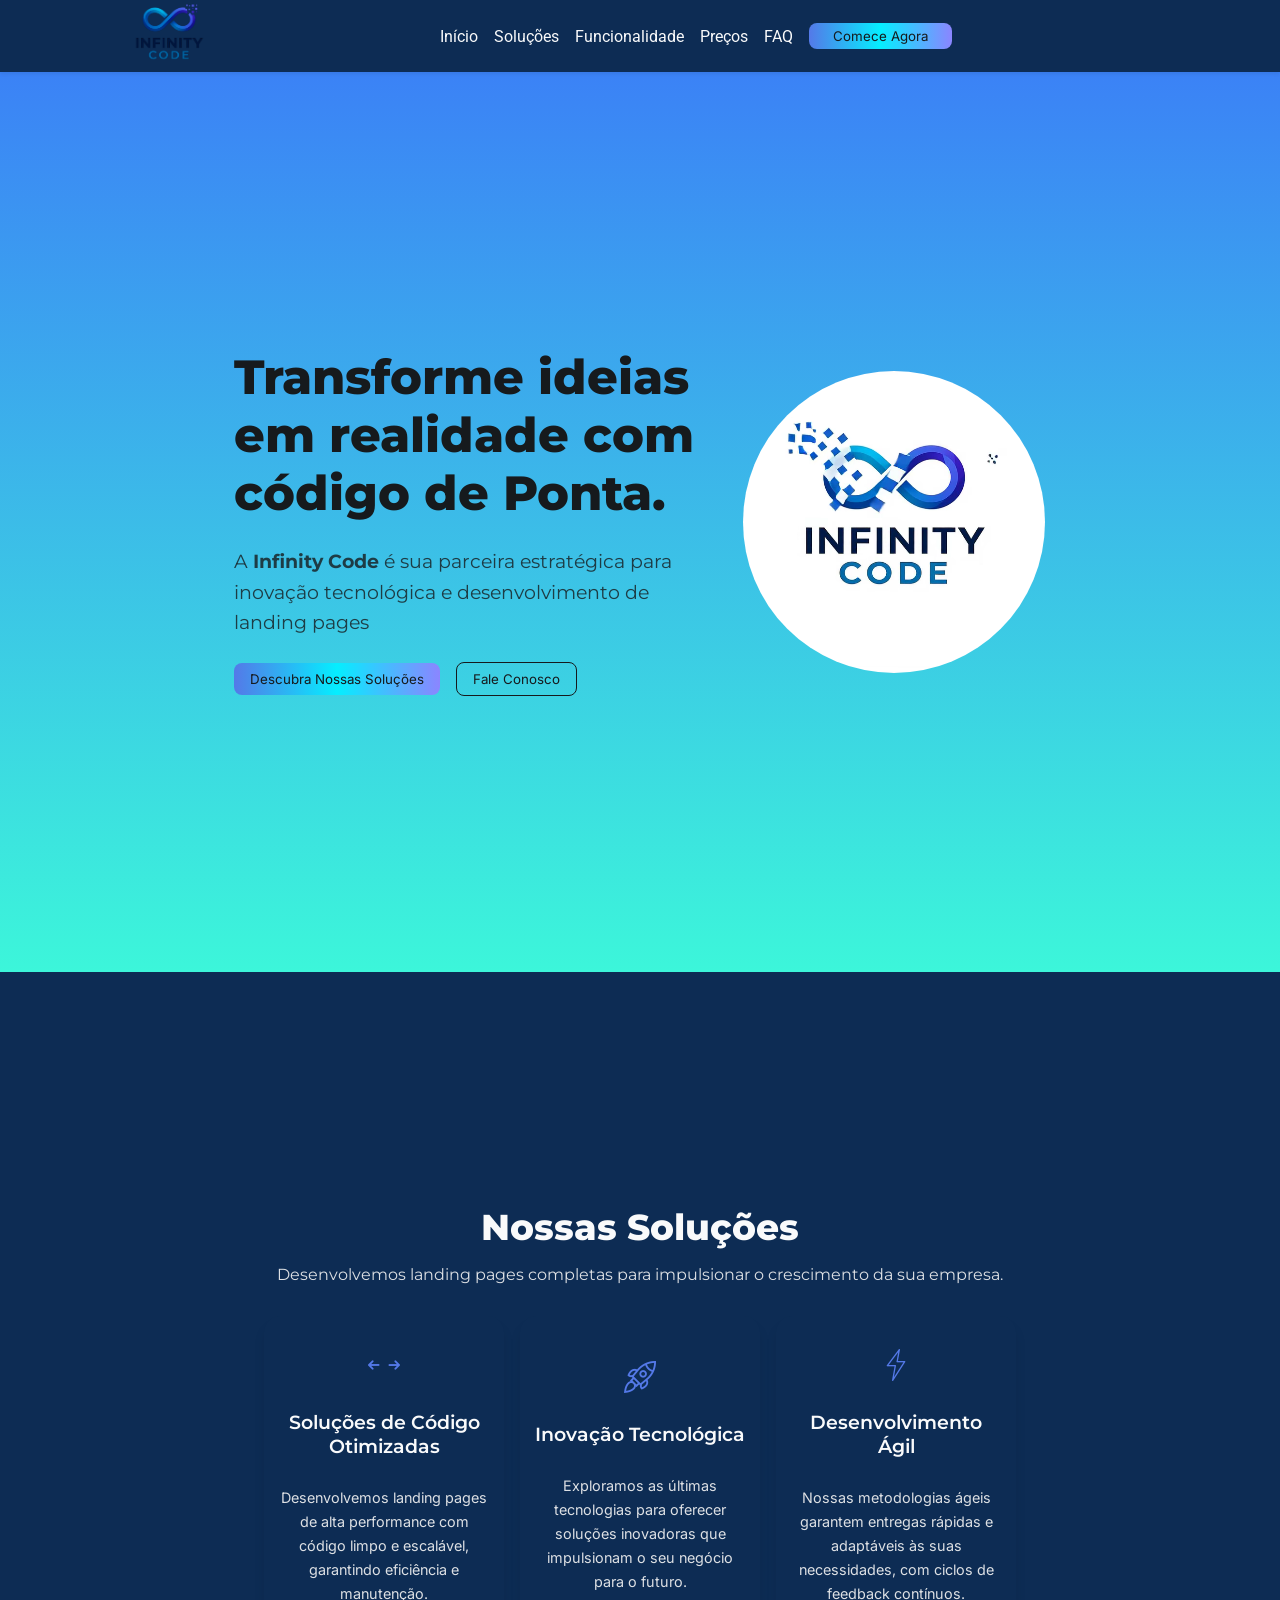
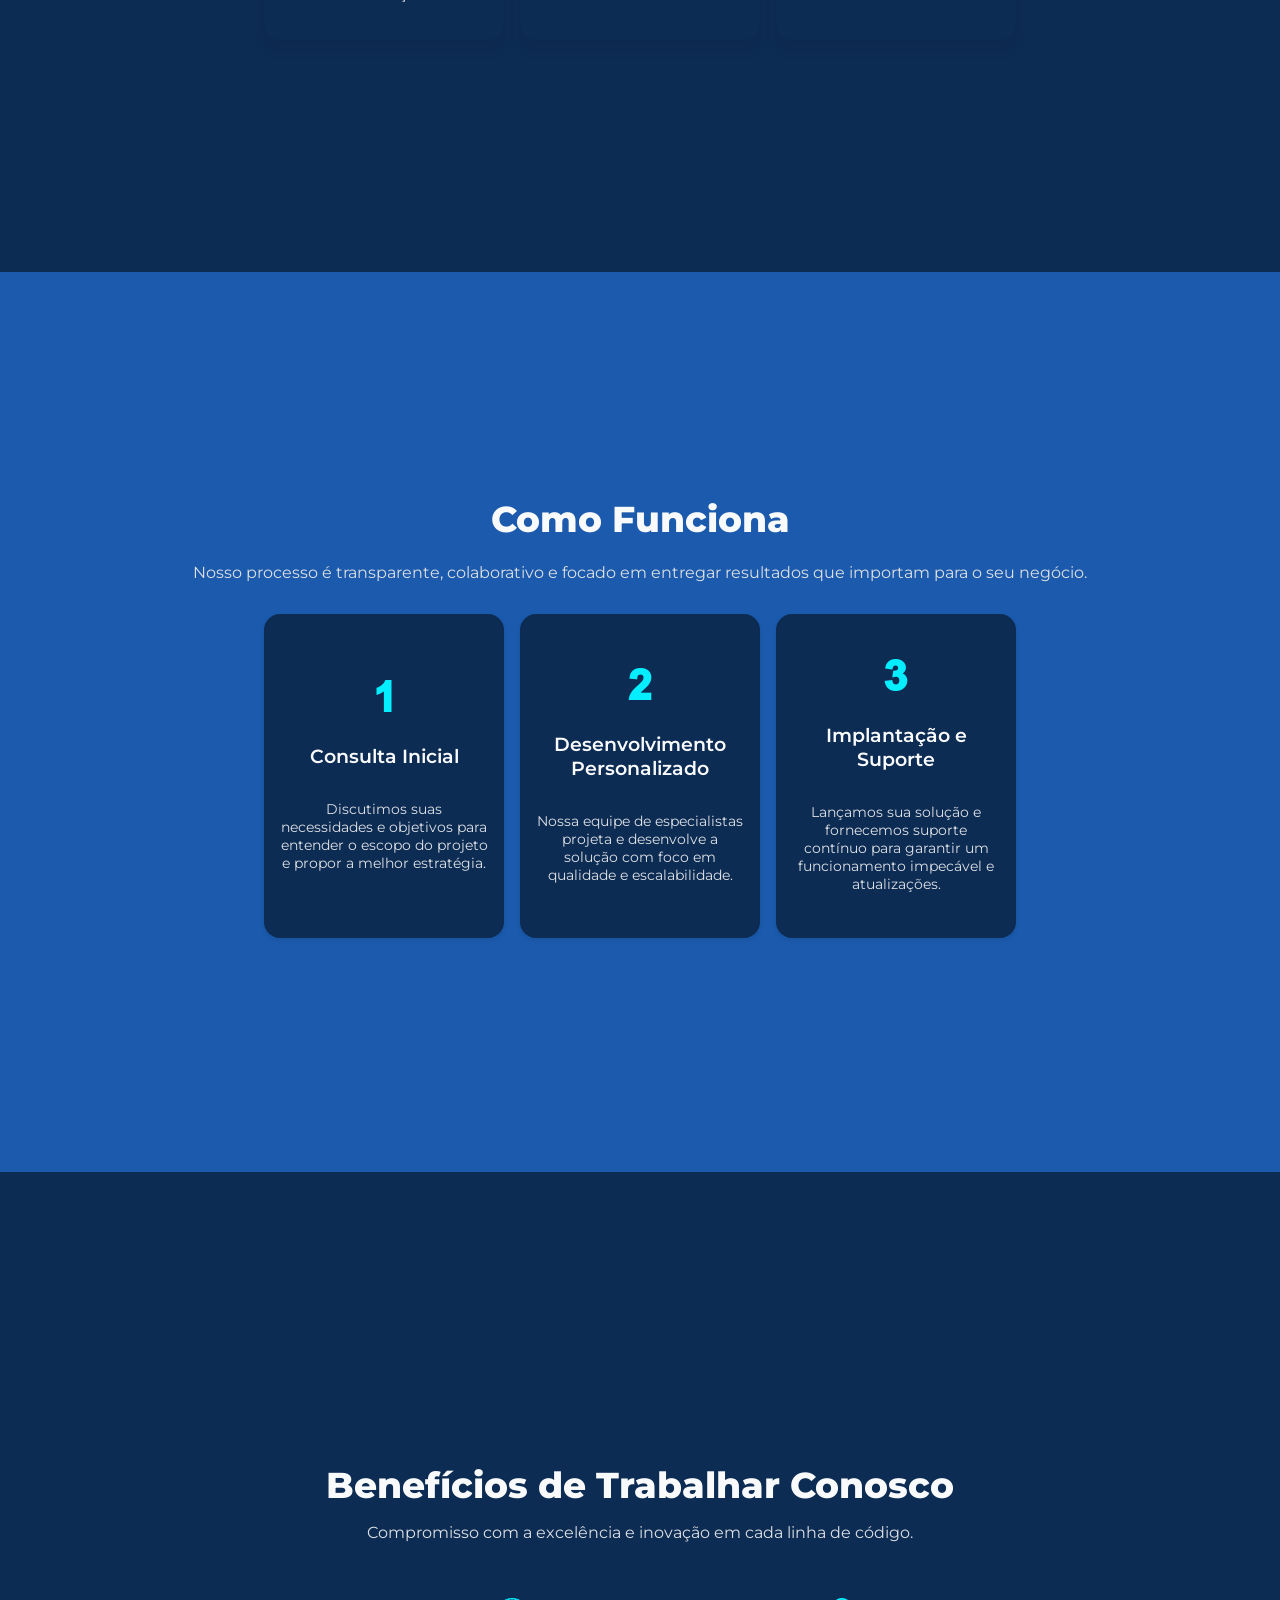
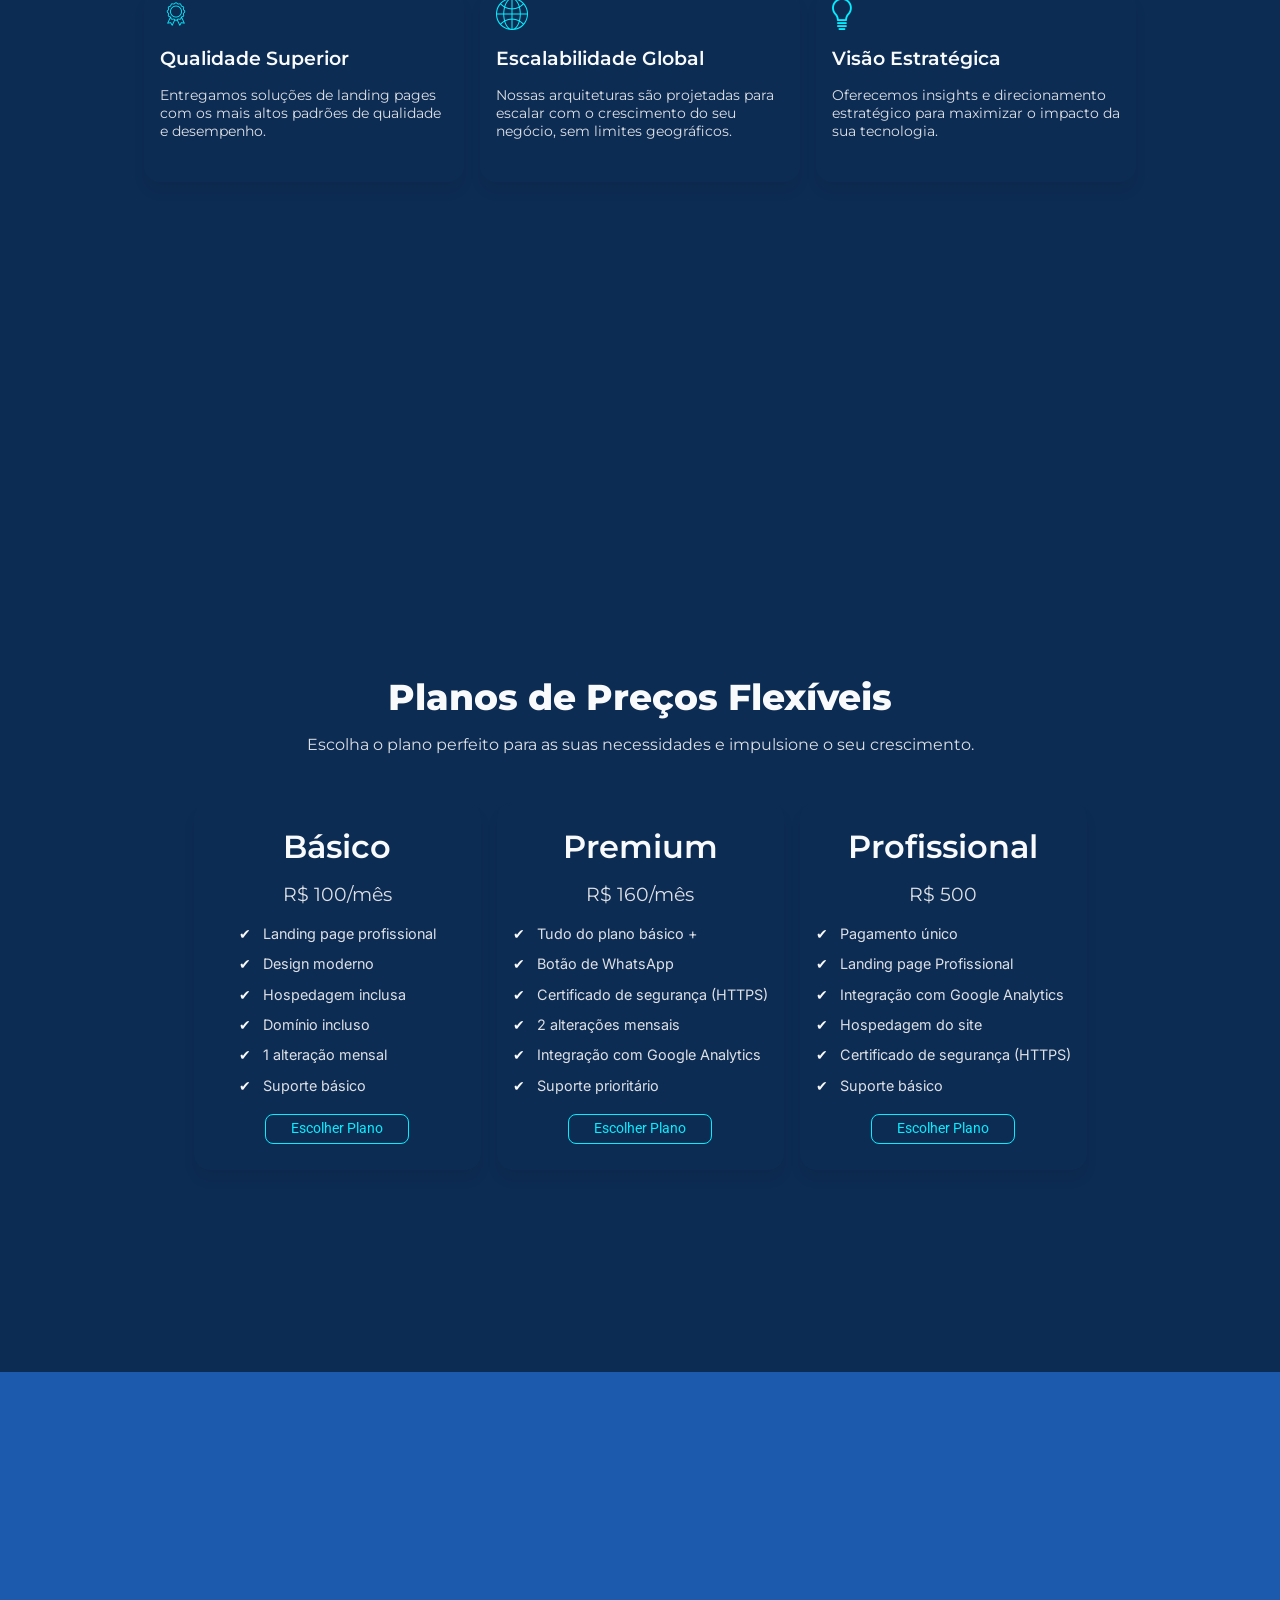
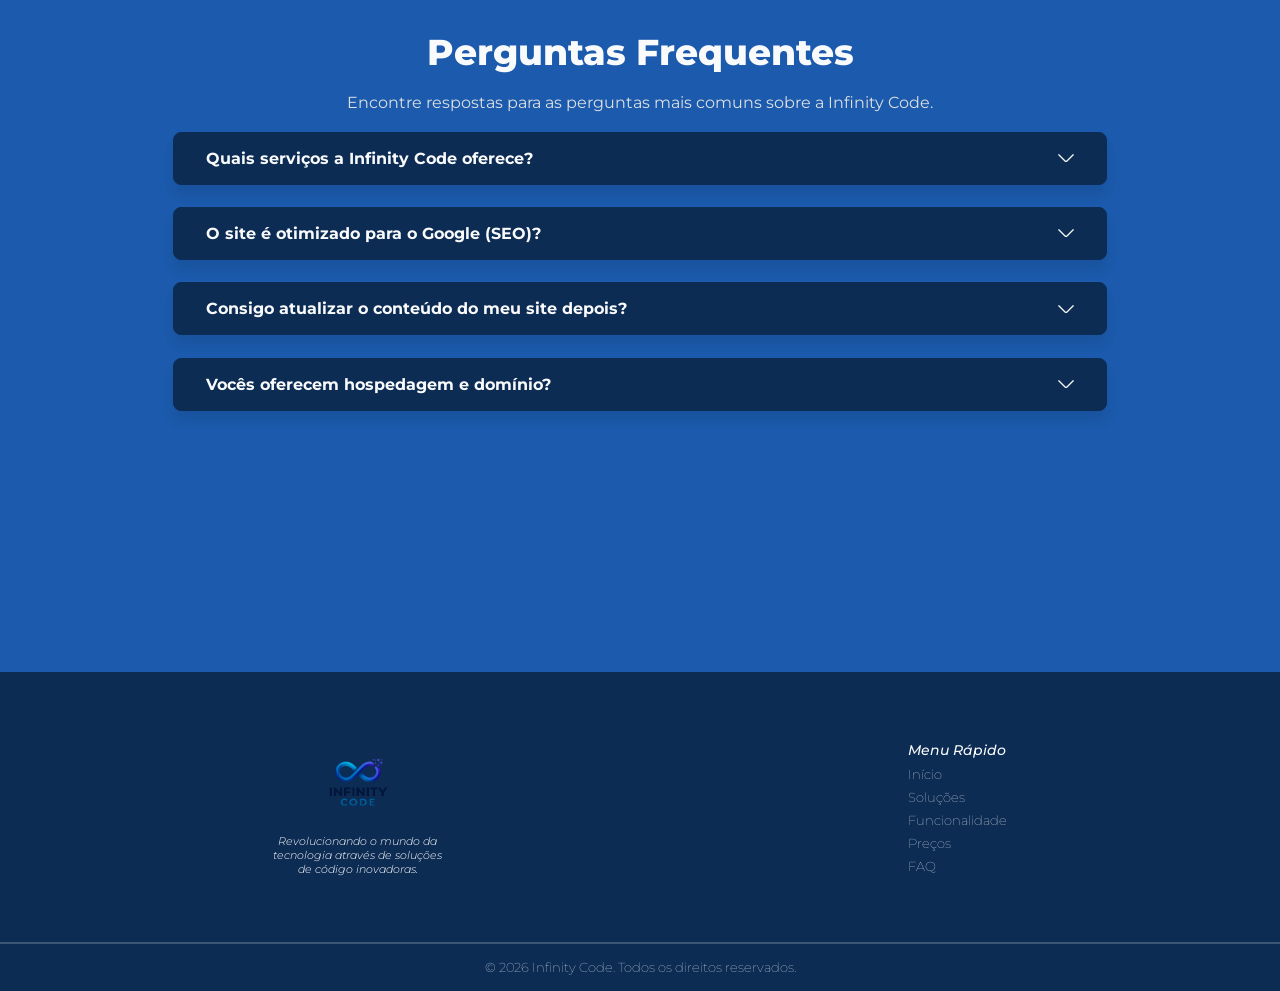
==== index.html @ 614ef0de "correção google tag" ====
<!doctype html>
<html lang="pt-br">
  <head>
    <!-- fav Ivon -->
    <link rel="apple-touch-icon" sizes="180x180" href="assets/img/apple-touch-icon.png">
    <link rel="icon" type="image/png" sizes="32x32" href="assets/img/favicon-32x32.png">
    <link rel="icon" type="image/png" sizes="16x16" href="assets/img/favicon-16x16.png">
    <link rel="manifest" href="/site.webmanifest">
    <meta charset="UTF-8" />
    <meta name="viewport" content="width=device-width, initial-scale=1.0" />
    <title>Infinity Code</title>
    <!-- Google tag (gtag.js) -->
    <script async src="https://www.googletagmanager.com/gtag/js?id=G-9893024MK8"></script>
    <script>
    window.dataLayer = window.dataLayer || [];
    function gtag(){dataLayer.push(arguments);}
    gtag('js', new Date());

    gtag('config', 'G-9893024MK8');
</script>
    <link rel="stylesheet" href="assets/css/style.css" />
    <!-- Fonts Google -->
    <link rel="preconnect" href="https://fonts.googleapis.com" />
    <link rel="preconnect" href="https://fonts.gstatic.com" crossorigin />
    <link
      href="https://fonts.googleapis.com/css2?family=Inter:ital,opsz,wght@0,14..32,100..900;1,14..32,100..900&family=Montserrat:ital,wght@0,100..900;1,100..900&family=Roboto:ital,wght@0,100..900;1,100..900&display=swap"
      rel="stylesheet"
    />
  </head>
  <body>
    <!-- Header -->
    <header id="header" class="header">
      <img
        class="img_Logo cima"
        src="assets/img/Logo-Infinity-code.webp"
        alt="Logo da Infinity Code / Agência de landing page / site"
        loading="eager"
      />
      <nav id="nav" class="nav cima">
        <a href="#main">Início</a>
        <a href="#section_Solucoes">Soluções</a>
        <a href="#section_Funciona">Funcionalidade</a>
        <a href="#section_Precos">Preços</a>
        <a href="#section_Faq">FAQ</a>
        <a href="">
          <button class="bt_Nav">Comece Agora</button>
        </a>
      </nav>

      <figure>
        <img
          id="menu_Aberto"
          class="menu_Aberto"
          src="assets/img/menu-aberto.png"
          alt=""
        />
      </figure>
      <header id="header_Mobile" class="header_Mobile">
      <nav id="nav_Mobile" class="nav_Mobile">
        <a class="a"  href="#main">Início</a>
        <a class="a"  href="#section_Solucoes">Soluções</a>
        <a class="a"  href="#section_Funciona">Funcionalidade</a>
        <a class="a"  href="#section_Precos">Preços</a>
        <a class="a"  href="#section_Faq">FAQ</a>
          <button class="bt_Nav_mobile">Comece Agora</button>
        </a>
      </nav>
    </header>
    </header>

    <!-- main -->
    <main id="main" class="main">
      <section id="section_Main" class="section_Main">
        <div class="div_One_Section">
          <h1 class="h1_Transforme esquerda">
            Transforme ideias <br />
            em realidade com <br />código de Ponta.
          </h1>
          <h2 class="h2_Infinity esquerda">
            A <strong>Infinity Code</strong> é sua parceira estratégica para
            <br />
            inovação tecnológica e desenvolvimento de <br />landing pages
          </h2>

          <!-- div dentro -->

          <div class="button_div_one baixo">
            <a href="">
              <button class="bt-one">Descubra Nossas Soluções</button>
            </a>
            <a href="">
              <button class="bt-two">Fale Conosco</button>
            </a>
          </div>
        </div>
        <!-- div -->
        <div class="div_Two_Section">
          <video
            id="video"
            autoplay
            muted
            loop
            playsinline
            preload="auto"
            class="video zoom"
            width="1280"
            height="720"
          >
            <source src="assets/img/Logo-em-movimento.webm" type="video/webm" />
            <source src="assets/img/logo-em-movimento.mp4" type="video/mp4" />
          </video>
        </div>
      </section>
    </main>

    <section id="section_Solucoes" class="section_Solucoes">
      <div id="container_Solu" class="container_Solu">
        <div class="solucoes direita">
          <h2 class="h2_Solucoes">Nossas Soluções</h2>
          <h3 class="h3_Solucoes">
            Desenvolvemos landing pages completas para impulsionar o crescimento
            da sua empresa.
          </h3>
        </div>
        <!-- div -->
        <div class="grid">
          <div class="seta esquerda">
            <img
              class="img_Setas"
              src="assets/img/setas-esquerda-e-direita.webp"
              alt="setas do lado esquerdo e direto, Agência de landing page / sites / infinity code"
              loading="lazy"
            />
            <h2 class="h2_Seta">Soluções de Código Otimizadas</h2>
            <h3 class="h3_Seta">
              Desenvolvemos landing pages de alta performance com código limpo e
              escalável, garantindo eficiência e manutenção.
            </h3>
          </div>
          <!-- div -->
          <div class="seta baixo">
            <img
              class="img_Setas"
              src="assets/img/foguete.webp"
              alt="setas do lado esquerdo e direto, Agência de landing page / sites / infinity code"
              loading="lazy"
            />
            <h2 class="h2_Seta">Inovação Tecnológica</h2>
            <h3 class="h3_Seta">
              Exploramos as últimas tecnologias para oferecer soluções
              inovadoras que impulsionam o seu negócio para o futuro.
            </h3>
          </div>
          <!-- div -->
          <div class="ultimo seta direita">
            <img
              class="img_Setas"
              src="assets/img/raio.webp"
              alt="setas do lado esquerdo e direto, Agência de landing page / sites / infinity code"
              loading="lazy"
            />
            <h2 class="h2_Seta">Desenvolvimento Ágil</h2>
            <h3 class="h3_Seta">
              Nossas metodologias ágeis garantem entregas rápidas e adaptáveis
              às suas necessidades, com ciclos de feedback contínuos.
            </h3>
          </div>
          <!-- div -->
        </div>
      </div>
    </section>

    <!-- section como funciona -->

    <section id="section_Funciona" class="section_Funciona">
      <div class="div_funciona">
        <div class="texto_funciona direita">
          <h2 class="h2_Funciona">Como Funciona</h2>
          <h3 class="h3_Nosso">
            Nosso processo é transparente, colaborativo e focado em entregar
            resultados que importam para o seu negócio.
          </h3>
        </div>
        <!-- grid -->
        <div class="grid_Funciona">
          <div class="consulta direita">
            <img
              class="img_Um"
              src="assets/img/um.webp"
              alt="Imagem do número um / Infinity Code / Landing Pages"
              loading="lazy"
            />
            <h2 class="h2_Consulta">Consulta Inicial</h2>
            <h3 class="h3_Consulta">
              Discutimos suas necessidades e objetivos para entender o escopo do
              projeto e propor a melhor estratégia.
            </h3>
          </div>
          <!-- div -->
          <div class="consulta baixo">
            <img
              class="img_Um"
              src="assets/img/dois.webp"
              alt="Imagem do número dois / Infinity Code / Landing Pages"
              loading="lazy"
            />
            <h2 class="h2_Consulta">Desenvolvimento Personalizado</h2>
            <h3 class="h3_Consulta">
              Nossa equipe de especialistas projeta e desenvolve a solução com
              foco em qualidade e escalabilidade.
            </h3>
          </div>
          <!-- div -->
          <div class="consulta esquerda ultimo">
            <img
              class="img_Um"
              src="assets/img/tres.webp"
              alt="Imagem do número três / Infinity Code / Landing Pages"
              loading="lazy"
            />
            <h2 class="h2_Consulta">Implantação e Suporte</h2>
            <h3 class="h3_Consulta">
              Lançamos sua solução e fornecemos suporte contínuo para garantir
              um funcionamento impecável e atualizações.
            </h3>
          </div>
          <!-- div -->
        </div>
      </div>
    </section>

    <section id="section_Beneficios" class="section_Beneficios">
      <div class="container_Beneficios">
        <div class="texto_Beneficios cima">
          <h2 class="h2_Beneficios">Benefícios de Trabalhar Conosco</h2>
          <h3 class="h3_Beneficios">
            Compromisso com a excelência e inovação em cada linha de código.
          </h3>
        </div>
        <!-- div -->
        <div class="grid_Beneficios">
          <div class="beneficios esquerda">
            <img
              class="img_Grid"
              src="assets/img/premio.webp"
              alt="Imagem de um prémio Infinity Code / Landing Pages"
              loading="lazy"
            />
            <h2 class="h2_Grid">Qualidade Superior</h2>
            <h3 class="h3_Grid">
              Entregamos soluções de landing pages com os mais altos padrões de
              qualidade e desempenho.
            </h3>
          </div>
          <!-- div -->
          <div class="beneficios baixo">
            <img
              class="img_Grid"
              src="assets/img/globo.webp"
              alt="Imagem de um Globo / Infinity Code / Landing Pages"
              loading="lazy"
            />
            <h2 class="h2_Grid">Escalabilidade Global</h2>
            <h3 class="h3_Grid">
              Nossas arquiteturas são projetadas para escalar com o crescimento
              do seu negócio, sem limites geográficos.
            </h3>
          </div>
          <!-- div -->
          <div class="beneficios direita ultimo">
            <img
              class="img_Grid"
              src="assets/img/ideia-criativa.webp"
              alt="Imagem de uma ideia criativa / Infinity Code / Landing Pages"
              loading="lazy"
            />
            <h2 class="h2_Grid">Visão Estratégica</h2>
            <h3 class="h3_Grid">
              Oferecemos insights e direcionamento estratégico para maximizar o
              impacto da sua tecnologia.
            </h3>
          </div>
          <!-- div -->
        </div>
      </div>
    </section>
    <!-- section preços -->

    <section id="section_Precos" class="section_Precos">
      <div class="container_Precos">
        <div class="texto_Precos sumiu">
          <h2 class="h2_Planos">Planos de Preços Flexíveis</h2>
          <h3 class="h3_Escolha">
            Escolha o plano perfeito para as suas necessidades e impulsione o
            seu crescimento.
          </h3>
        </div>
        <!-- div -->
        <div class="grid_Precos">
          <div class="Precos esquerda">
            <h2 class="h2_Precos">Básico</h2>
            <h3 class="h3_Precos">R$ 100/mês</h3>
            <ul class="lista">
              <li>Landing page profissional</li>
              <li>Design moderno</li>
              <li>Hospedagem inclusa</li>
              <li>Domínio incluso</li>
              <li>1 alteração mensal</li>
              <li>Suporte básico</li>
            </ul>
            <a href="">
              <button class="bt_Precos">Escolher Plano</button>
            </a>
          </div>
          <!-- div -->
          <div class="Precos baixo">
            <h2 class="h2_Precos">Premium</h2>
            <h3 class="h3_Precos">R$ 160/mês</h3>
            <ul class="lista">
              <li>Tudo do plano básico +</li>
              <li>Botão de WhatsApp</li>
              <li>Certificado de segurança (HTTPS)</li>
              <li>2 alterações mensais</li>
              <li>Integração com Google Analytics</li>
              <li>Suporte prioritário</li>
            </ul>
            <a href="">
              <button class="bt_Precos">Escolher Plano</button>
            </a>
          </div>
          <!-- div -->
          <div class="Precos direita ultimo">
            <h2 class="h2_Precos">Profissional</h2>
            <h3 class="h3_Precos">R$ 500</h3>
            <ul class="lista">
              <li>Pagamento único</li>
              <li>Landing page Profissional</li>
              <li>Integração com Google Analytics</li>
              <li>Hospedagem do site</li>
              <li>Certificado de segurança (HTTPS)</li>
              <li>Suporte básico</li>
            </ul>
            <a href="">
              <button class="bt_Precos">Escolher Plano</button>
            </a>
          </div>
          <!-- div -->
        </div>
      </div>
    </section>

    <!-- Section FAQ -->
    <section id="section_Faq" class="section_Faq">
      <div class="div_Section">
        <h2 class="h2_Perguntas esquerda">Perguntas Frequentes</h2>
        <h3 class="h3_Encontre direita">
          Encontre respostas para as perguntas mais comuns sobre a Infinity
          Code.
        </h3>
        <!-- div -->
        <div class="faq_Item esquerda">
          <div class="button_FAQ">
            <button class="faq_Question">
              <span class="faq_Text"
                >Quais serviços a Infinity Code oferece?</span
              >
              <img
                class="img_Seta"
                src="assets/img/angulo-para-baixo.webp"
                alt="Imagem de uma seta para baixo / Infinity Code / Landing Pages"
                loading="lazy"
              />
            </button>
          </div>
          <div class="faq_Answer">
            <p>
              Desenvolvemos blogs, landing pages e sites institucionais, focados
              em design profissional, performance e conversão.
            </p>
          </div>
        </div>
        <!-- div -->
        <div class="faq_Item direita">
          <div class="button_FAQ">
            <button class="faq_Question">
              <span class="faq_Text"
                >O site é otimizado para o Google (SEO)?</span
              >
              <img
                class="img_Seta"
                src="assets/img/angulo-para-baixo.webp"
                alt="Imagem de uma seta para baixo / Infinity Code / Landing Pages"
                loading="lazy"
              />
            </button>
          </div>
          <div class="faq_Answer">
            <p>
              Sim. Nossos projetos seguem boas práticas de SEO, ajudando seu
              site a ter melhor visibilidade nos mecanismos de busca.
            </p>
          </div>
        </div>
        <!-- div -->
        <div class="faq_Item esquerda">
          <div class="button_FAQ">
            <button class="faq_Question">
              <span class="faq_Text"
                >Consigo atualizar o conteúdo do meu site depois?</span
              >
              <img
                class="img_Seta"
                src="assets/img/angulo-para-baixo.webp"
                alt="Imagem de uma seta para baixo / Infinity Code / Landing Pages"
                loading="lazy"
              />
            </button>
          </div>
          <div class="faq_Answer">
            <p>
              Sim. Oferecemos soluções que permitem edições simples ou suporte
              contínuo, conforme o plano contratado.
            </p>
          </div>
        </div>
        <!-- div -->
        <div class="faq_Item direita">
          <div class="button_FAQ">
            <button class="faq_Question">
              <span class="faq_Text">Vocês oferecem hospedagem e domínio?</span>
              <img
                id="img_Seta"
                class="img_Seta"
                src="assets/img/angulo-para-baixo.webp"
                alt="Imagem de uma seta para baixo / Infinity Code / Landing Pages"
                loading="lazy"
              />
            </button>
          </div>
          <div class="faq_Answer">
            <p>
              Podemos orientar, configurar ou gerenciar hospedagem e domínio
              para você.
            </p>
          </div>
        </div>
        <!-- div -->
      </div>
    </section>

    <!-- footer -->
    <footer id="footer" class="footer">
      <div class="container_footer">
        <div class="footer_Img sumiu">
          <img
            class="img_Footer"
            src="assets/img/Logo-Infinity-code.webp"
            alt="Imagem da logo da Infinity Code / Agência de Landing Pages"
            loading="lazy"
          />
          <span class="span_Img">
            Revolucionando o mundo da <br />tecnologia através de soluções
            <br />
            de código inovadoras.
          </span>
        </div>
        <!-- div -->
        <div class="MenuRapido">
          <span class="span_MenuRa">Menu Rápido</span>
          <a href="#main" class="esquerda">Início</a>
          <a href="#section_Solucoes" class="direita">Soluções</a>
          <a href="#section_Funciona" class="esquerda">Funcionalidade</a>
          <a href="#section_Precos" class="direita">Preços</a>
          <a href="#section_Faq" class="esquerda">FAQ</a>
        </div>
      </div>
      <hr class="footer_Linha" />
      <p class="footer_P sumiu">
        © 2026 Infinity Code. Todos os direitos reservados.
      </p>
    </footer>
    <script type="module" src="assets/javascript/arquivo.js"></script>
  </body>
</html>
---- assets/css/style.css ----
* {
  margin: 0;
  padding: 0;
  box-sizing: border-box;
}

html,
body {
  scroll-behavior: smooth;
  overflow-x: hidden;
}

/* Estilizando a parte do header */

.header {
  display: flex;
  flex-direction: row;
  justify-content: space-around;
  align-items: center;
  text-align: center;
  position: absolute;
  top: 0;
  left: 0;
  width: 100%;
  height: 4.5rem;
  background: #0d2c54ff;
  box-shadow: 0 2px 4px #00000014;
  padding: 0 0.3rem;
  z-index: 999;
}

.header.scrolled {
  position: fixed;
  background: #0d2c54ff;
  box-shadow: 0 2px 4px #00000014;
}

.img_Logo {
  width: auto;
  height: 7rem;
}

.nav {
  display: flex;
  flex-direction: row;
  gap: 1rem;
  justify-content: center;
  align-items: center;
}

.nav a {
  text-decoration: none;
  color: #f9fafbff;
  font-family: "Roboto", sans-serif;
  font-size: 1rem;
  font-weight: 400;
  transition:
    color 0.6s ease,
    transform 0.6s ease;
}

.bt_Nav {
  width: 100%;
  padding: 0.3rem 1.5rem;
  border-radius: 0.5rem;
  color: #161a1dff;
  font-family: "Inter", sans-serif;
  background: linear-gradient(
    90deg,
    #5479e8ff 0%,
    #05eeffff 50%,
    #8b85ffff 100%
  );
  border: 0 solid #000000ff;
  cursor: pointer;
}

/* header Mobile */

.menu_Aberto {
  display: none;
  width: 2rem;
  height: auto;
  cursor: pointer;
}

.header_Mobile {
  display: flex;
  flex-direction: column;
  justify-content: center;
  align-items: flex-start;
  text-align: center;
  position: absolute;
  top: 0;
  left: 0;
  width: 100%;
  height: 100vh;
  backdrop-filter: blur(10px);
  -webkit-backdrop-filter: blur(10px);
  z-index: 999;
  margin-top: 4.5rem;
  transform: translateX(-100%);
  transition: transform 0.8s ease;
}

.header_Mobile_Entrou {
  transform: translateX(0);
}

.nav_Mobile {
  display: flex;
  flex-direction: column;
  gap: 2rem;
  text-align: left;
  padding: 0 0.5rem;
  width: 100%;
}

.nav_Mobile a {
  text-decoration: none;
  color: #f9fafbff;
  font-family: "Roboto", sans-serif;
  font-size: 1.5rem;
  font-weight: 400;
  font-style: italic;
}

.bt_Nav_mobile {
  width: 100%;
  padding: 0.4rem 1.5rem;
  border-radius: 0.5rem;
  color: #161a1dff;
  font-family: "Inter", sans-serif;
  font-size: 0.8rem;
  background: linear-gradient(
    90deg,
    #5479e8ff 0%,
    #05eeffff 50%,
    #8b85ffff 100%
  );
  border: 0 solid #000000ff;
  cursor: pointer;
  margin-top: 1rem;
}

.header_Mobile.scrolled {
  position: fixed;
  backdrop-filter: blur(10px);
  -webkit-backdrop-filter: blur(10px);
}

/* Estilizando a parte main  */

.main {
  background: linear-gradient(180deg, #3b82f6ff 0%, #3cf6daff 100%);
  overflow: hidden;
  margin-top: 4.5rem;
}

.section_Main {
  display: flex;
  flex-direction: row;
  justify-content: center;
  align-items: center;
  max-width: 1200px;
  min-height: 100vh;
  margin: 0 auto;
  gap: 3rem;
  padding: 1rem;
  flex-wrap: wrap;
  overflow: hidden;
}

.div_One_Section {
  display: flex;
  flex-direction: column;
  justify-content: center;
  align-items: flex-start;
  text-align: left;
  gap: 1.5rem;
}

.h1_Transforme {
  font-family: "Montserrat", sans-serif;
  font-weight: 800;
  color: #161a1dff;
  font-size: 3rem;
}

.h2_Infinity {
  font-family: "Montserrat", sans-serif;
  font-weight: 400;
  color: #161a1dcc;
  font-size: 1.2rem;
  line-height: 1.9rem;
}

.button_div_one {
  display: flex;
  flex-direction: row;
  justify-content: center;
  align-items: center;
}

.bt-one {
  max-width: 100%;
  padding: 0.5rem 1rem;
  border-radius: 0.5rem;
  color: #161a1dff;
  font-family: "Inter", sans-serif;
  background: linear-gradient(
    90deg,
    #5479e8ff 0%,
    #05eeffff 50%,
    #8b85ffff 100%
  );
  border: 0 solid #000000ff;
  cursor: pointer;
  transition: transform 0.5s ease;
}

.bt-two {
  max-width: 100%;
  padding: 0.5rem 1rem;
  border-radius: 0.5rem;
  font-family: "Inter", sans-serif;
  color: #161a1dff;
  background: transparent;
  border: 1px solid #161a1dff;
  transition: transform 0.5s ease;
  margin-left: 1rem;
}

.div_Two_Section {
  display: flex;
  justify-content: center;
  align-items: center;
}

.video {
  width: 100%;
  height: 19rem;
  border: 1px solid transparent;
  border-radius: 100%;
}

/* Estilizando a section soluções */

.section_Solucoes {
  background: #0d2c54ff;
}

.container_Solu {
  display: flex;
  flex-direction: column;
  justify-content: center;
  align-items: center;
  margin: 0 auto;
  max-width: 1200px;
  min-height: 100vh;
  gap: 2rem;
  padding: 5rem 1rem;
}

.solucoes {
  display: flex;
  flex-direction: column;
  align-items: center;
  text-align: center;
  gap: 1rem;
  padding: 0 1rem;
}

.h2_Solucoes {
  font-family: "Montserrat", sans-serif;
  font-weight: 800;
  font-size: 2.25rem;
  color: #f9fafbff;
}

.h3_Solucoes {
  font-family: "Montserrat", sans-serif;
  font-weight: 400;
  font-size: 1rem;
  color: #dde0e4ff;
}

.grid {
  display: grid;
  grid-template-columns: repeat(3, 1fr);
  gap: 1rem;
}

.seta {
  display: flex;
  flex-direction: column;
  align-items: center;
  justify-content: center;
  text-align: center;
  width: 100%;
  max-width: 15rem;
  min-height: 20.25rem;
  gap: 1.8rem;
  background: #0d2c54ff;
  border-radius: 1rem;
  box-shadow:
    0 10px 12px #00000014,
    0 0 0 #171a1f00;
  padding: 0 0.9rem;
}

.img_Setas {
  width: 2rem;
  height: auto;
}

.h2_Seta {
  font-family: "Montserrat", sans-serif;
  font-size: 1.2rem;
  font-weight: 600;
  line-height: 1.5rem;
  color: #f9fafbff;
}

.h3_Seta {
  font-family: "Inter", sans-serif;
  font-size: 0.9rem;
  font-weight: 400;
  line-height: 1.5rem;
  color: #dde0e4ff;
}

/* Estilizando a parte section funciona */

.section_Funciona {
  background: #1b5aacff;
}

.div_funciona {
  display: flex;
  flex-direction: column;
  justify-content: center;
  align-items: center;
  max-width: 1200px;
  min-height: 100vh;
  margin: 0 auto;
  padding: 5rem 1rem;
  gap: 2rem;
}

.texto_funciona {
  display: flex;
  flex-direction: column;
  justify-content: center;
  align-items: center;
  text-align: center;
  gap: 2rem;
}

.h2_Funciona {
  font-family: "Montserrat", sans-serif;
  font-size: 2.25rem;
  font-weight: 800;
  line-height: 1.5rem;
  color: #f9fafbff;
}

.h3_Nosso {
  font-family: "Montserrat", sans-serif;
  font-size: 1rem;
  font-weight: 400;
  color: #dde0e4ff;
}

/* Estilizando a grid */

.grid_Funciona {
  display: grid;
  grid-template-columns: repeat(3, 1fr);
  gap: 1rem;
}

.consulta {
  display: flex;
  flex-direction: column;
  align-items: center;
  justify-content: center;
  text-align: center;
  width: 100%;
  max-width: 15rem;
  min-height: 20.25rem;
  gap: 2rem;
  background: #0d2c54ff;
  box-shadow:
    0 2px 4px #00000014,
    0 0 0 #171a1f00;
  padding: 0 1rem;
  border-radius: 1rem;
}

.img_Um {
  width: 2rem;
  height: auto;
}

.h2_Consulta {
  font-family: "Montserrat", sans-serif;
  font-size: 1.2rem;
  font-weight: 600;
  color: #f9fafbff;
}

.h3_Consulta {
  font-family: "Montserrat", sans-serif;
  font-size: 0.9rem;
  font-weight: 400;
  color: #dde0e4ff;
}

/* Estilizando a parte section, onde fala sobre os benefícios */

.section_Beneficios {
  background: #0d2c54ff;
}

.container_Beneficios {
  display: flex;
  flex-direction: column;
  justify-content: center;
  align-items: center;
  text-align: center;
  margin: 0 auto;
  max-width: 1200px;
  min-height: 100vh;
  padding: 5rem 1rem;
  gap: 3rem;
}

.texto_Beneficios {
  display: flex;
  flex-direction: column;
  align-items: center;
  justify-content: center;
  text-align: center;
  gap: 1rem;
  padding: 0 1rem;
}

.h2_Beneficios {
  font-family: "Montserrat", sans-serif;
  font-size: 2.25rem;
  font-weight: 800;
  color: #f9fafbff;
}

.h3_Beneficios {
  font-family: "Montserrat", sans-serif;
  font-size: 1rem;
  font-weight: 400;
  color: #dde0e4ff;
}

/* Estilizando a grid */

.grid_Beneficios {
  display: grid;
  grid-template-columns: repeat(3, 1fr);
  gap: 1rem;
  padding: 0 1rem;
}

.beneficios {
  display: flex;
  flex-direction: column;
  justify-content: flex-start;
  align-items: flex-start;
  text-align: left;
  gap: 1rem;
  width: 100%;
  max-width: 20rem;
  height: 12rem;
  border: 1rem;
  box-shadow:
    0 10px 12px #00000014,
    0 0 0 #171a1f00;
  padding: 0.5rem 1rem;
  border-radius: 1rem;
}

.img_Grid {
  width: 2rem;
  height: auto;
}

.h2_Grid {
  font-family: "Montserrat", sans-serif;
  font-size: 1.2rem;
  font-weight: 600;
  color: #f9fafbff;
}

.h3_Grid {
  font-family: "Montserrat", sans-serif;
  font-size: 0.9rem;
  font-weight: 400;
  color: #dde0e4ff;
}

/* Estilizando a parte section Preços */

.section_Precos {
  background: #0d2c54ff;
}
.container_Precos {
  display: flex;
  flex-direction: column;
  align-items: center;
  text-align: center;
  justify-content: center;
  margin: 0 auto;
  max-width: 1200px;
  min-height: 100vh;
  gap: 3rem;
  padding: 5rem 1rem;
}

.texto_Precos {
  display: flex;
  flex-direction: column;
  text-align: center;
  gap: 1rem;
}

.h2_Planos {
  font-family: "Montserrat", sans-serif;
  font-size: 2.25rem;
  font-weight: 800;
  color: #f9fafbff;
}

.h3_Escolha {
  font-family: "Montserrat", sans-serif;
  font-size: 1rem;
  font-weight: 400;
  color: #dde0e4ff;
}

/* estilizando a grid */

.grid_Precos {
  display: grid;
  grid-template-columns: repeat(3, 1fr);
  gap: 1rem;
  padding: 0 1rem;
}

.Precos {
  display: flex;
  flex-direction: column;
  justify-content: center;
  align-items: center;
  width: 100%;
  max-width: 25rem;
  min-height: 23rem;
  background: #0d2c54ff;
  box-shadow:
    0 10px 12px #00000014,
    0 0 0 #171a1f00;
  border-radius: 1rem;
  overflow: hidden;
  gap: 1rem;
  padding: 0 1rem;
}

.h2_Precos {
  font-family: "Montserrat", sans-serif;
  font-size: 2rem;
  font-weight: 600;
  color: #f9fafbff;
}

.h3_Precos {
  font-family: "Montserrat", sans-serif;
  font-size: 1.2rem;
  font-weight: 400;
  color: #dde0e4ff;
}

.lista {
  display: flex;
  flex-direction: column;
  align-items: flex-start;
  gap: 0.4rem;
  list-style: none;
  position: relative;
}

.lista li {
  font-family: "Inter", sans-serif;
  font-size: 0.9rem;
  font-weight: 400;
  line-height: 1.5rem;
  color: #dde0e4ff;
  position: relative;
  padding-left: 1.5rem;
}

.lista li::before {
  content: "✔";
  position: absolute;
  color: #f9fafbff;
  left: 0;
}

.bt_Precos {
  width: 9rem;
  max-width: 100%;
  min-height: 1.9rem;
  background: transparent;
  color: #05eeffff;
  border-radius: 0.5rem;
  border: 1px solid #05eeffff;
  cursor: pointer;
  font-family: "Roboto", sans-serif;
  font-size: 0.9rem;
}

/* Estilizando a parte Section FAQ */

.section_Faq {
  background: #1b5aacff;
}

.div_Section {
  display: flex;
  flex-direction: column;
  align-items: center;
  justify-content: center;
  text-align: center;
  margin: 0 auto;
  max-width: 1200px;
  min-height: 100vh;
  gap: 1.2rem;
  padding: 10rem 1rem;
}
.h2_Perguntas {
  font-family: "Montserrat", sans-serif;
  font-size: 2.25rem;
  font-weight: 800;

  color: #f9fafbff;
}

.h3_Encontre {
  font-family: "Montserrat", sans-serif;
  font-size: 1rem;
  font-weight: 400;
  color: #dde0e4ff;
}

/* Estilizando o FAQ */

.faq_Item {
  width: 100%;
  max-width: 80%;
  box-sizing: border-box;
}

.button_FAQ {
  display: flex;
  flex-direction: row;
  justify-content: space-between;
  align-items: center;
  text-align: left;
  flex-wrap: nowrap;
  width: 100%;
}

.img_Seta {
  width: 1rem;
}

.faq_Question {
  box-sizing: border-box;
  width: 100%;
  background: #0d2c54ff;
  border: 1px solid #0d2c54ff;
  border-radius: 0.5rem;
  box-shadow:
    0 10px 12px #00000014,
    0 0 0 #171a1f00;
  padding: 1rem 2rem;
  font-family: "Montserrat", sans-serif;
  font-size: 1rem;
  font-weight: 400;
  cursor: pointer;
  font-weight: bold;
  color: #f9fafbff;
  display: flex;
  justify-content: space-between;
  align-items: center;
  text-align: left;
}
.faq_Text {
  flex: 1;
  text-align: left;
}

.faq_Answer {
  display: flex;
  text-align: left;
  justify-content: center;
  background: #0d2c54ff;
  border-radius: 0.5rem;
  width: 100%;
  max-height: 0;
  overflow: hidden;
  padding: 0 2rem;
  margin: 0.1rem;
  color: #f9f9f9;
  font-family: "Montserrat", sans-serif;
  font-size: 0.9rem;
  font-weight: 300;
  opacity: 0;
  transition:
    max-height 0.5s ease,
    padding 0.5s ease,
    opacity 0.5s ease;
}

.faq_Answer.entrou {
  max-height: 300px;
  padding: 1rem 2rem;
  opacity: 1;
}

.footer {
  background: #0d2c54ff;
}

.container_footer {
  display: flex;
  flex-direction: row;
  justify-content: space-around;
  margin: 0 auto;
  max-width: 1200px;
  min-height: 30vh;
}

.footer_Img {
  display: flex;
  flex-direction: column;
  text-align: center;
  justify-content: center;
  align-items: center;
}

.img_Footer {
  width: 6rem;
  height: auto;
}

.span_Img {
  color: #f9fafbff;
  font-family: "Montserrat", sans-serif;
  font-size: 0.7rem;
  font-weight: 300;
  font-style: oblique;
}
.MenuRapido {
  display: flex;
  flex-direction: column;
  text-align: left;
  justify-content: center;
  gap: 0.5rem;
}

.span_MenuRa {
  color: #f9fafbff;
  font-family: "Montserrat", sans-serif;
  font-size: 0.9rem;
  font-weight: 500;
  font-style: italic;
}

.MenuRapido a {
  text-decoration: none;
  color: #f9fafbff;
  font-family: "Montserrat", sans-serif;
  font-size: 0.8rem;
  font-weight: 100;
}

.footer_Linha {
  width: 100%;
  border: 0.5px solid #f9fafb33;
}

.footer_P {
  display: flex;
  justify-content: center;
  text-align: center;
  padding: 1rem;
  color: #f9fafbff;
  font-family: "Montserrat", sans-serif;
  font-size: 0.8rem;
  font-weight: 100;
}

/* Entrada das div  */

/* cima e baixo*/
.cima {
  opacity: 0;
  transform: translateY(-50%);
  transition:
    transform 1s ease,
    opacity 1s ease;
}

.baixo {
  opacity: 0;
  transform: translateY(50%);
  transition:
    transform 1s ease,
    opacity 1s ease;
}
.entrouY {
  transform: translateY(0);
  opacity: 1;
}

/* Esquerda e Direita*/

.esquerda {
  opacity: 0;
  transform: translateX(-50%);
  transition:
    transform 1s ease,
    opacity 1s ease;
}

.direita {
  opacity: 0;
  transform: translateX(50%);
  transition:
    transform 1s ease,
    opacity 1s ease;
}

.entrouX {
  opacity: 1;
  transform: translateX(0);
}

/* Zoom */

.zoom {
  transform: scale(1.8);
  transition: transform 1.5s ease;
}

.entrouZoom {
  transform: scale(1);
}

.sumiu {
  opacity: 0;
  transition: opacity 1s ease;
}

.entrouSumiu {
  opacity: 1;
}

@media (hover: hover) {
  /* header */
  .nav a:hover {
    color: #05eeffff;
    transform: scale(1.1);
  }
  /* main */
  .bt-one:hover {
    transform: scale(1.1);
  }

  .bt-two:hover {
    transform: scale(1.1);
  }

  /* Estilizando a section soluções */
  .seta:hover {
    border: 1px solid #f9fafbff;
  }

  /* Parte section beneficios */
  .beneficios:hover {
    border: 1px solid white;
  }

  /* Section preços */
  .Precos:hover {
    background: #05eeffff;
    color: black;
  }
  .Precos:hover .h2_Precos,
  .Precos:hover .h3_Precos,
  .Precos:hover .lista li,
  .Precos:hover .lista li::before {
    color: black;
  }

  .Precos:hover .bt_Precos {
    background: black;
  }

  /* Footer */
  .MenuRapido a:hover {
    color: #05eeffff;
  }
}

/* Responsividade para mobile */

@media (max-width: 489px) {
  /* header Mobile */

  .menu_Aberto {
    display: flex;
    margin-right: 0.5rem;
  }

  .menu_Fechado {
    display: flex;
    margin-right: 0.5rem;
  }

  /* header */
  .header {
    justify-content: space-between;
  }
  .nav {
    display: none;
  }
  /* Pimeira parte da página */
  .h1_Transforme {
    font-size: 2.3rem;
  }
  .h2_Infinity {
    font-size: 0.9rem;
    line-height: 1.5rem;
  }
  .section_Main {
    flex-direction: column;
    gap: 2rem;
  }
  .div_One_Section {
    text-align: inherit;
    align-items: center;
    justify-content: center;
    gap: 1rem;
    margin-top: 2rem;
  }

  /* container soluções  */
  .grid {
    grid-template-columns: 1fr;
  }
  .seta {
    border: 1px solid #f9fafbff;
  }

  /* Terceira parte da página grid funciona */

  .grid_Funciona {
    grid-template-columns: 1fr;
  }

  /* Quarta parte da página grid_Beneficios */

  .grid_Beneficios {
    grid-template-columns: 1fr;
  }
  .beneficios {
    border: 1px solid white;
  }

  /* Preços */
  .grid_Precos {
    grid-template-columns: 1fr;
  }
  .Precos {
    background: #05eeffff;
    color: black;
  }
  .h2_Precos,
  .h3_Precos,
  .lista li,
  .lista li::before {
    color: black;
  }

  .bt_Precos {
    background: black;
  }
  /* Footer */
  .MenuRapido a {
    color: #05eeffff;
  }
}

@media (min-width: 490px) and (max-width: 645px) {
  .header {
    justify-content: space-between;
  }
  .nav {
    display: none;
  }

  /* Section main, primeira parte da página */
  .section_Main {
    flex-direction: column-reverse;
    gap: 1rem;
  }
  .div_One_Section {
    align-items: center;
  }

  /* container soluções  */
  .grid {
    display: grid;
    grid-template-columns: repeat(2, 1fr);
  }
  .seta {
    border: 1px solid #f9fafbff;
  }

  /* Terceira parte da página grid funciona */

  .grid_Funciona {
    grid-template-columns: repeat(2, 1fr);
  }
  /* container preços  */
  .grid_Precos {
    grid-template-columns: repeat(2, 1fr);
    justify-self: center;
  }

  .Precos {
    background: #05eeffff;
    color: black;
  }

  .h2_Precos,
  .h3_Precos,
  .lista li,
  .lista li::before {
    color: black;
  }

  .bt_Precos {
    background: black;
  }

  /* Quarta parte da página grid_Beneficios */

  .grid_Beneficios {
    grid-template-columns: repeat(2, 1fr);
  }
  .beneficios {
    border: 1px solid white;
  }

  /* ultimas grid geral */
  .ultimo {
    display: grid;
    grid-column: 1/-1;
    justify-self: center;
  }
  /* Footer */
  .MenuRapido a {
    color: #05eeffff;
  }
}

@media (min-width: 646px) and (max-width: 843px) {
  /* container primeira parte da página */
  /* Pimeira parte da página */
  .h1_Transforme {
    font-size: 4rem;
  }
  .h2_Infinity {
    font-size: 1.5rem;
    line-height: 1.5rem;
  }
  .section_Main {
    flex-direction: column;
    gap: 2rem;
  }
  .div_One_Section {
    text-align: inherit;
    align-items: center;
    justify-content: center;
    gap: 3rem;
    margin-top: 2rem;
  }
  /* container soluções  */
  .grid {
    display: grid;
    grid-template-columns: repeat(2, 1fr);
  }

  .seta {
    border: 1px solid #f9fafbff;
  }

  /* Terceira parte da página grid funciona */

  .grid_Funciona {
    grid-template-columns: repeat(2, 1fr);
  }

  /* container preços  */
  .grid_Precos {
    grid-template-columns: repeat(2, 1fr);
    justify-self: center;
  }
  .Precos {
    background: #05eeffff;
    color: black;
  }
  .h2_Precos,
  .h3_Precos,
  .lista li,
  .lista li::before {
    color: black;
  }

  .bt_Precos {
    background: black;
  }

  /* Quarta parte da página grid_Beneficios */

  .grid_Beneficios {
    grid-template-columns: repeat(2, 1fr);
  }
  .beneficios {
    border: 1px solid white;
  }

  /* ultimas grid geral */
  .ultimo {
    display: grid;
    grid-column: 1/-1;
    justify-self: center;
  }
  /* Footer */
  .MenuRapido a {
    color: #05eeffff;
  }
}

/* Responsividade para tablets */
@media (min-width: 844px) and (max-width: 968px) {
  /* container preços  */
  .grid_Precos {
    grid-template-columns: repeat(2, 1fr);
    justify-self: center;
  }
  .Precos {
    background: #05eeffff;
    color: black;
  }
  .h2_Precos,
  .h3_Precos,
  .lista li,
  .lista li::before {
    color: black;
  }

  .bt_Precos {
    background: black;
  }

  /* container soluções  */
  .grid {
    display: grid;
    grid-template-columns: repeat(2, 1fr);
  }
  .seta {
    border: 1px solid #f9fafbff;
  }

  /* Terceira parte da página grid funciona */

  .grid_Funciona {
    grid-template-columns: repeat(2, 1fr);
  }

  /* Quarta parte da página grid_Beneficios */

  .grid_Beneficios {
    grid-template-columns: repeat(2, 1fr);
  }
  .beneficios {
    border: 1px solid white;
  }

  /* ultimas grid geral */
  .ultimo {
    display: grid;
    grid-column: 1/-1;
    justify-self: center;
  }
  /* Footer */
  .MenuRapido a {
    color: #05eeffff;
  }
}
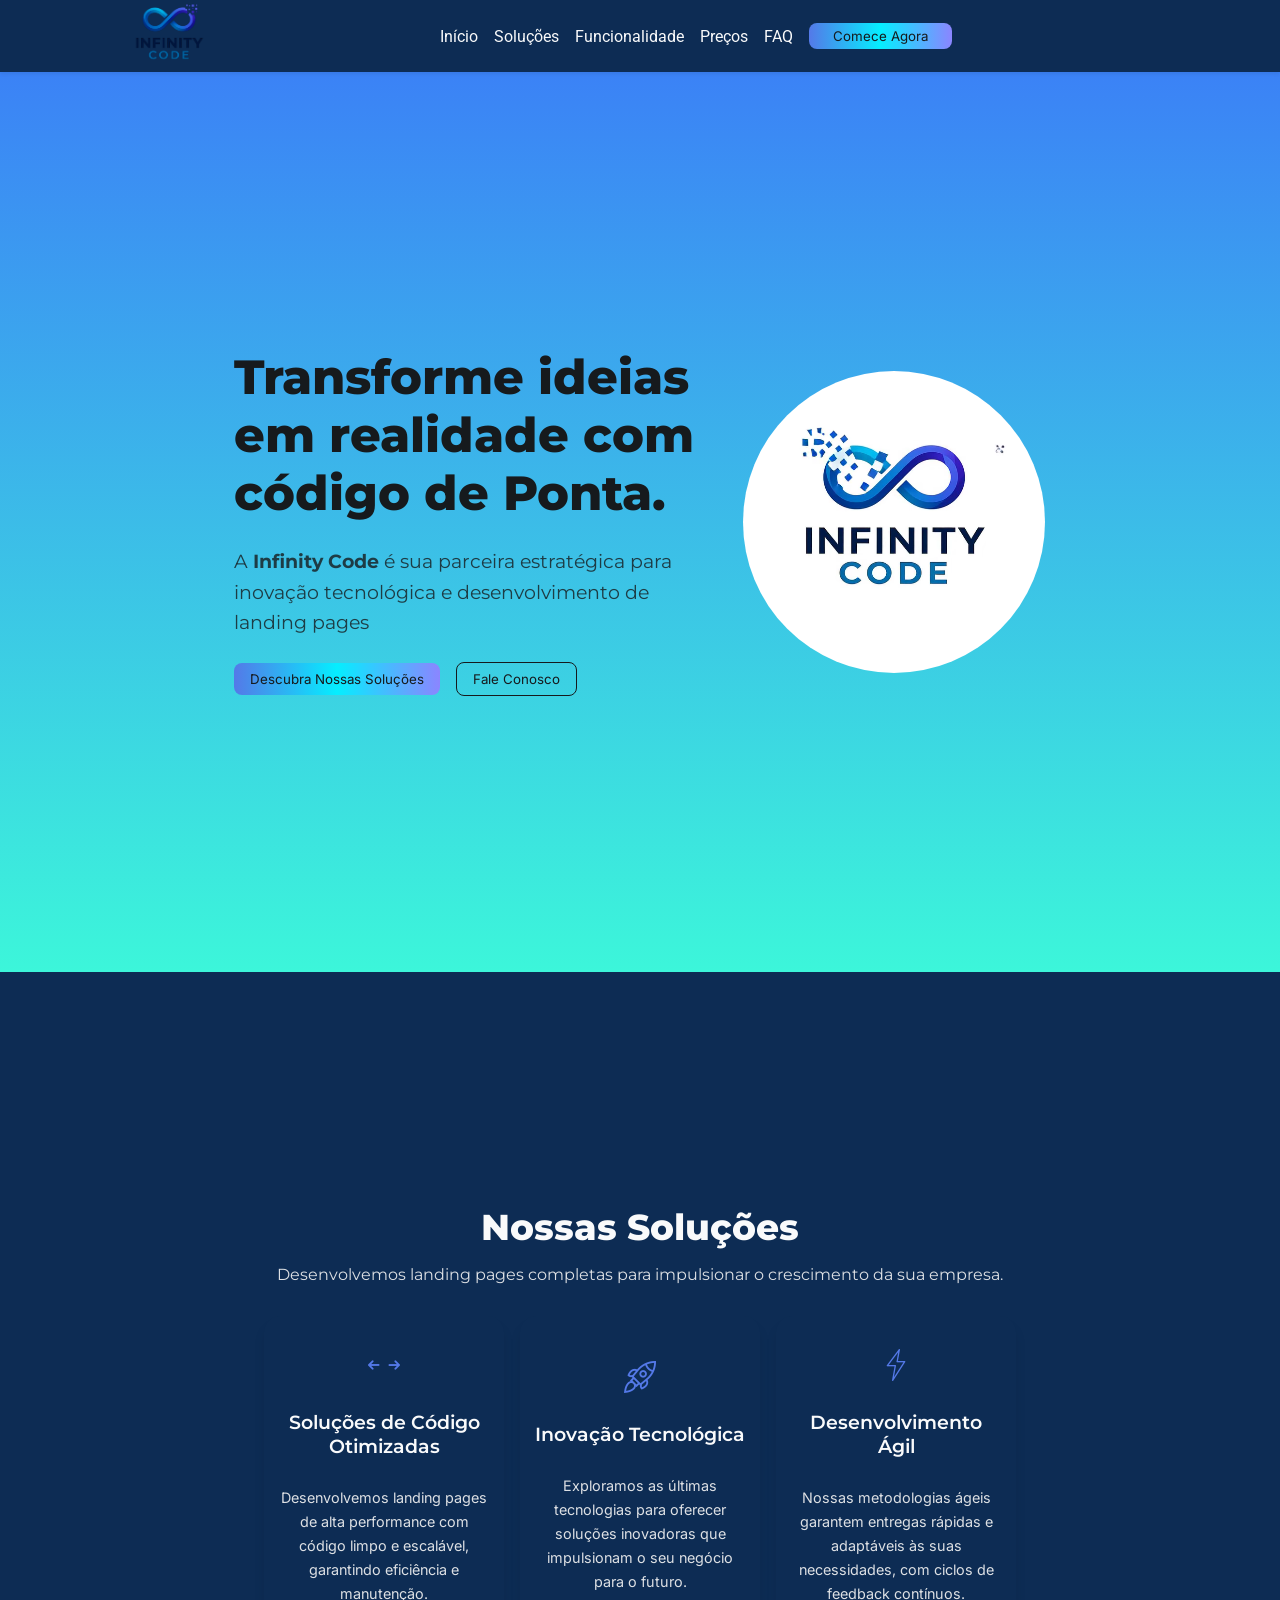
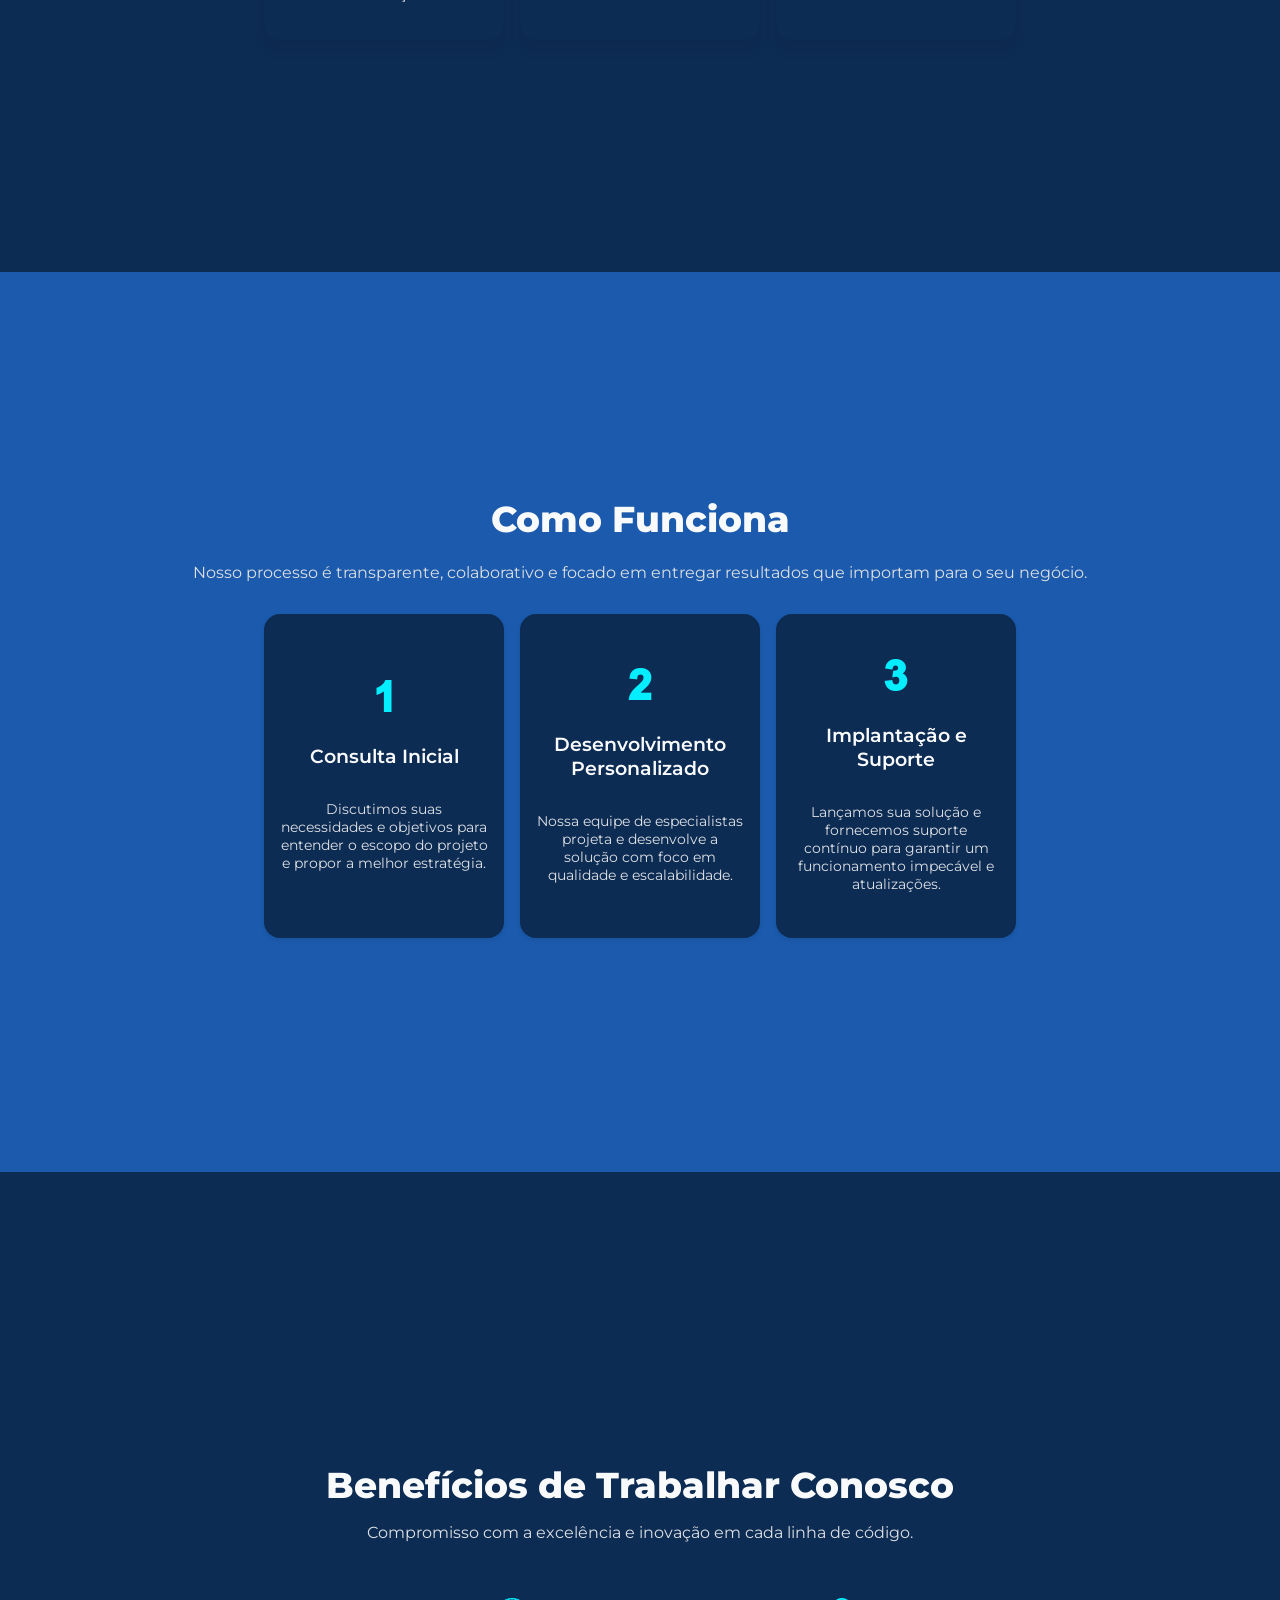
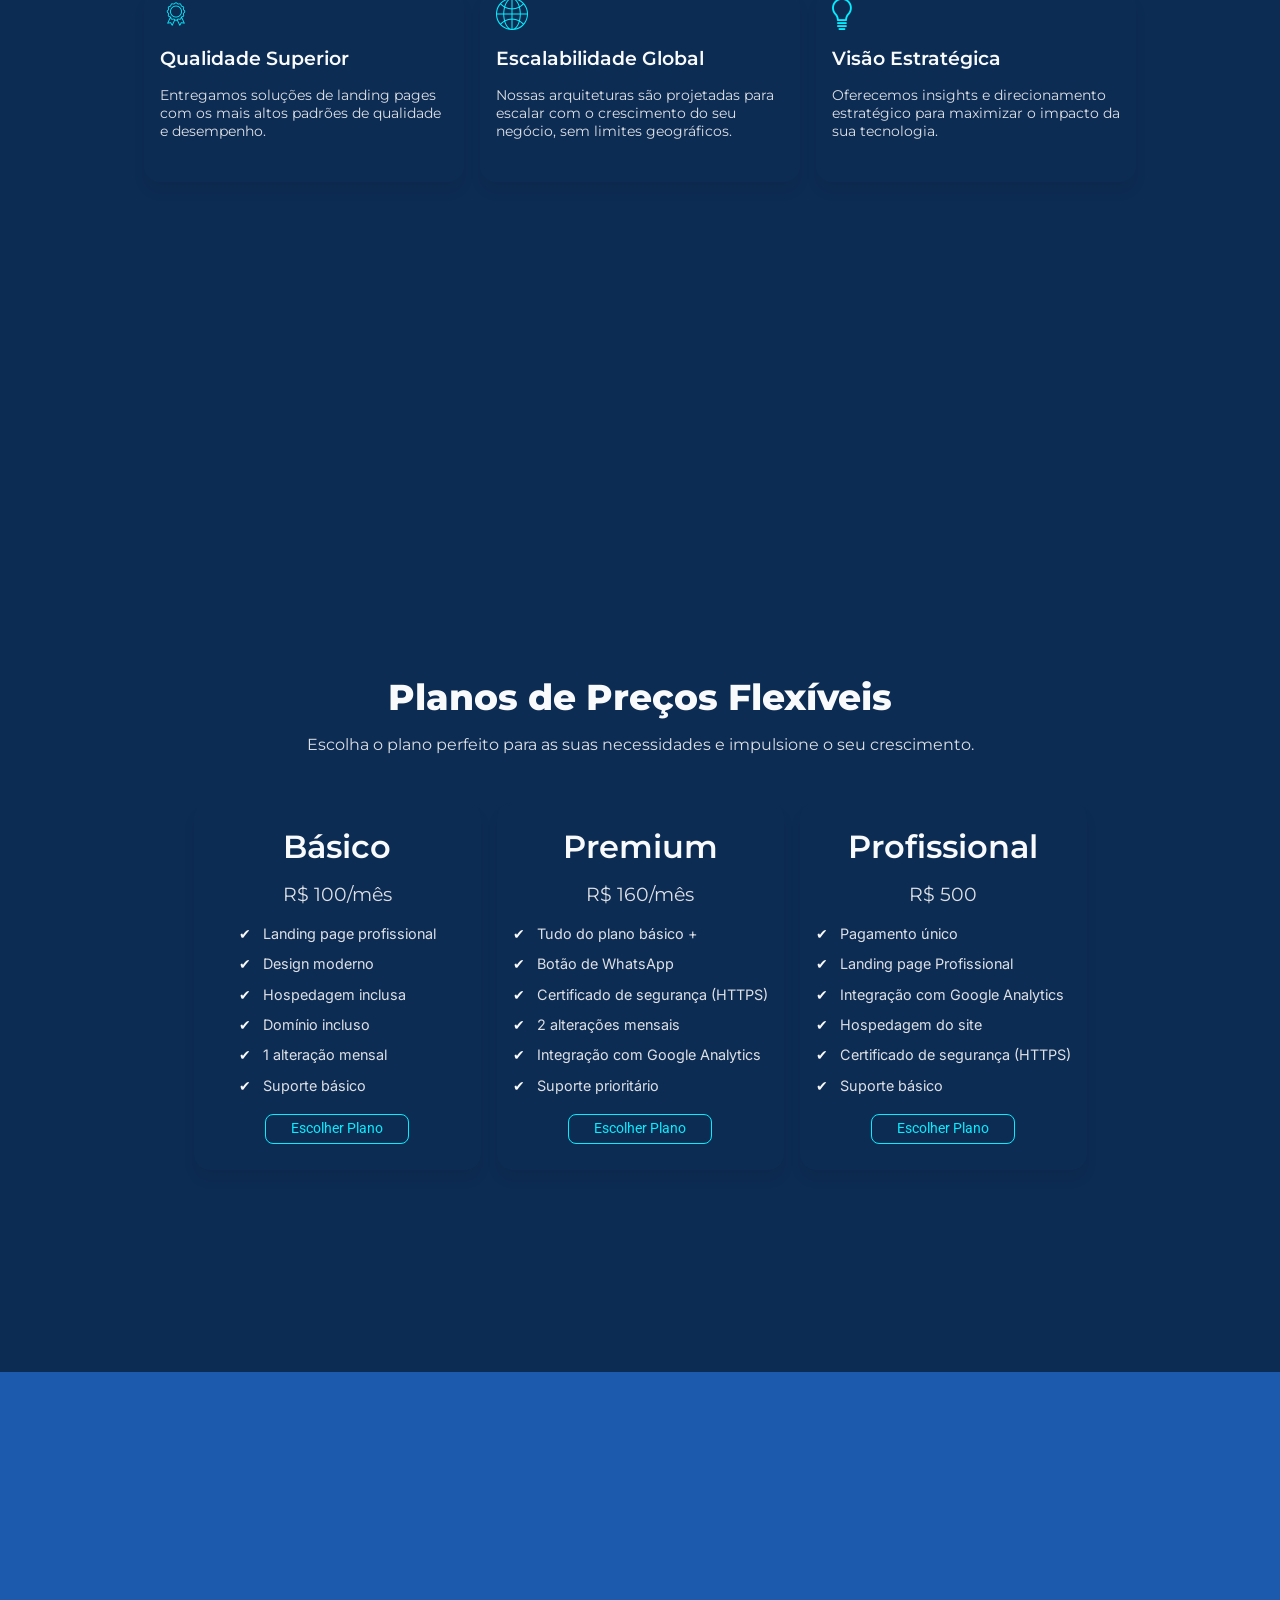
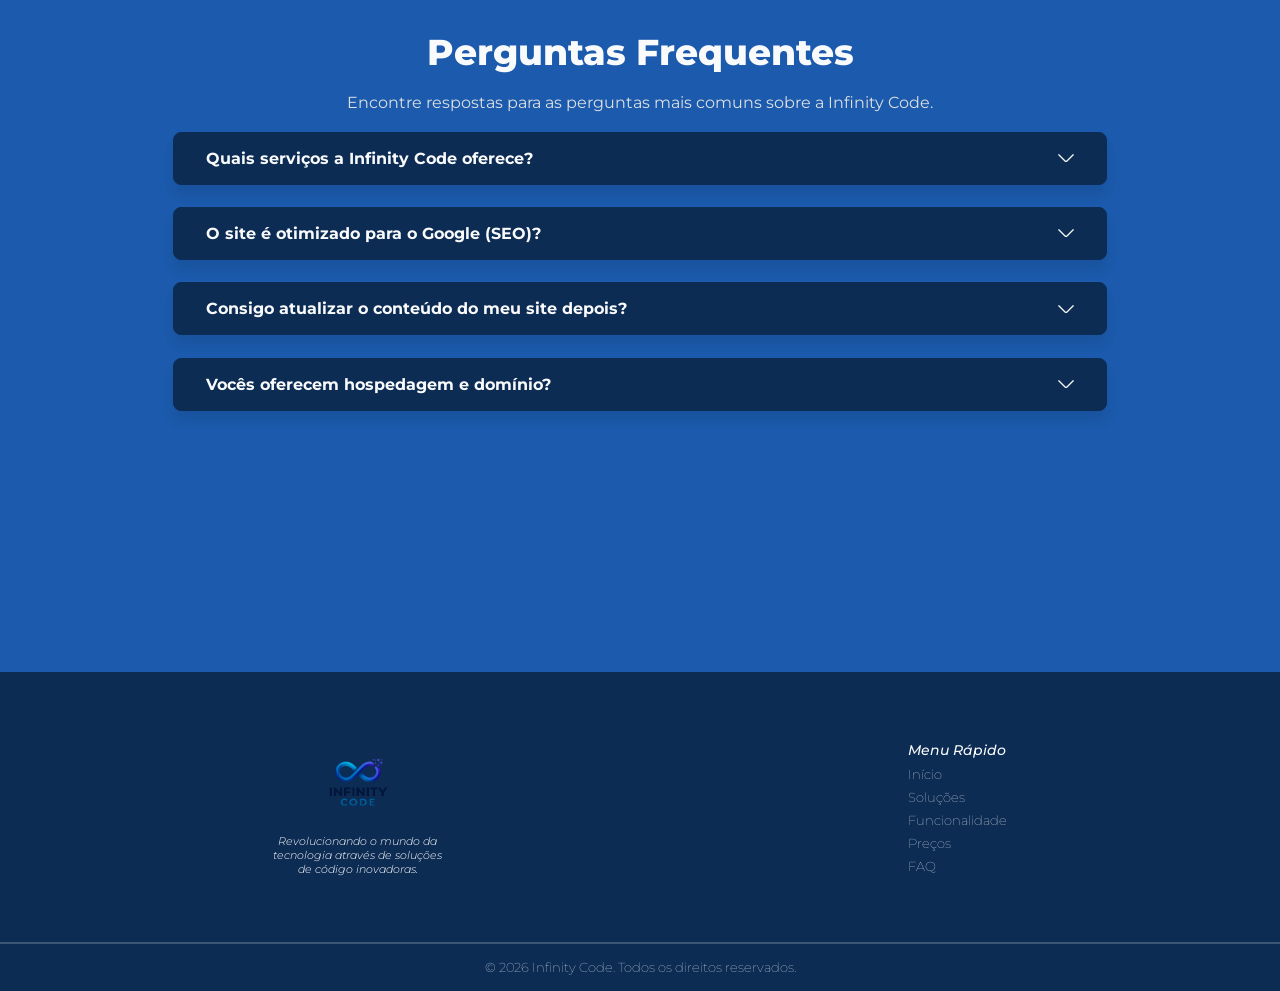
==== commit 9049c92f: "correção google tag" ====
--- a/index.html
+++ b/index.html
@@ -12,12 +12,12 @@
     <!-- Google tag (gtag.js) -->
     <script async src="https://www.googletagmanager.com/gtag/js?id=G-9893024MK8"></script>
     <script>
-    window.dataLayer = window.dataLayer || [];
-    function gtag(){dataLayer.push(arguments);}
-    gtag('js', new Date());
-
-    gtag('config', 'G-9893024MK8');
-</script>
+      window.dataLayer = window.dataLayer || [];
+      function gtag(){dataLayer.push(arguments);}
+      gtag('js', new Date());
+
+      gtag('config', 'G-9893024MK8');
+    </script>
     <link rel="stylesheet" href="assets/css/style.css" />
     <!-- Fonts Google -->
     <link rel="preconnect" href="https://fonts.googleapis.com" />
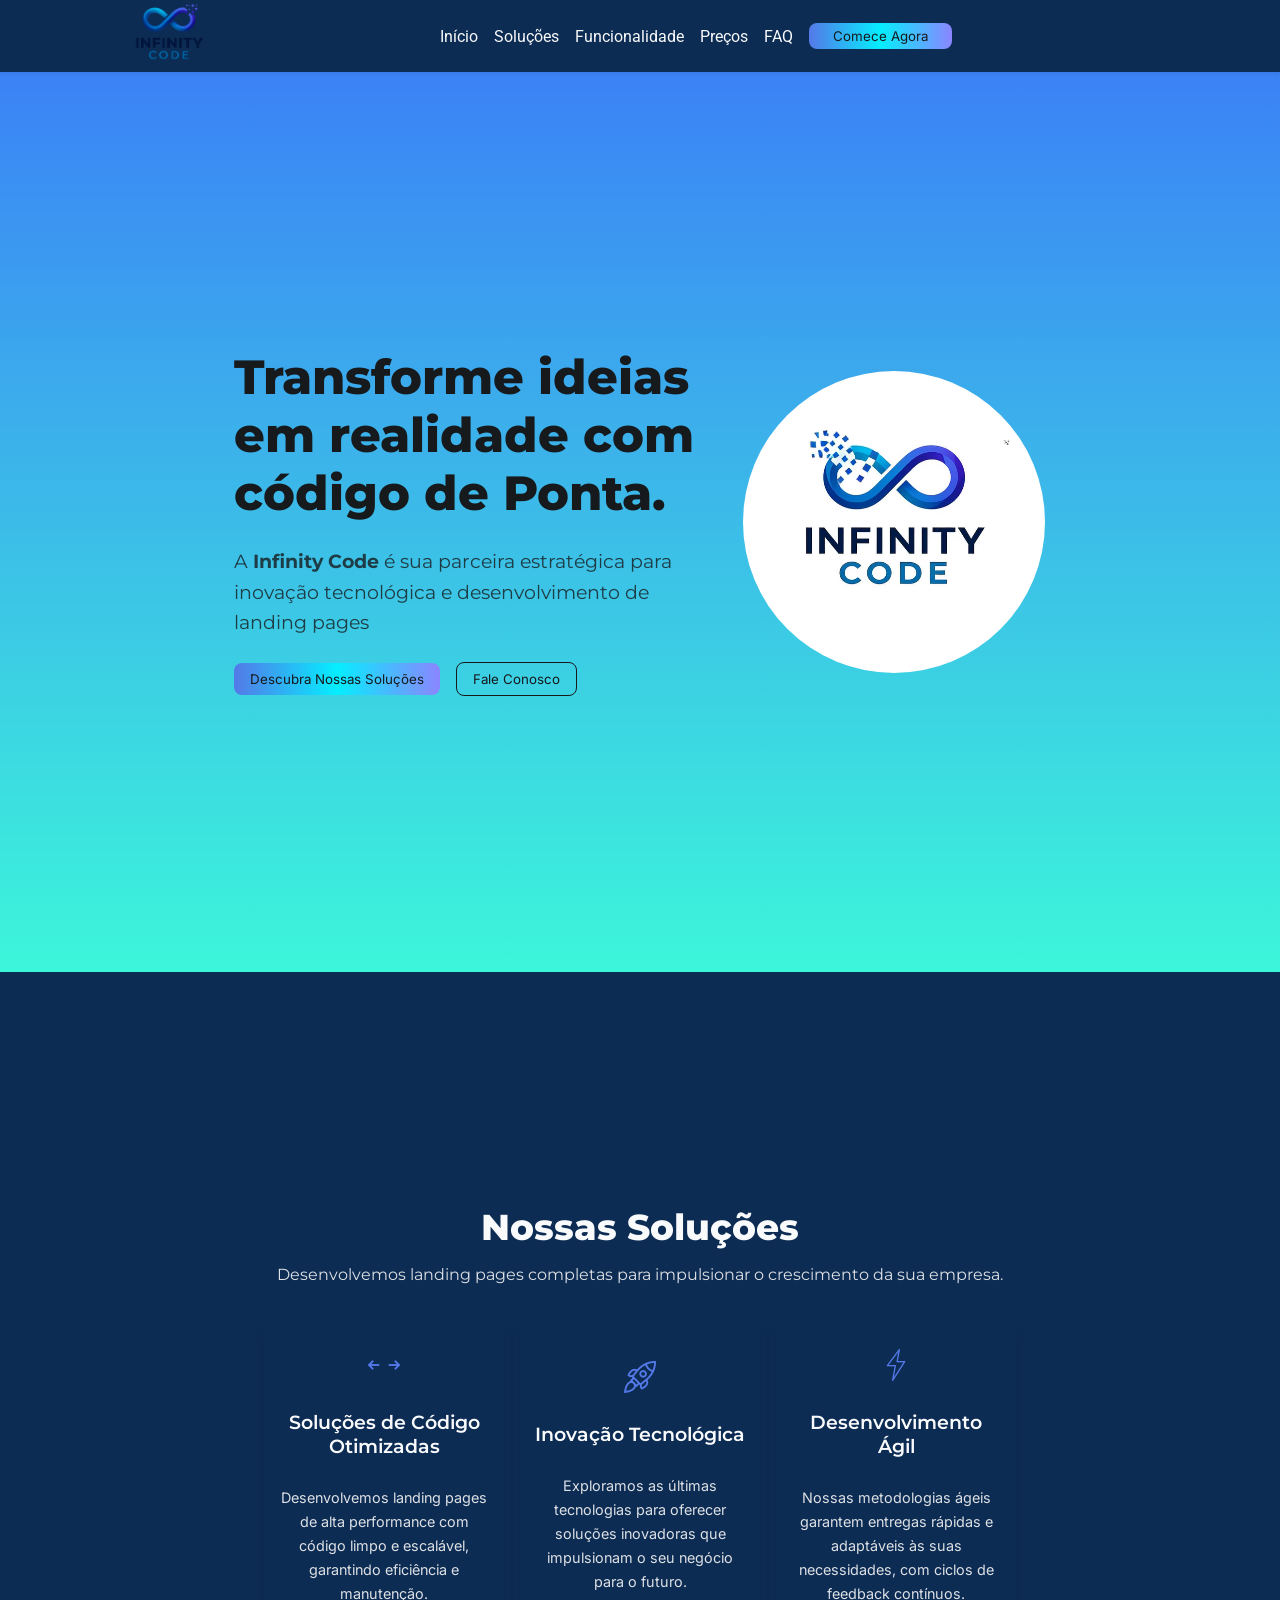
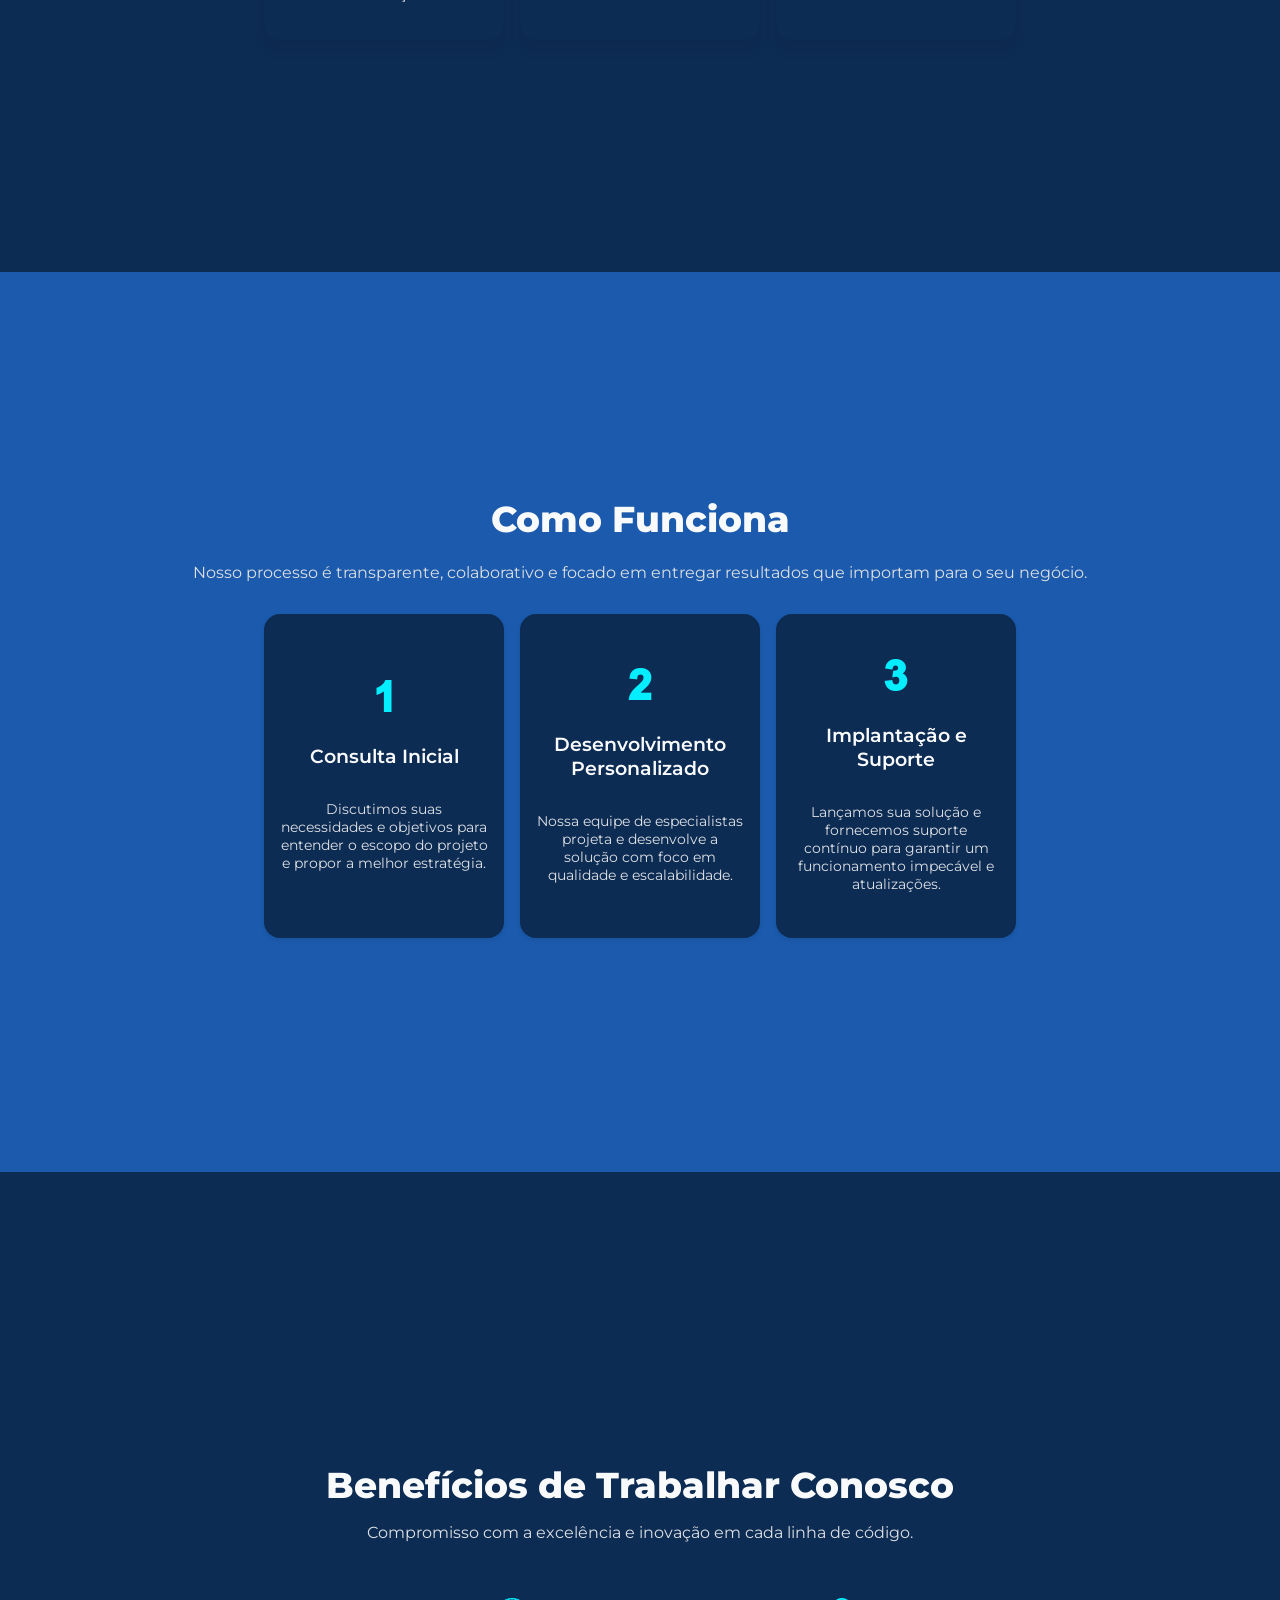
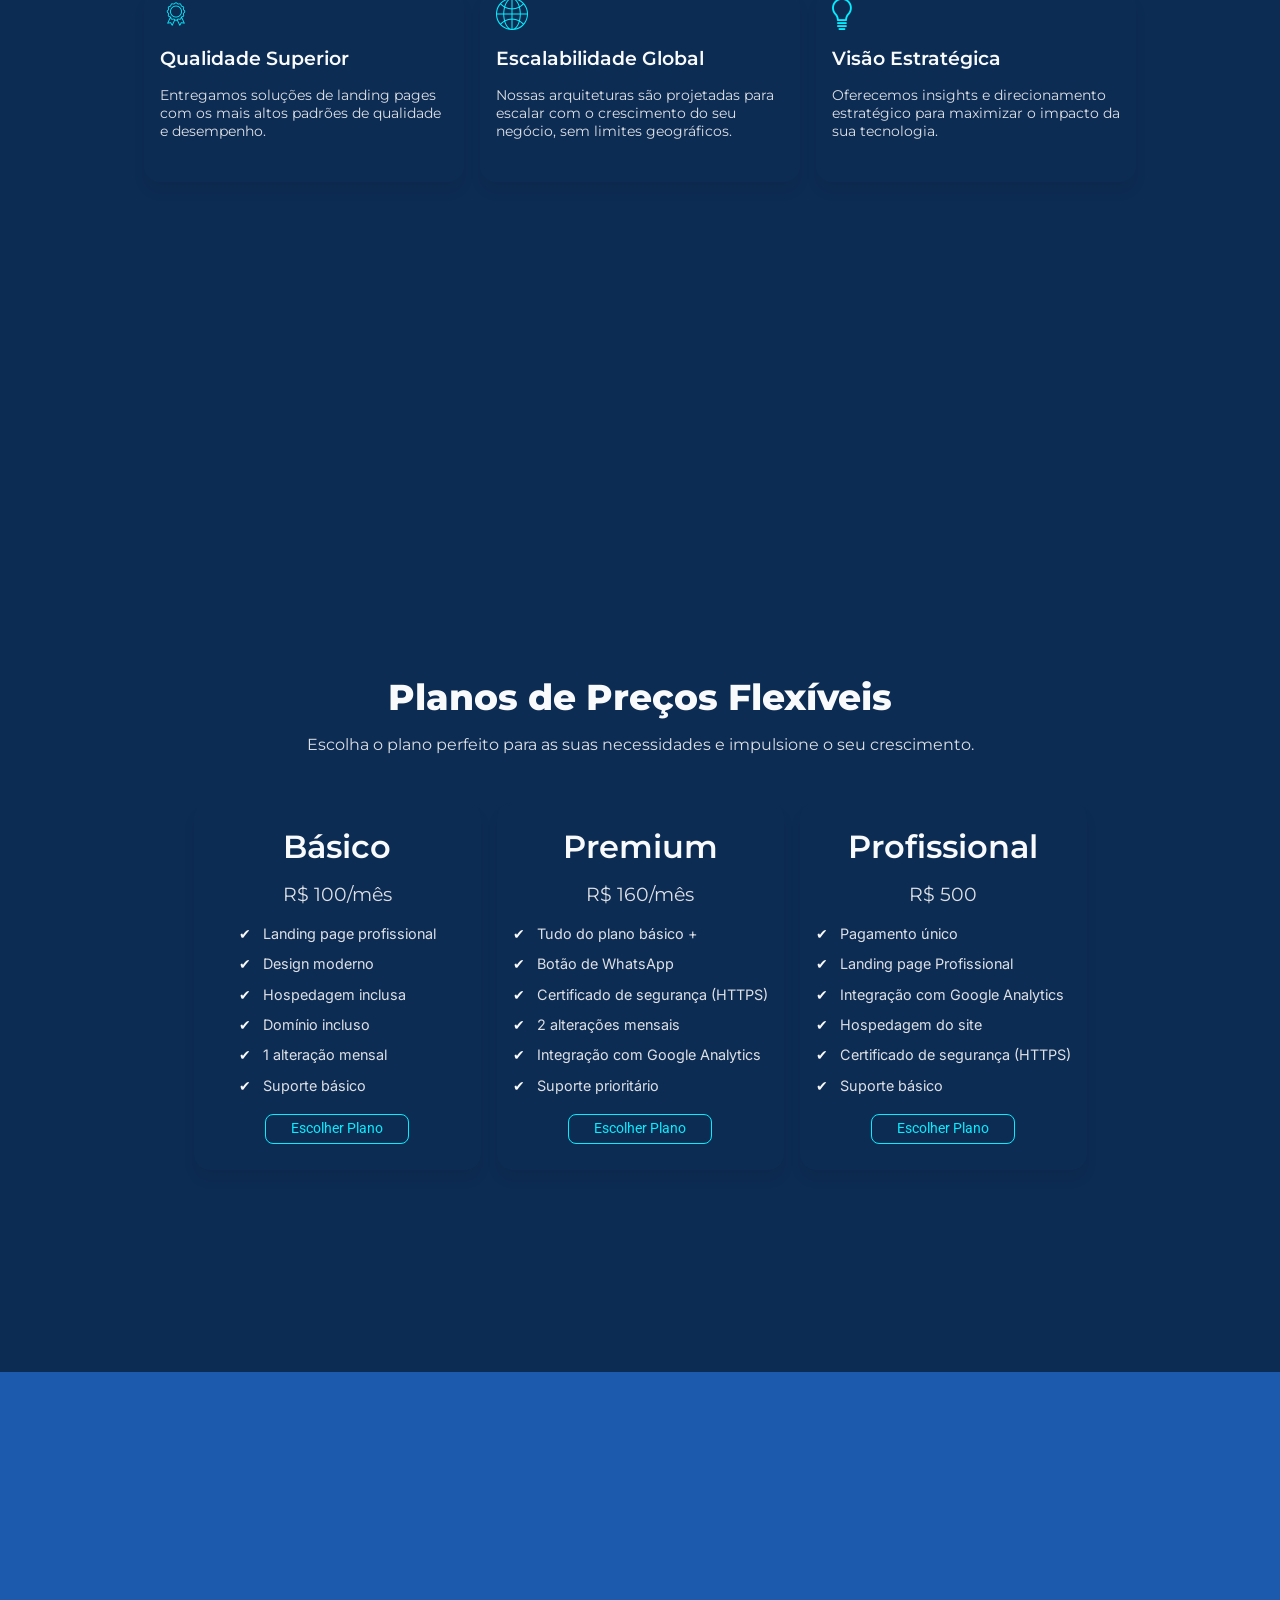
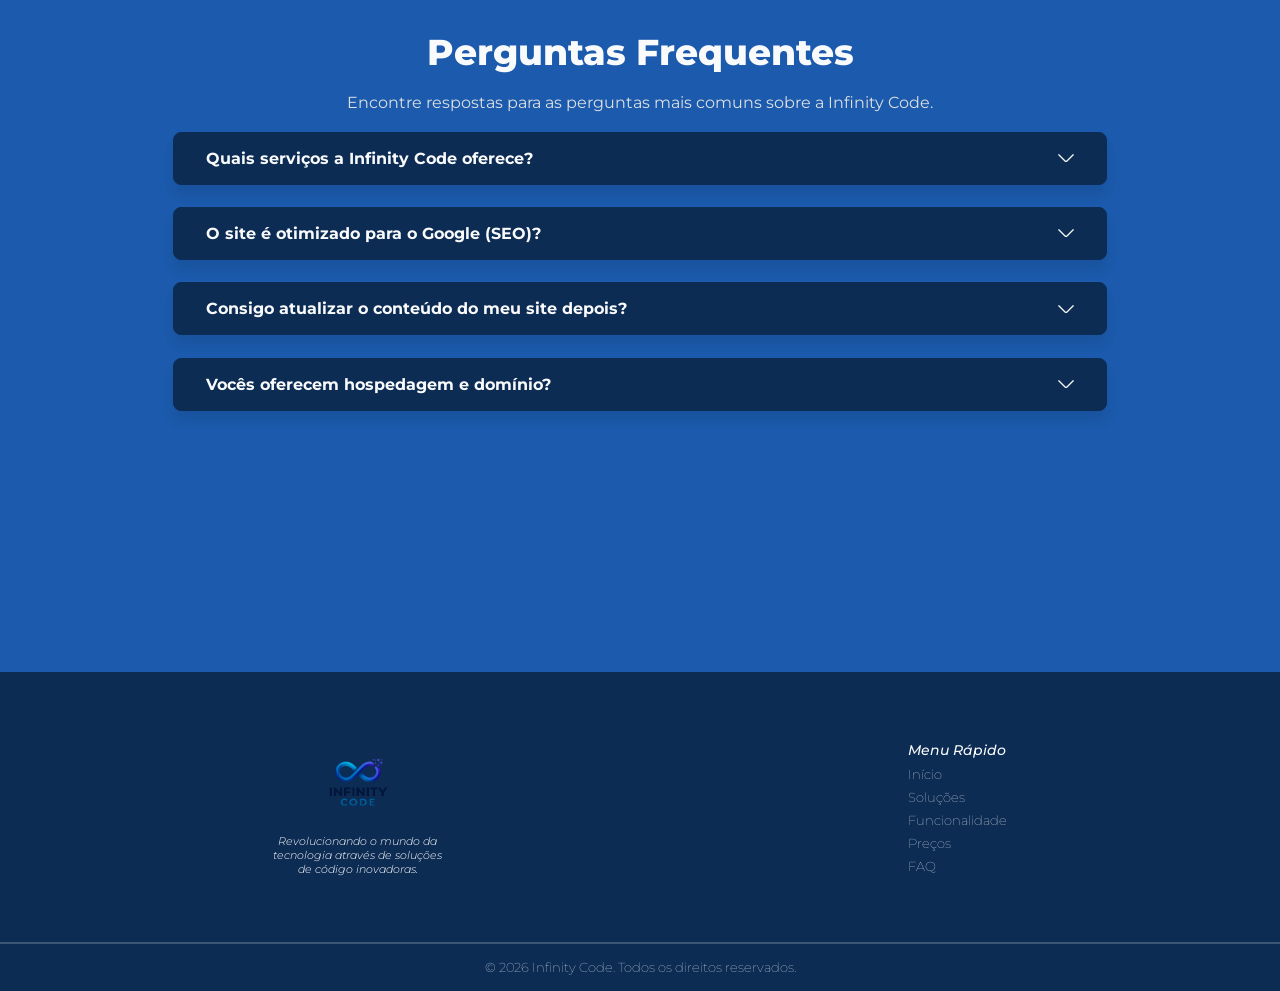
==== commit 138ca261: "correção butões" ====
--- a/index.html
+++ b/index.html
@@ -2,21 +2,40 @@
 <html lang="pt-br">
   <head>
     <!-- fav Ivon -->
-    <link rel="apple-touch-icon" sizes="180x180" href="assets/img/apple-touch-icon.png">
-    <link rel="icon" type="image/png" sizes="32x32" href="assets/img/favicon-32x32.png">
-    <link rel="icon" type="image/png" sizes="16x16" href="assets/img/favicon-16x16.png">
-    <link rel="manifest" href="/site.webmanifest">
+    <link
+      rel="apple-touch-icon"
+      sizes="180x180"
+      href="assets/img/apple-touch-icon.png"
+    />
+    <link
+      rel="icon"
+      type="image/png"
+      sizes="32x32"
+      href="assets/img/favicon-32x32.png"
+    />
+    <link
+      rel="icon"
+      type="image/png"
+      sizes="16x16"
+      href="assets/img/favicon-16x16.png"
+    />
+    <link rel="manifest" href="/site.webmanifest" />
     <meta charset="UTF-8" />
     <meta name="viewport" content="width=device-width, initial-scale=1.0" />
     <title>Infinity Code</title>
     <!-- Google tag (gtag.js) -->
-    <script async src="https://www.googletagmanager.com/gtag/js?id=G-9893024MK8"></script>
+    <script
+      async
+      src="https://www.googletagmanager.com/gtag/js?id=G-9893024MK8"
+    ></script>
     <script>
       window.dataLayer = window.dataLayer || [];
-      function gtag(){dataLayer.push(arguments);}
-      gtag('js', new Date());
-
-      gtag('config', 'G-9893024MK8');
+      function gtag() {
+        dataLayer.push(arguments);
+      }
+      gtag("js", new Date());
+
+      gtag("config", "G-9893024MK8");
     </script>
     <link rel="stylesheet" href="assets/css/style.css" />
     <!-- Fonts Google -->
@@ -42,7 +61,10 @@
         <a href="#section_Funciona">Funcionalidade</a>
         <a href="#section_Precos">Preços</a>
         <a href="#section_Faq">FAQ</a>
-        <a href="">
+        <a
+          href="https://wa.me/5562984639822?text=Oi%20quero%20conhecer%20mais%20sobre%20infinity%20code"
+          target="_blank"
+        >
           <button class="bt_Nav">Comece Agora</button>
         </a>
       </nav>
@@ -52,20 +74,24 @@
           id="menu_Aberto"
           class="menu_Aberto"
           src="assets/img/menu-aberto.png"
-          alt=""
+          alt="menu aberto da infinity code / agência de landing page / sites"
         />
       </figure>
       <header id="header_Mobile" class="header_Mobile">
-      <nav id="nav_Mobile" class="nav_Mobile">
-        <a class="a"  href="#main">Início</a>
-        <a class="a"  href="#section_Solucoes">Soluções</a>
-        <a class="a"  href="#section_Funciona">Funcionalidade</a>
-        <a class="a"  href="#section_Precos">Preços</a>
-        <a class="a"  href="#section_Faq">FAQ</a>
-          <button class="bt_Nav_mobile">Comece Agora</button>
-        </a>
-      </nav>
-    </header>
+        <nav id="nav_Mobile" class="nav_Mobile">
+          <a class="a" href="#main">Início</a>
+          <a class="a" href="#section_Solucoes">Soluções</a>
+          <a class="a" href="#section_Funciona">Funcionalidade</a>
+          <a class="a" href="#section_Precos">Preços</a>
+          <a class="a" href="#section_Faq">FAQ</a>
+          <a
+            href="https://wa.me/5562984639822?text=Oi%20quero%20conhecer%20mais%20sobre%20infinity%20code"
+            target="_blank"
+          >
+            <button class="bt_Nav_mobile">Comece Agora</button>
+          </a>
+        </nav>
+      </header>
     </header>
 
     <!-- main -->
@@ -85,10 +111,16 @@
           <!-- div dentro -->
 
           <div class="button_div_one baixo">
-            <a href="">
+            <a
+              href="https://wa.me/5562984639822?text=Oi%20quero%20conhecer%20mais%20sobre%20infinity%20code"
+              target="_blank"
+            >
               <button class="bt-one">Descubra Nossas Soluções</button>
             </a>
-            <a href="">
+            <a
+              href="https://wa.me/5562984639822?text=Oi%20quero%20conhecer%20mais%20sobre%20infinity%20code"
+              target="_blank"
+            >
               <button class="bt-two">Fale Conosco</button>
             </a>
           </div>
@@ -101,7 +133,7 @@
             muted
             loop
             playsinline
-            preload="auto"
+            preload="metadata"
             class="video zoom"
             width="1280"
             height="720"
@@ -308,7 +340,10 @@
               <li>1 alteração mensal</li>
               <li>Suporte básico</li>
             </ul>
-            <a href="">
+            <a
+              href="https://wa.me/5562984639822?text=Oi%20quero%20conhecer%20mais%20sobre%20o%20plano%20b%C3%A1sico"
+              target="_blank"
+            >
               <button class="bt_Precos">Escolher Plano</button>
             </a>
           </div>
@@ -324,7 +359,10 @@
               <li>Integração com Google Analytics</li>
               <li>Suporte prioritário</li>
             </ul>
-            <a href="">
+            <a
+              href="https://wa.me/5562984639822?text=Oi%20quero%20conhecer%20mais%20sobre%20o%20plano%20premium"
+              target="_blank"
+            >
               <button class="bt_Precos">Escolher Plano</button>
             </a>
           </div>
@@ -340,7 +378,10 @@
               <li>Certificado de segurança (HTTPS)</li>
               <li>Suporte básico</li>
             </ul>
-            <a href="">
+            <a
+              href="https://wa.me/5562984639822?text=Oi%20quero%20conhecer%20mais%20sobre%20o%20plano%20profissional"
+              target="_blank"
+            >
               <button class="bt_Precos">Escolher Plano</button>
             </a>
           </div>
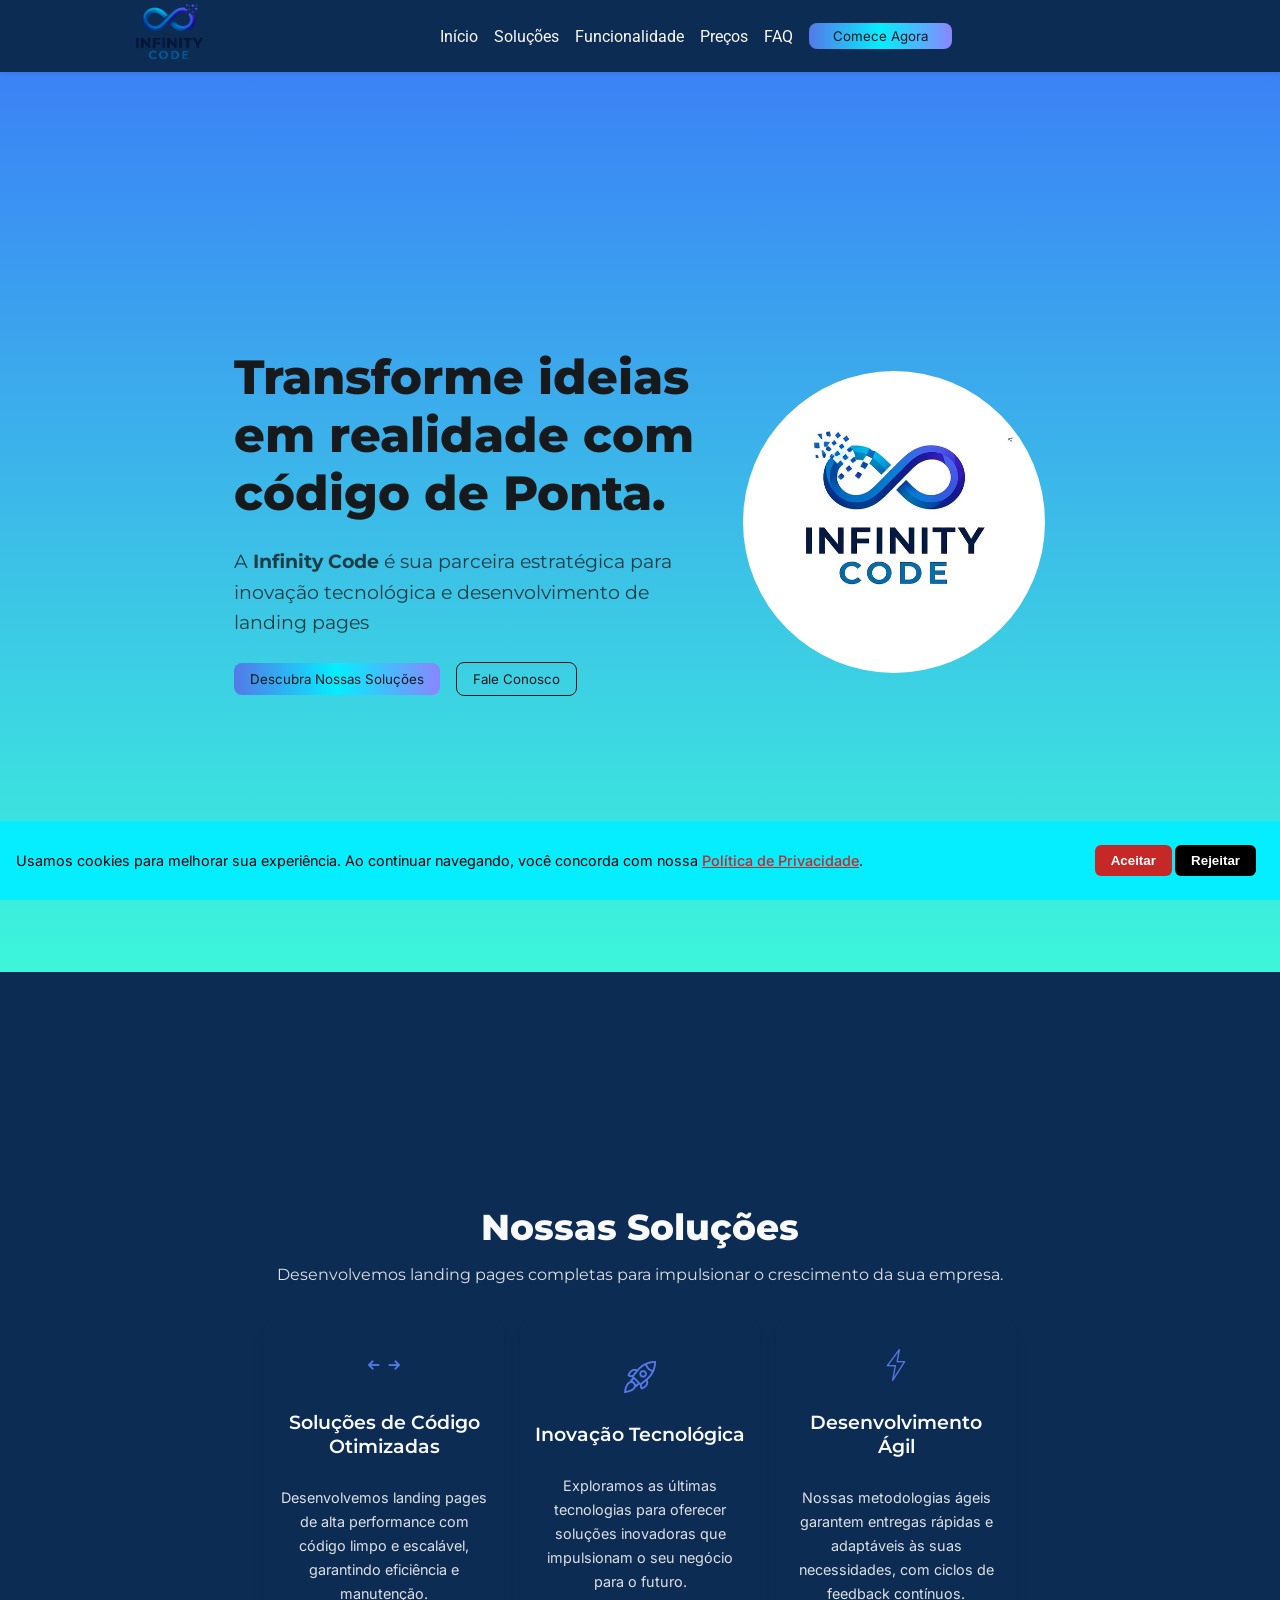
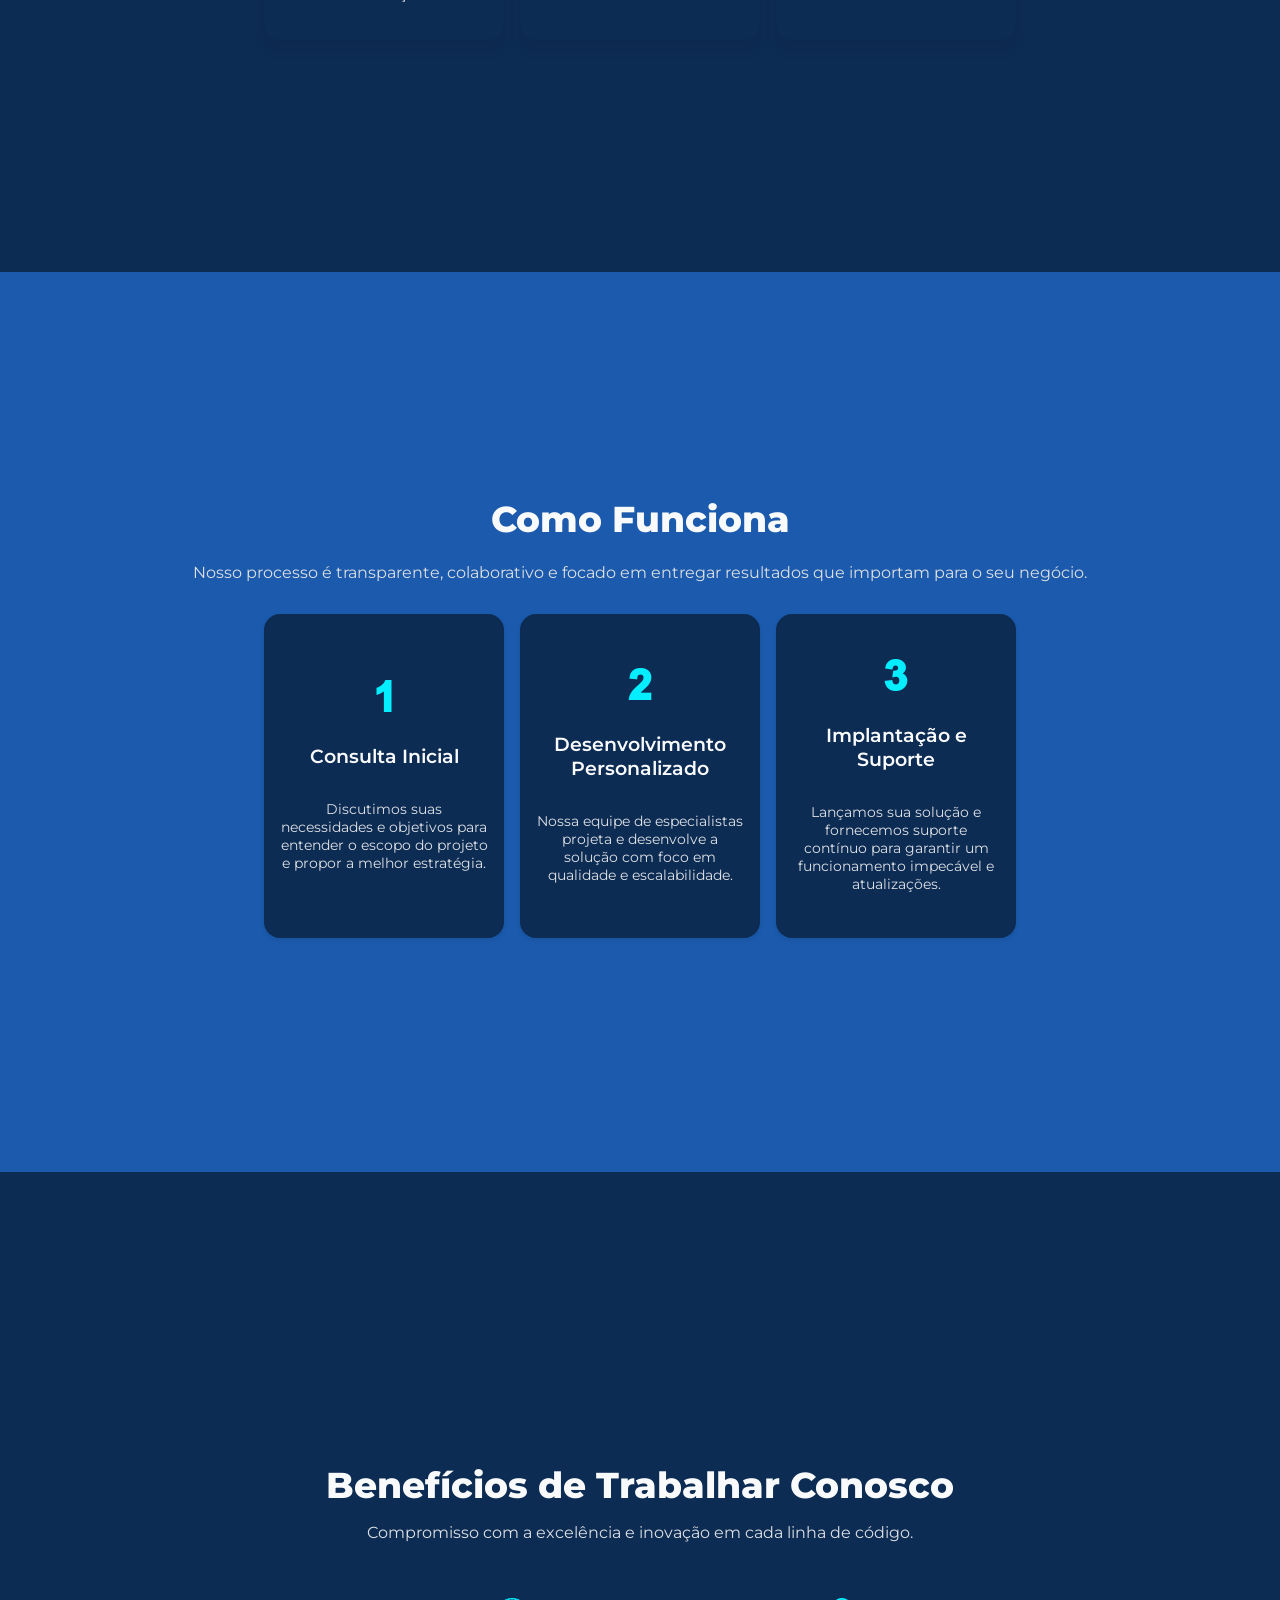
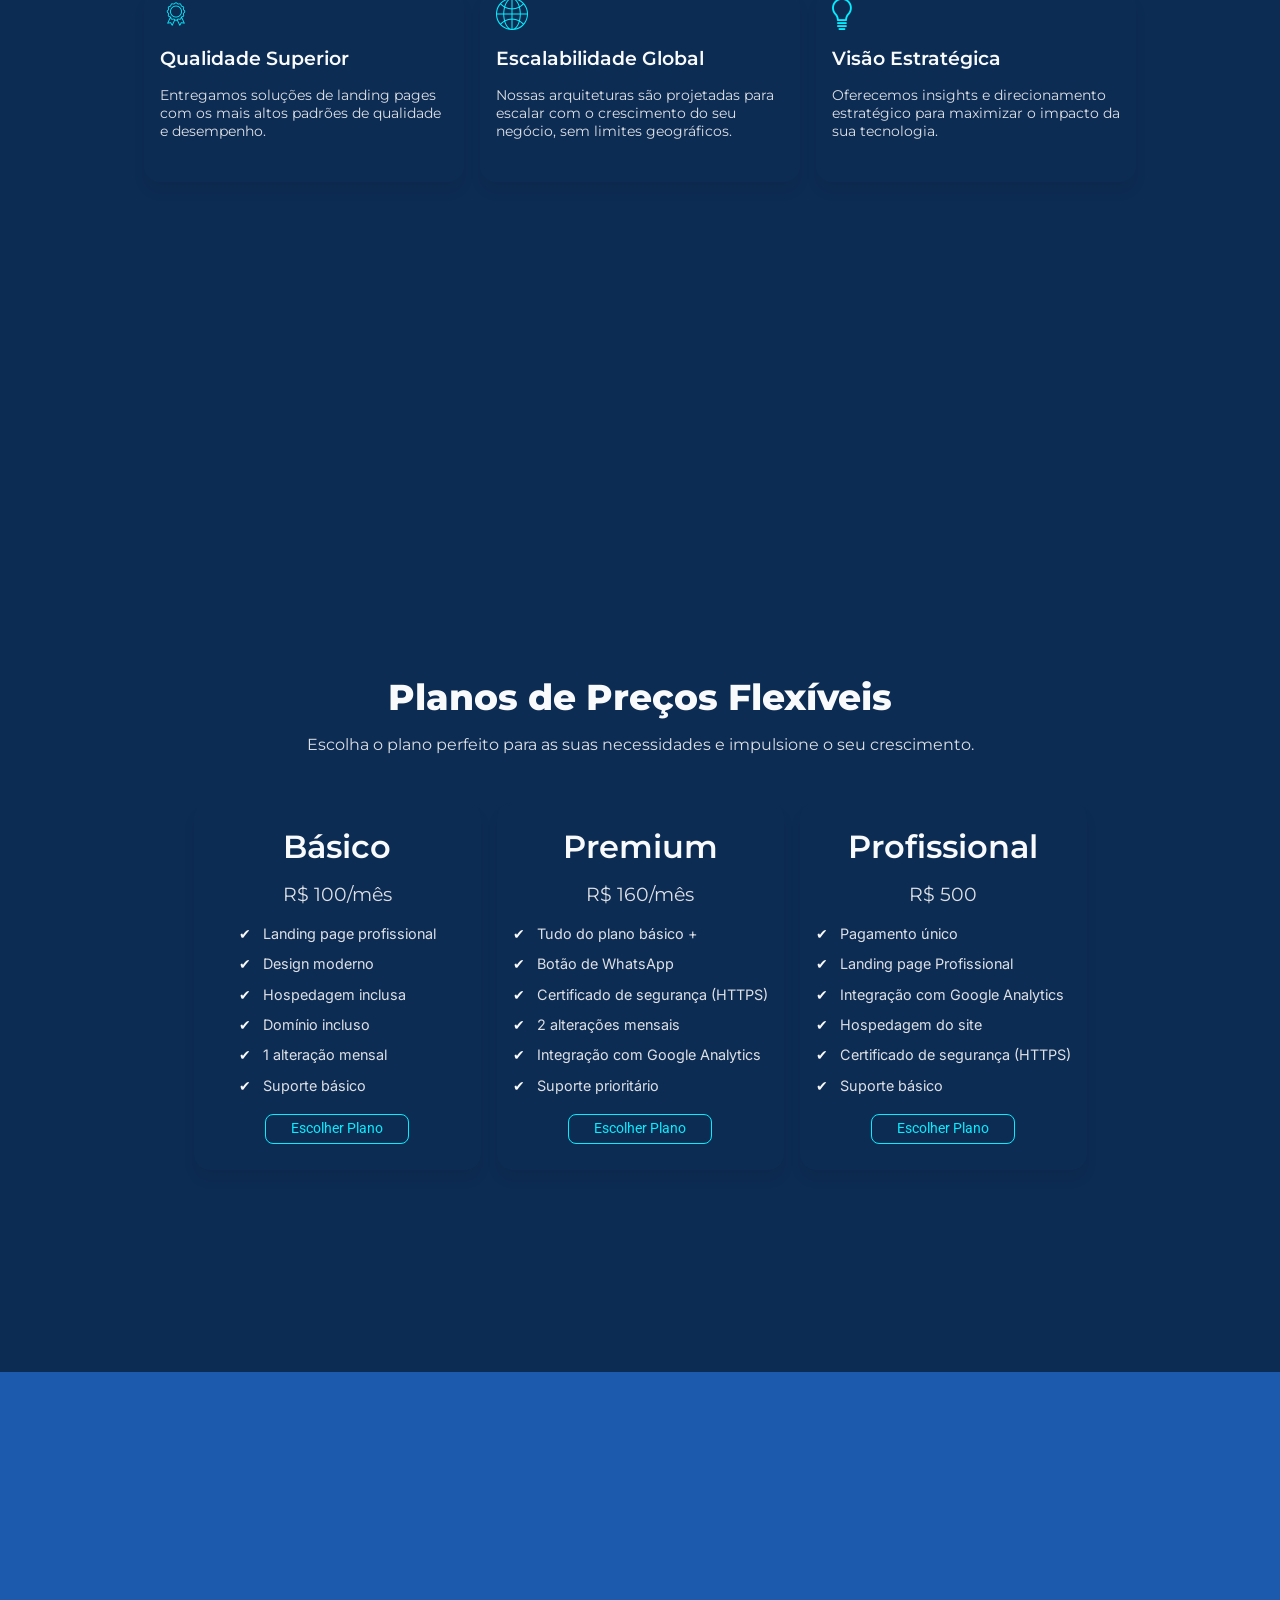
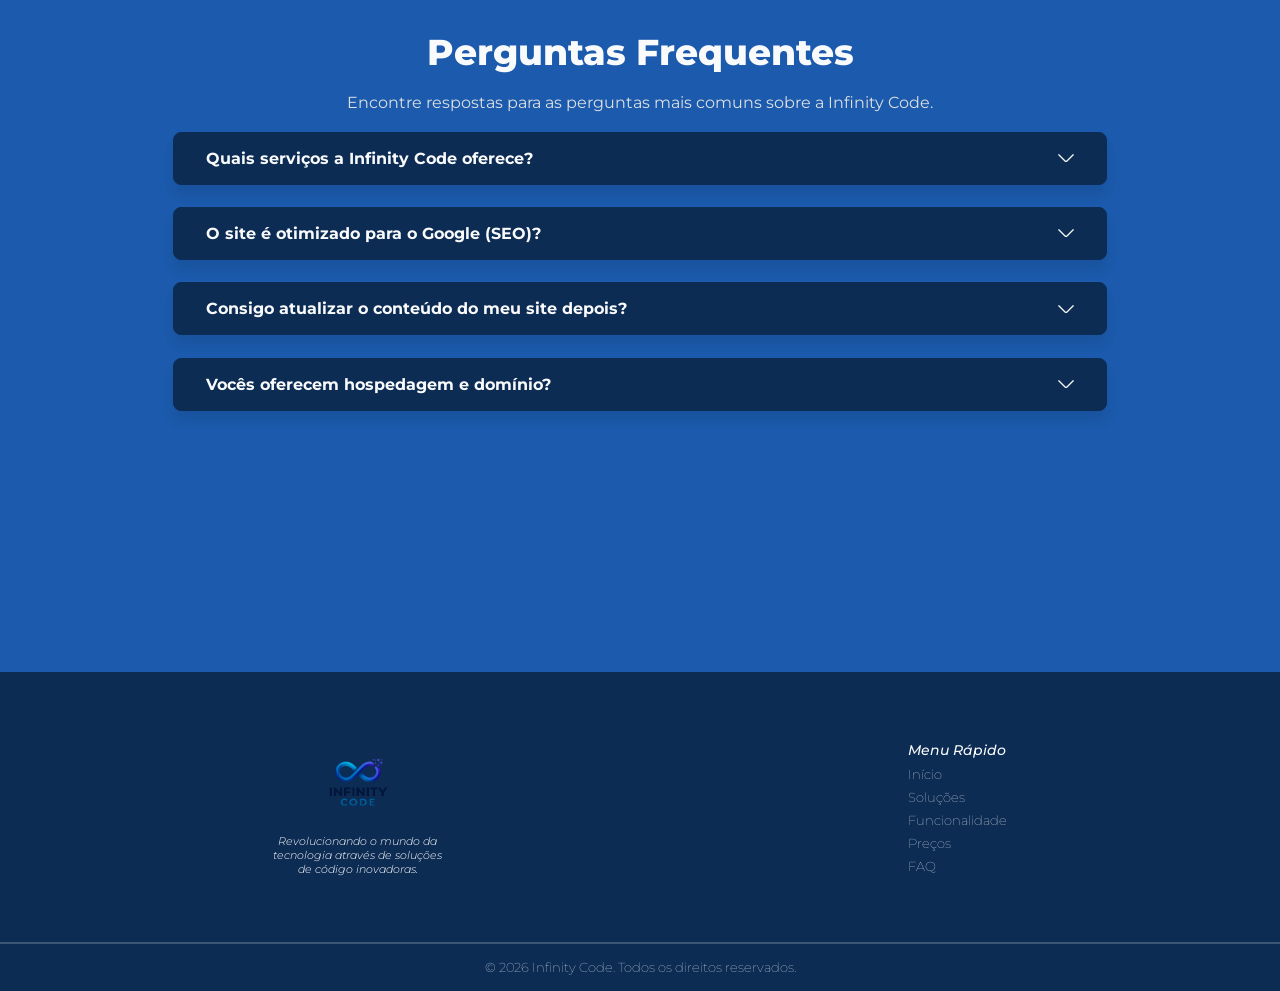
==== commit 4be53ae2: "atualizando o google analytics" ====
--- a/index.html
+++ b/index.html
@@ -23,20 +23,7 @@
     <meta charset="UTF-8" />
     <meta name="viewport" content="width=device-width, initial-scale=1.0" />
     <title>Infinity Code</title>
-    <!-- Google tag (gtag.js) -->
-    <script
-      async
-      src="https://www.googletagmanager.com/gtag/js?id=G-9893024MK8"
-    ></script>
-    <script>
-      window.dataLayer = window.dataLayer || [];
-      function gtag() {
-        dataLayer.push(arguments);
-      }
-      gtag("js", new Date());
-
-      gtag("config", "G-9893024MK8");
-    </script>
+    <!-- link css -->
     <link rel="stylesheet" href="assets/css/style.css" />
     <!-- Fonts Google -->
     <link rel="preconnect" href="https://fonts.googleapis.com" />
@@ -47,6 +34,19 @@
     />
   </head>
   <body>
+    <div id="cookie-banner" class="cookie-banner">
+      <p>
+        Usamos cookies para melhorar sua experiência. Ao continuar navegando,
+        você concorda com nossa
+        <a href="/politicaDePrivacidade.html" target="_blank"
+          >Política de Privacidade</a
+        >.
+      </p>
+      <div class="divButton">
+        <button id="accept-cookies" class="accept-cookies">Aceitar</button>
+        <button id="reject-cookies" class="reject-cookies">Rejeitar</button>
+      </div>
+    </div>
     <!-- Header -->
     <header id="header" class="header">
       <img
--- a/assets/css/style.css
+++ b/assets/css/style.css
@@ -8,6 +8,57 @@
 body {
   scroll-behavior: smooth;
   overflow-x: hidden;
+}
+
+.cookie-banner {
+  position: fixed;
+  bottom: 0;
+  left: 0;
+  width: 100%;
+  background: #05eeffff;
+  color: black;
+  padding: 1rem;
+  display: flex;
+  justify-content: space-between;
+  align-items: center;
+  z-index: 9999;
+  font-size: 0.9rem;
+  font-family: "Inter", sans-serif;
+}
+
+.cookie-banner a {
+  color: #c62828;
+  text-decoration: underline;
+  font-family: "Inter", sans-serif;
+  font-weight: 500;
+}
+
+.divButton {
+  display: flex;
+  justify-content: flex-end;
+  flex-direction: row;
+  padding: 0.5rem;
+  gap: 0.2rem;
+}
+
+.accept-cookies {
+  background: #c62828;
+  border: none;
+  color: #fff;
+  padding: 0.5rem 1rem;
+  cursor: pointer;
+  border-radius: 6px;
+  font-weight: 600;
+}
+
+.reject-cookies {
+  background: black;
+  border: none;
+  color: #fff;
+  padding: 0.5rem 1rem;
+  cursor: pointer;
+  border-radius: 6px;
+  font-weight: 600;
 }
 
 /* Estilizando a parte do header */
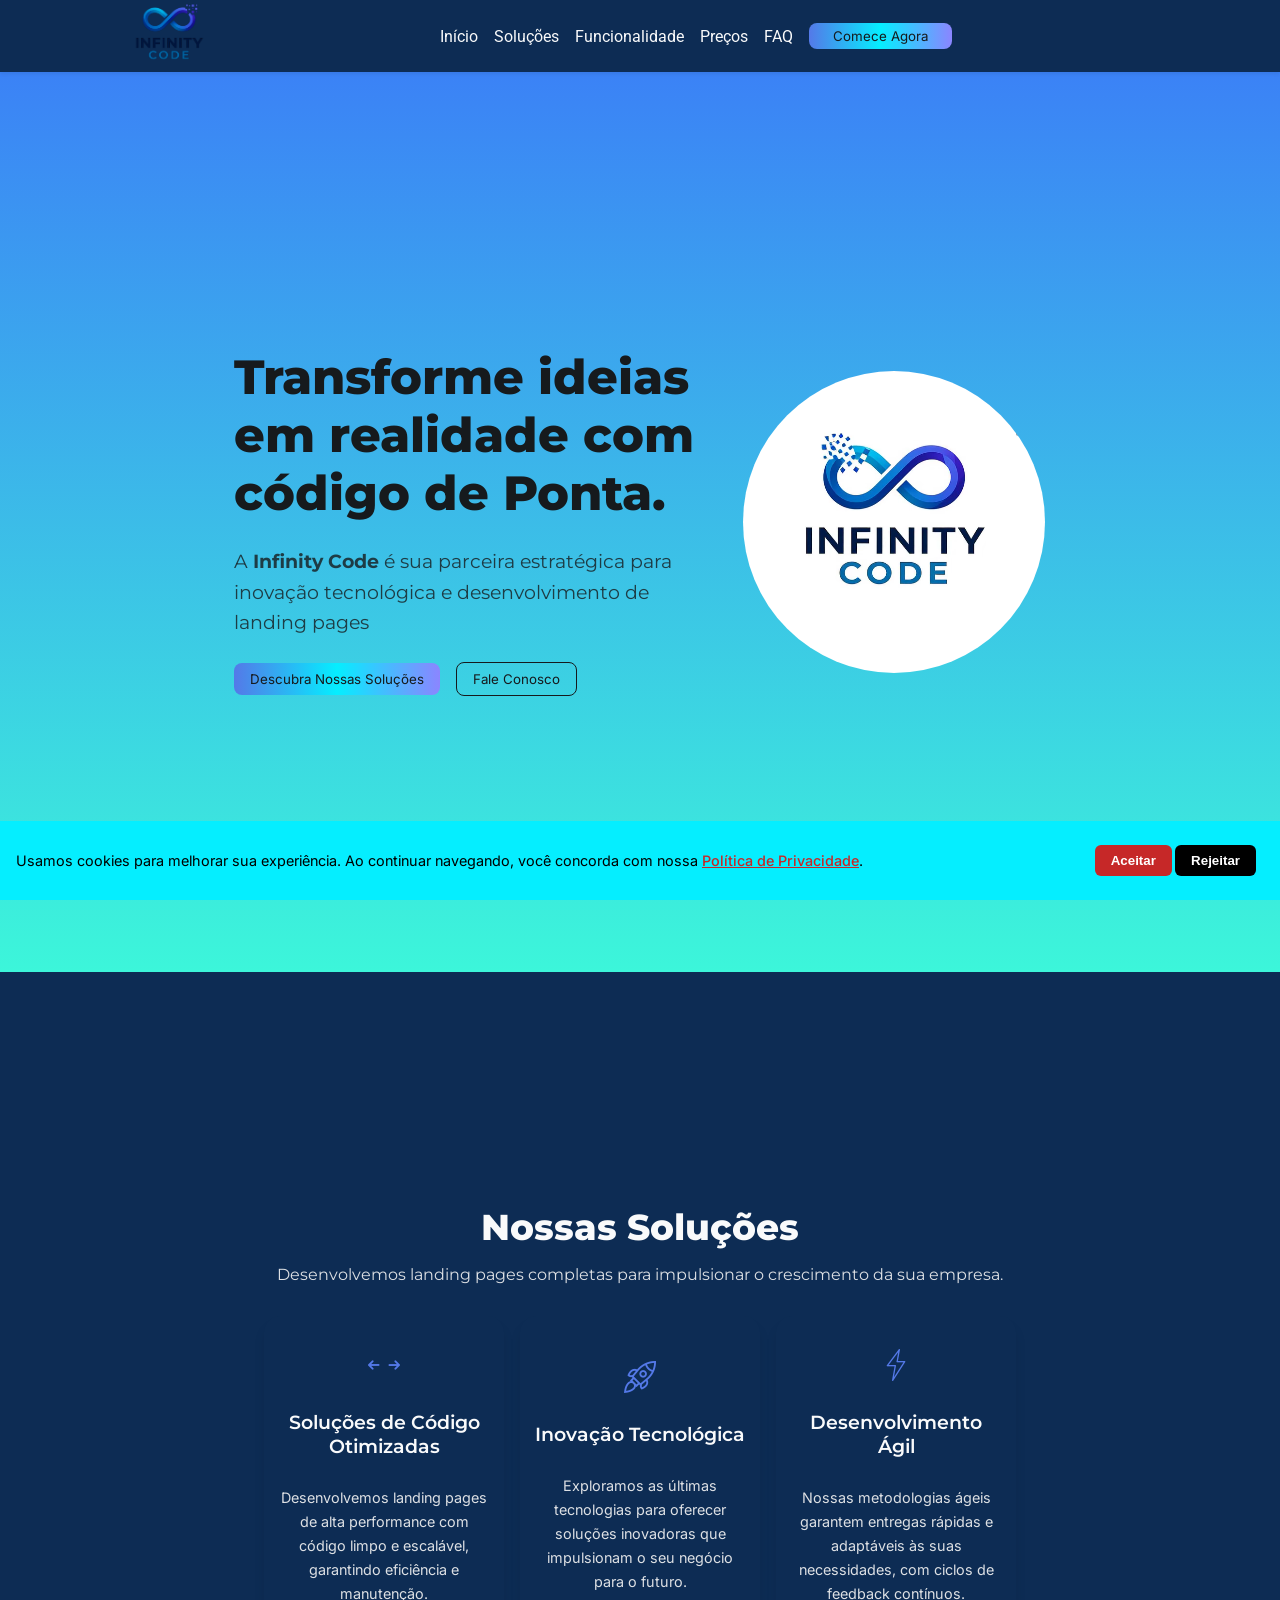
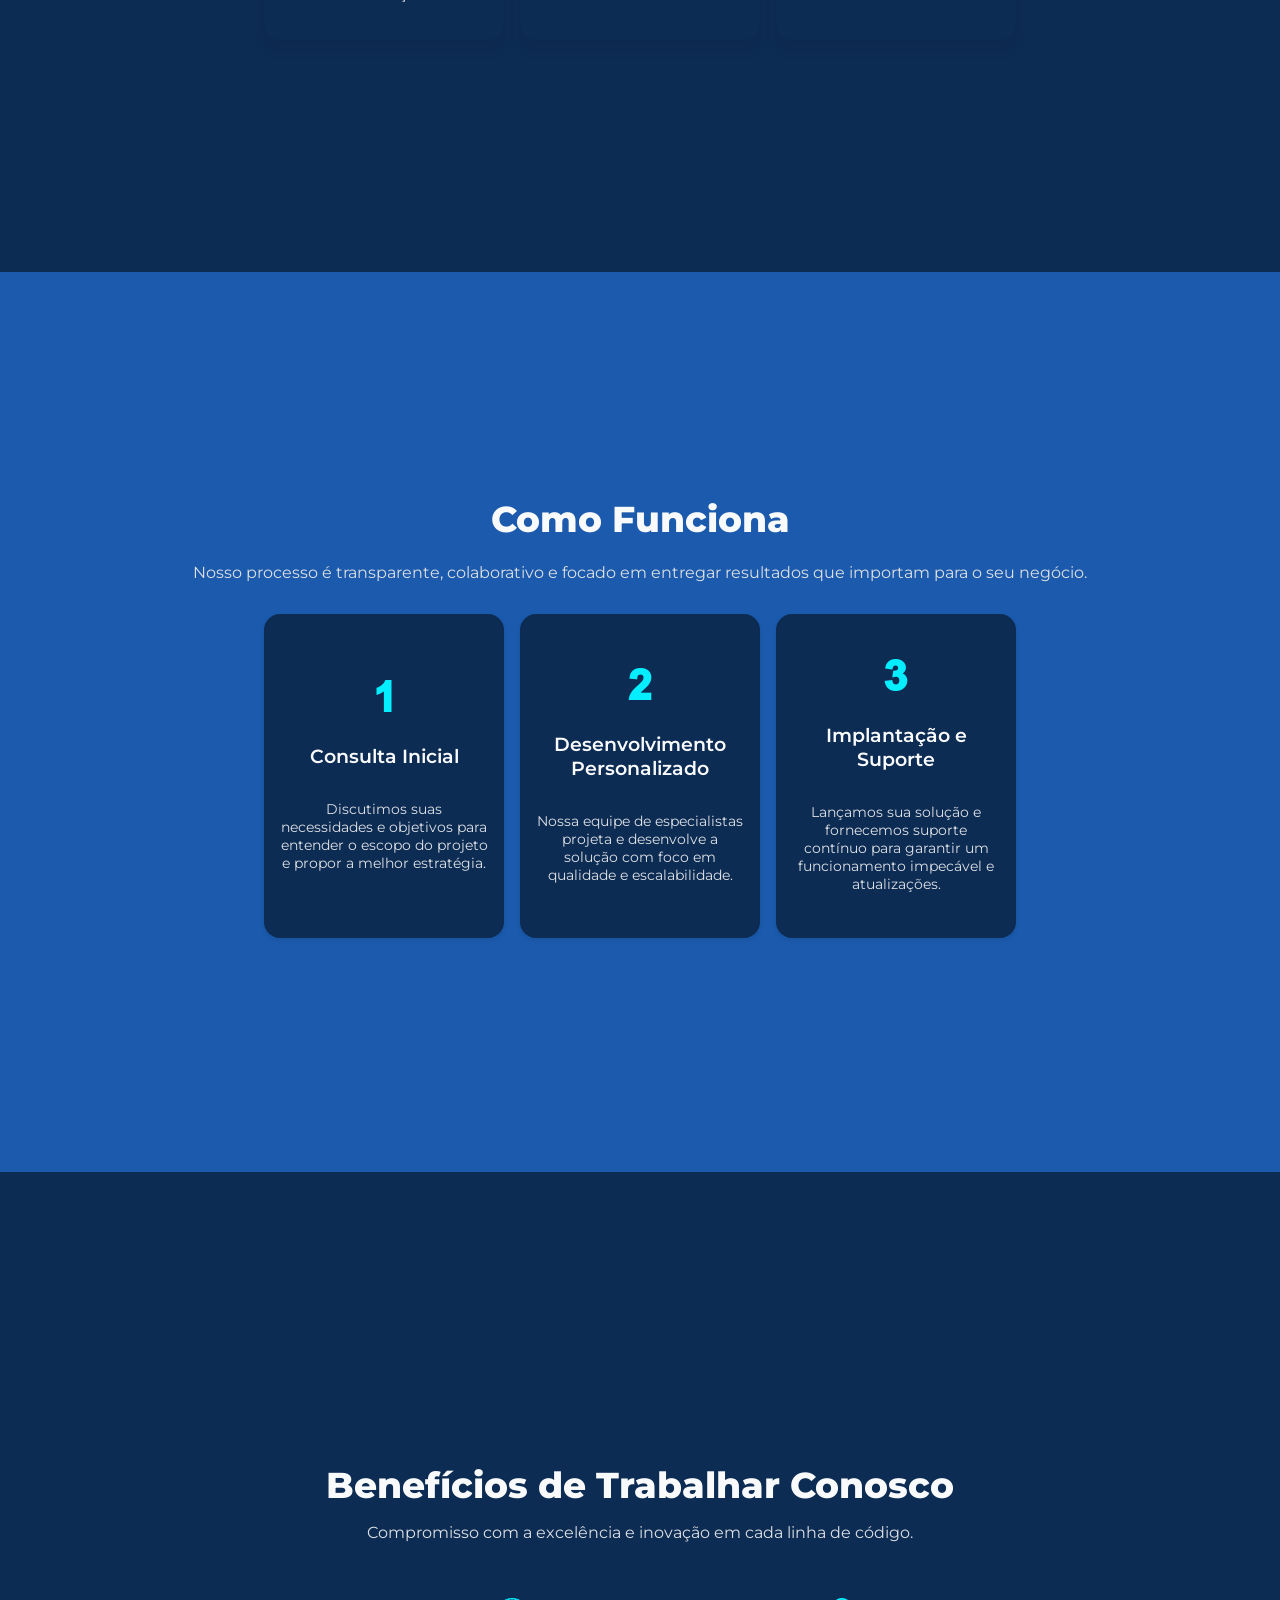
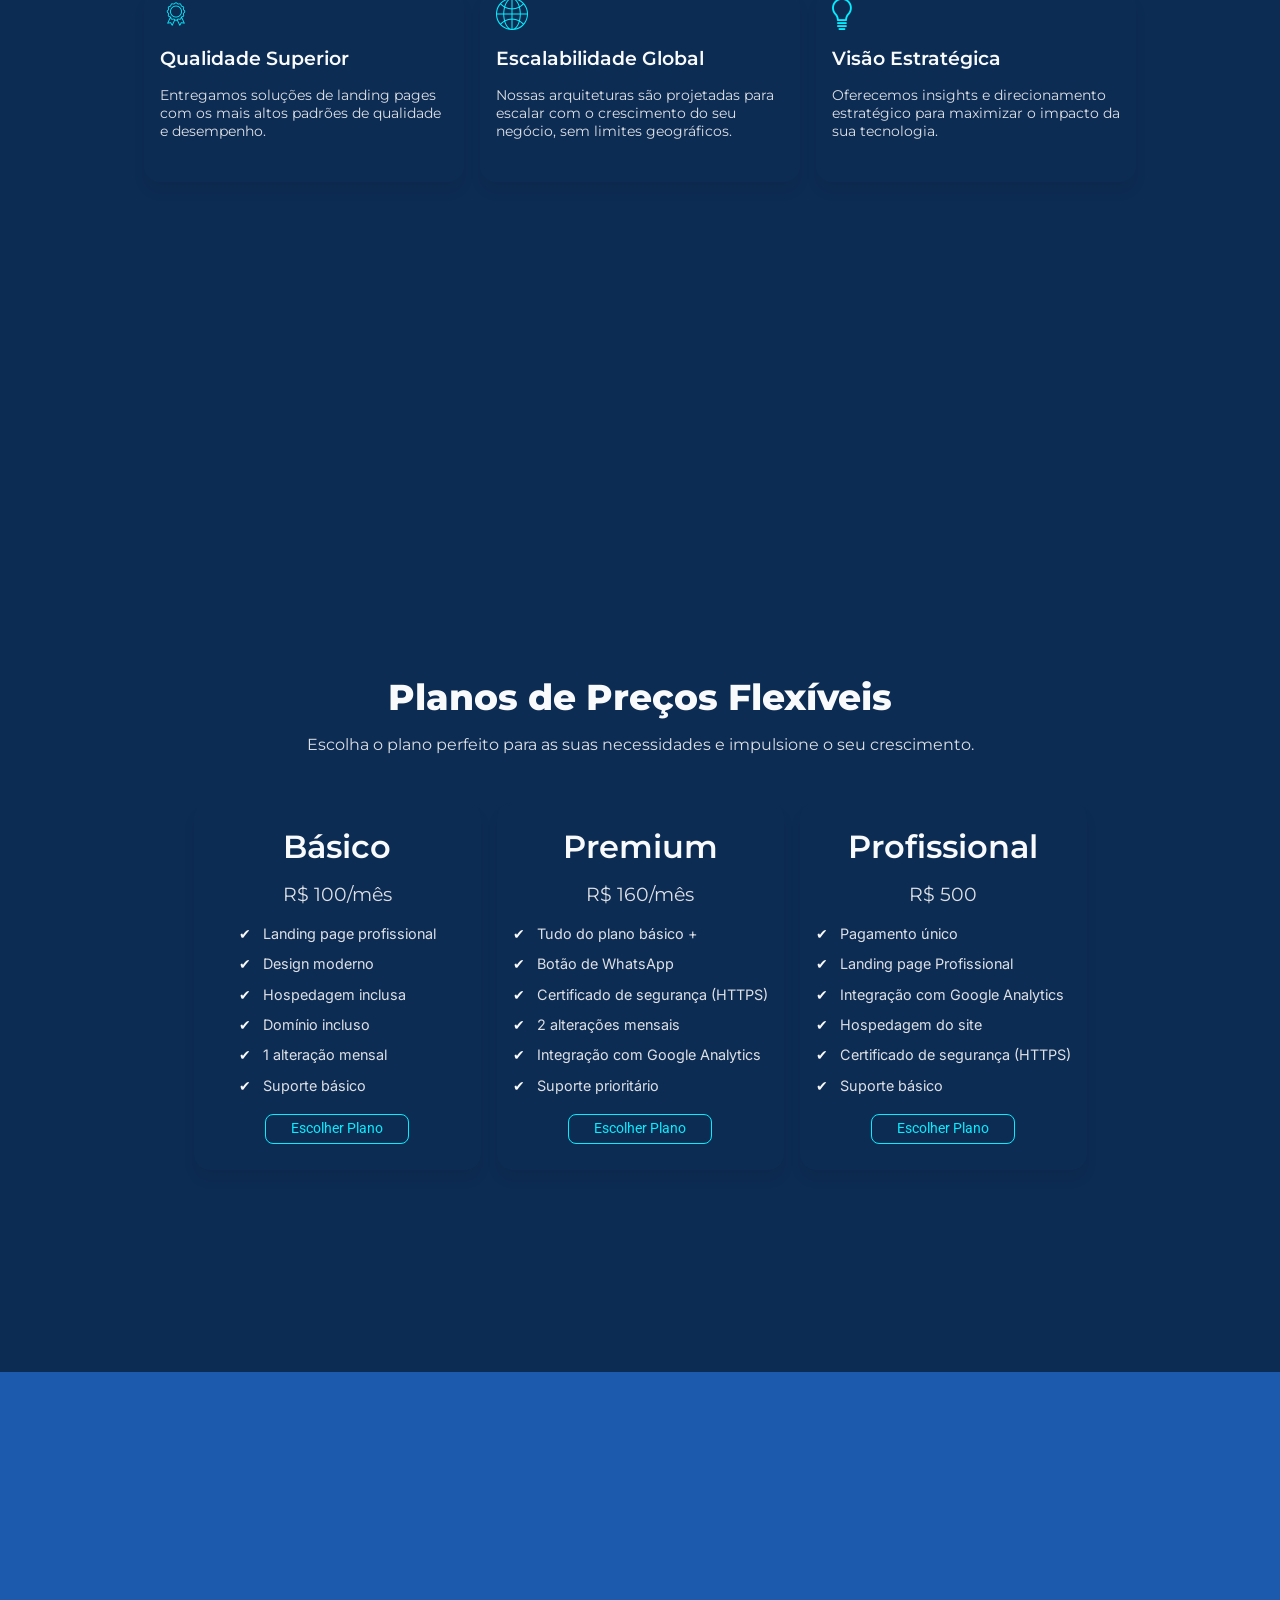
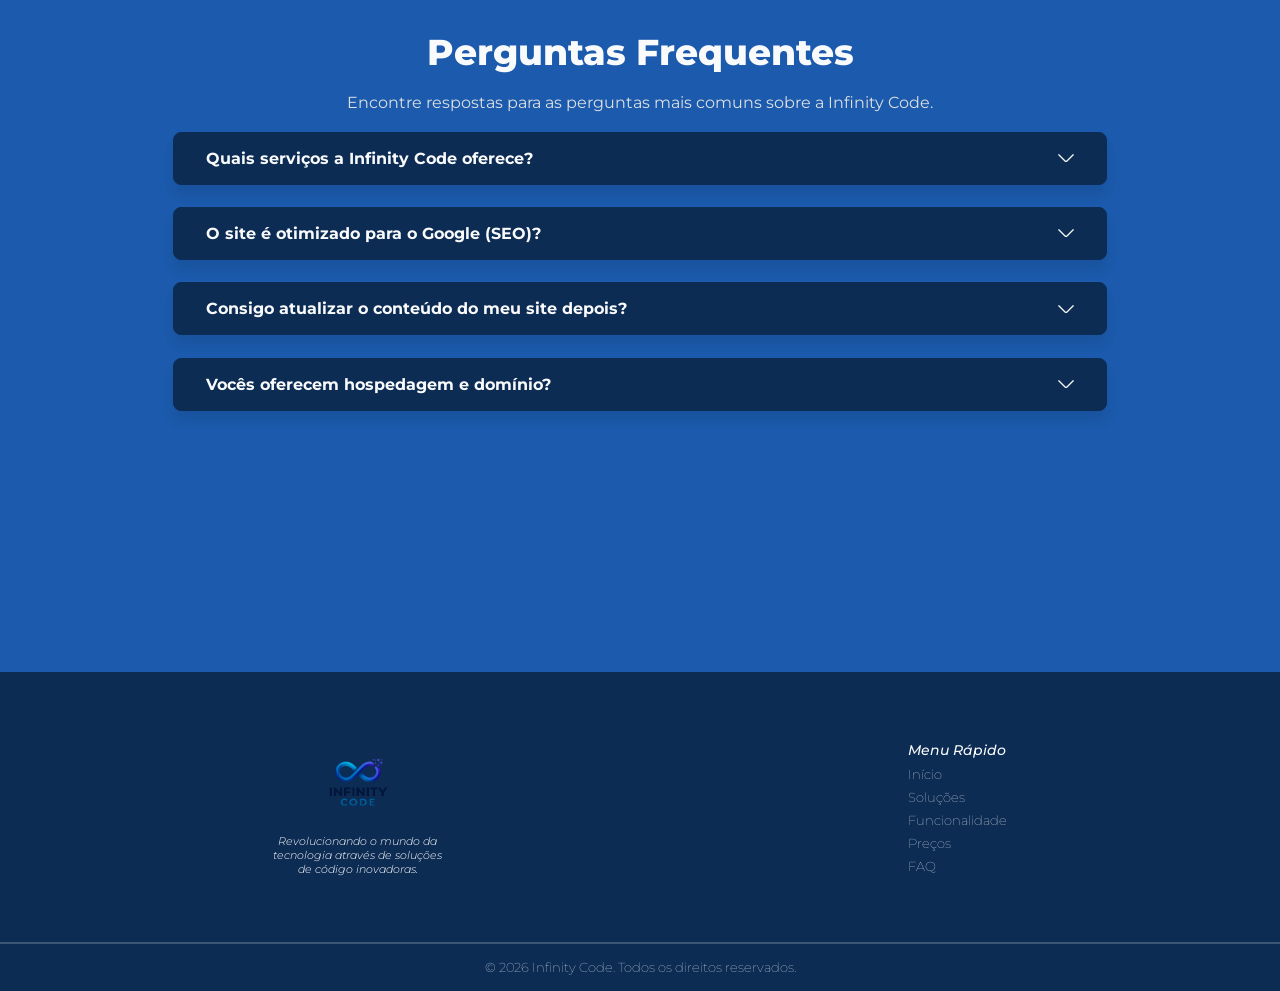
==== commit cd9e9092: "Google search" ====
--- a/index.html
+++ b/index.html
@@ -22,6 +22,11 @@
     <link rel="manifest" href="/site.webmanifest" />
     <meta charset="UTF-8" />
     <meta name="viewport" content="width=device-width, initial-scale=1.0" />
+    <!-- google Search -->
+    <meta
+      name="google-site-verification"
+      content="hyoULo0fTN97GfKBXM9plzEreg3_HdPNog0SpkpVwT8"
+    />
     <title>Infinity Code</title>
     <!-- link css -->
     <link rel="stylesheet" href="assets/css/style.css" />
--- a/assets/css/style.css
+++ b/assets/css/style.css
@@ -611,7 +611,7 @@
   justify-content: center;
   align-items: center;
   width: 100%;
-  max-width: 25rem;
+  max-width: 19rem;
   min-height: 23rem;
   background: #0d2c54ff;
   box-shadow:
@@ -620,7 +620,7 @@
   border-radius: 1rem;
   overflow: hidden;
   gap: 1rem;
-  padding: 0 1rem;
+  padding: 1rem;
 }
 
 .h2_Precos {
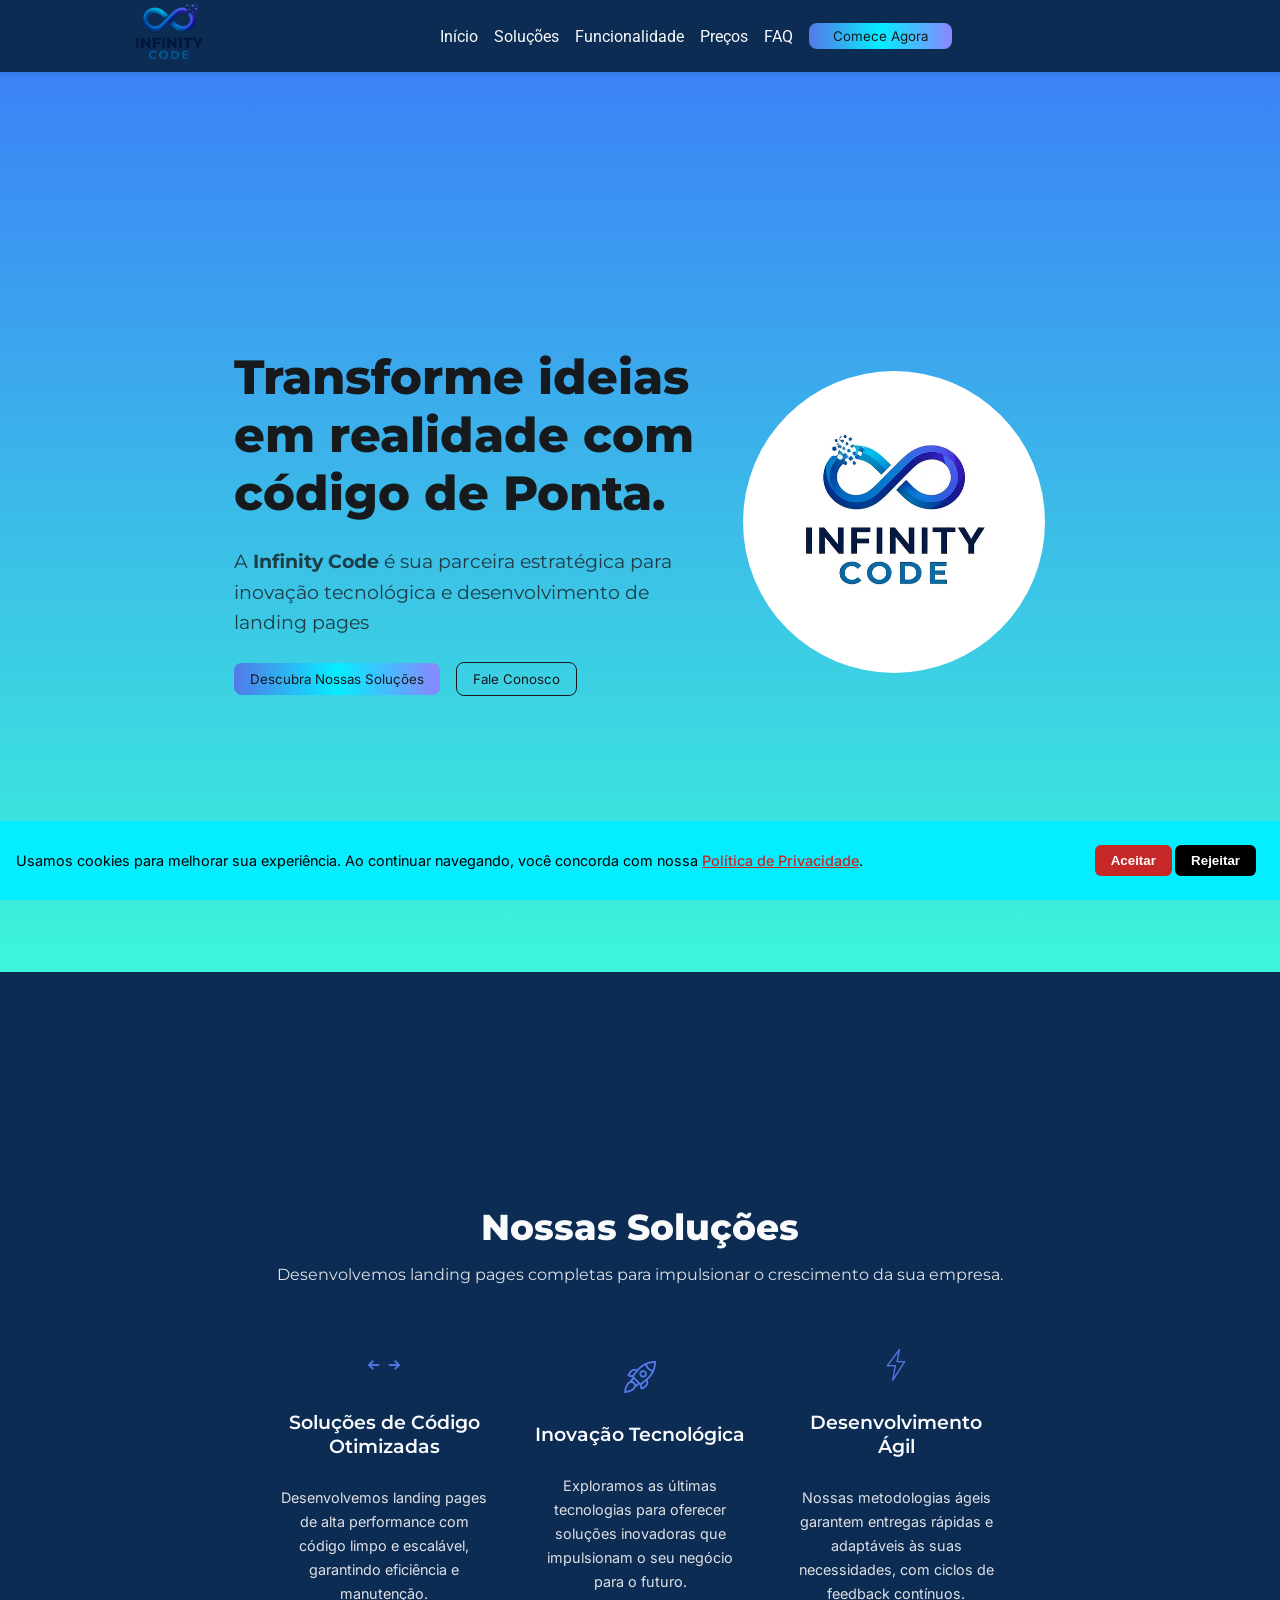
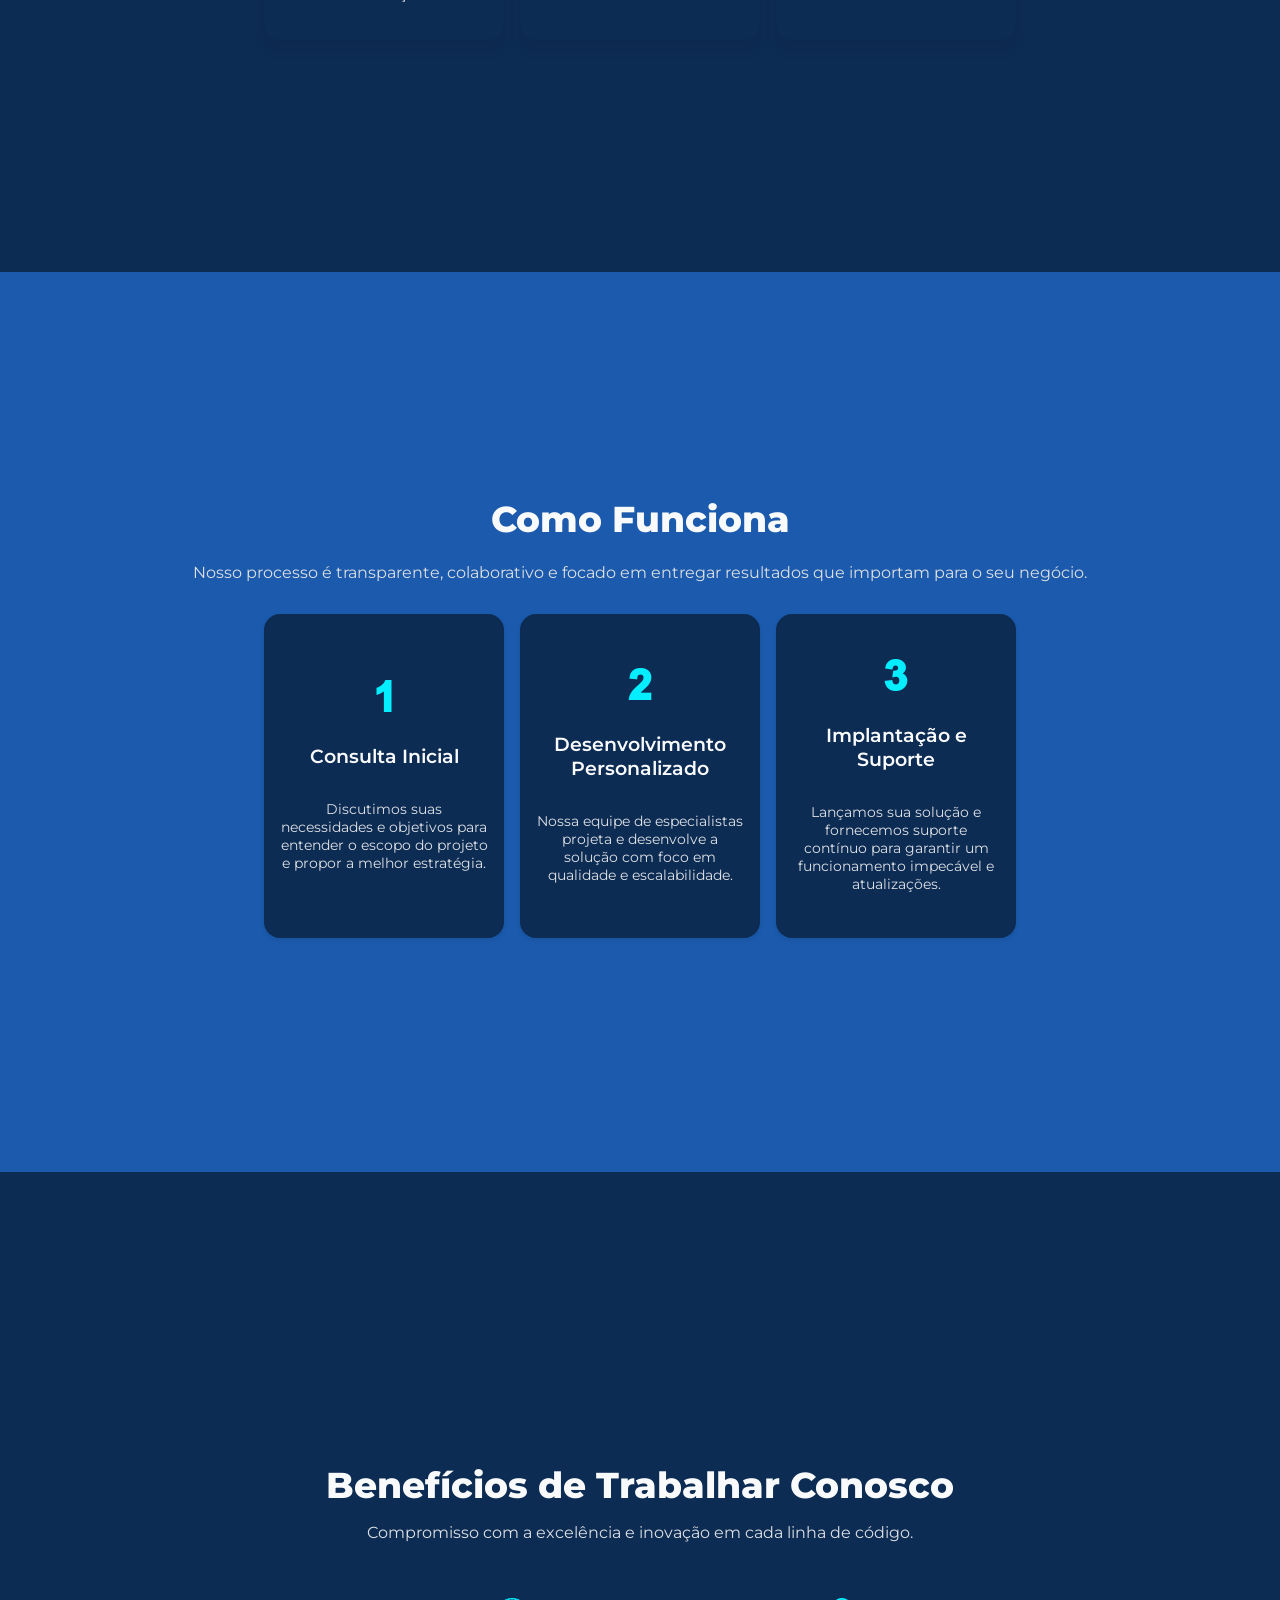
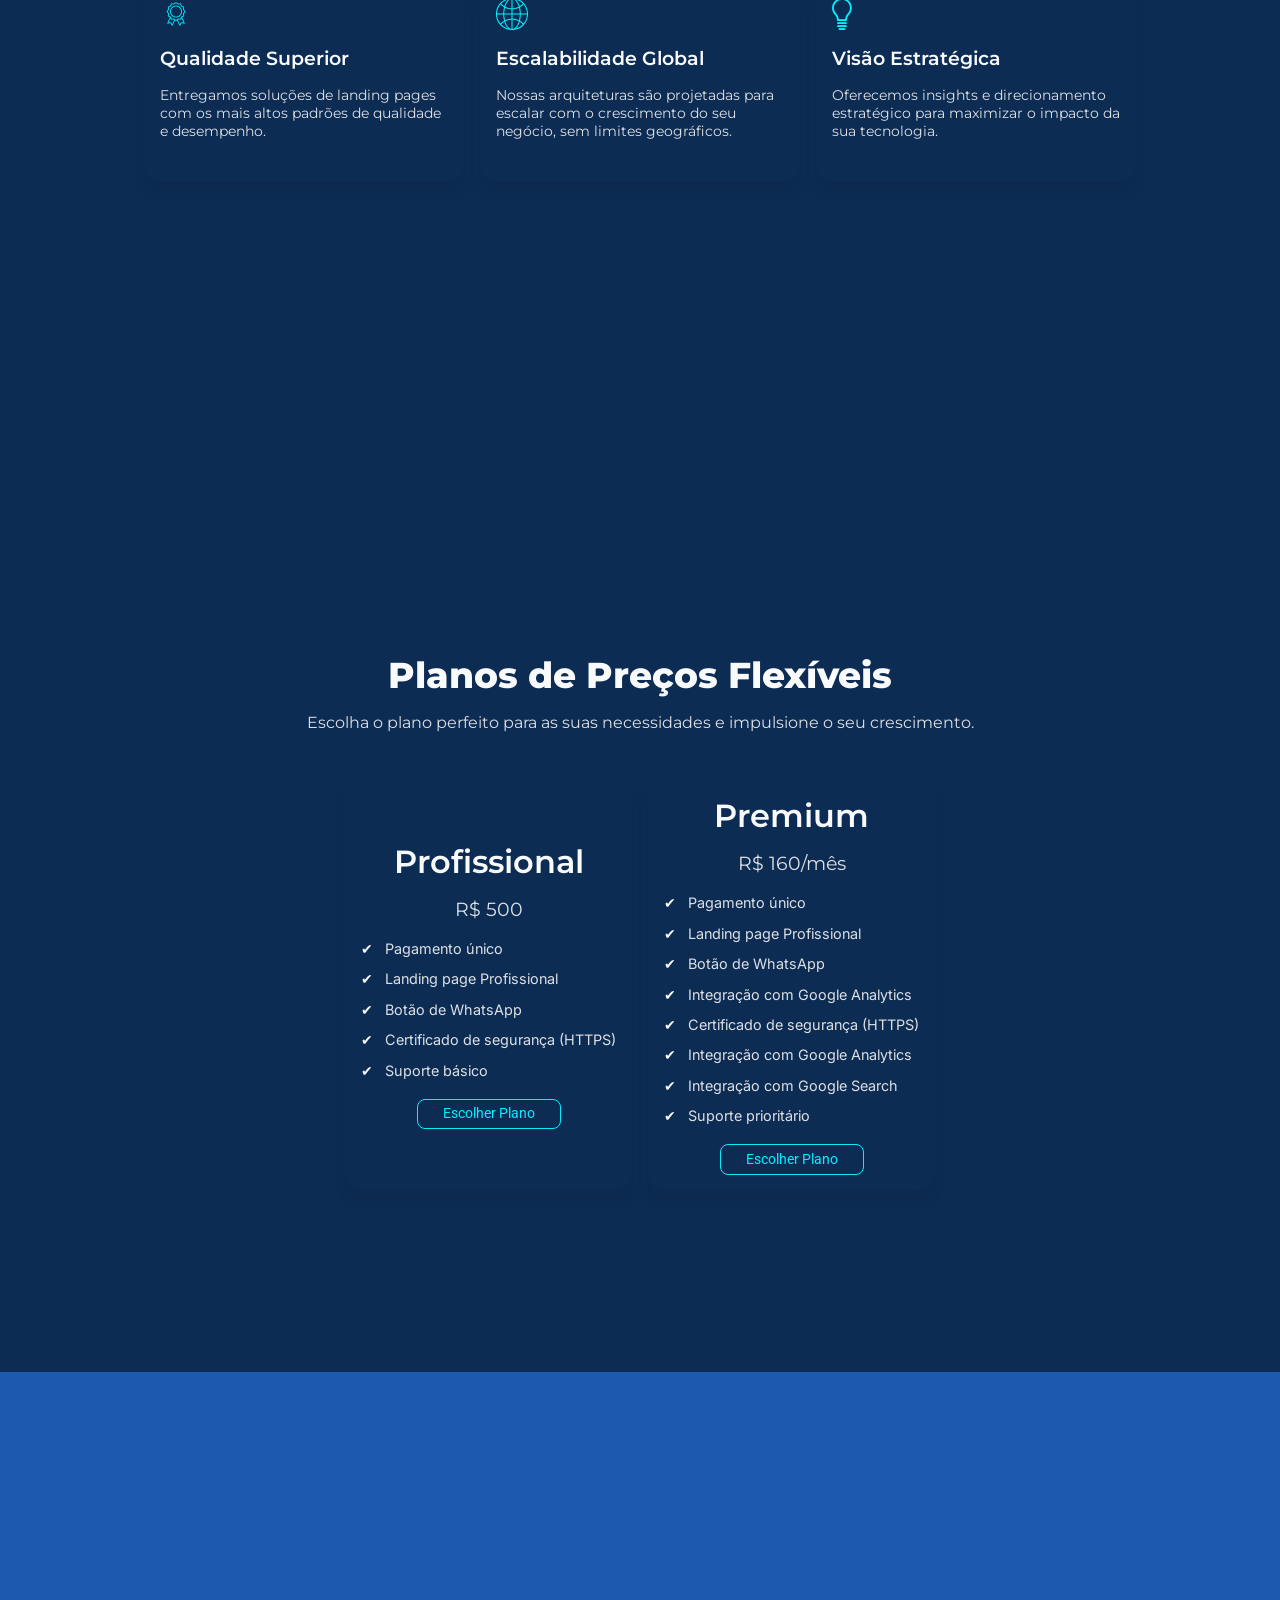
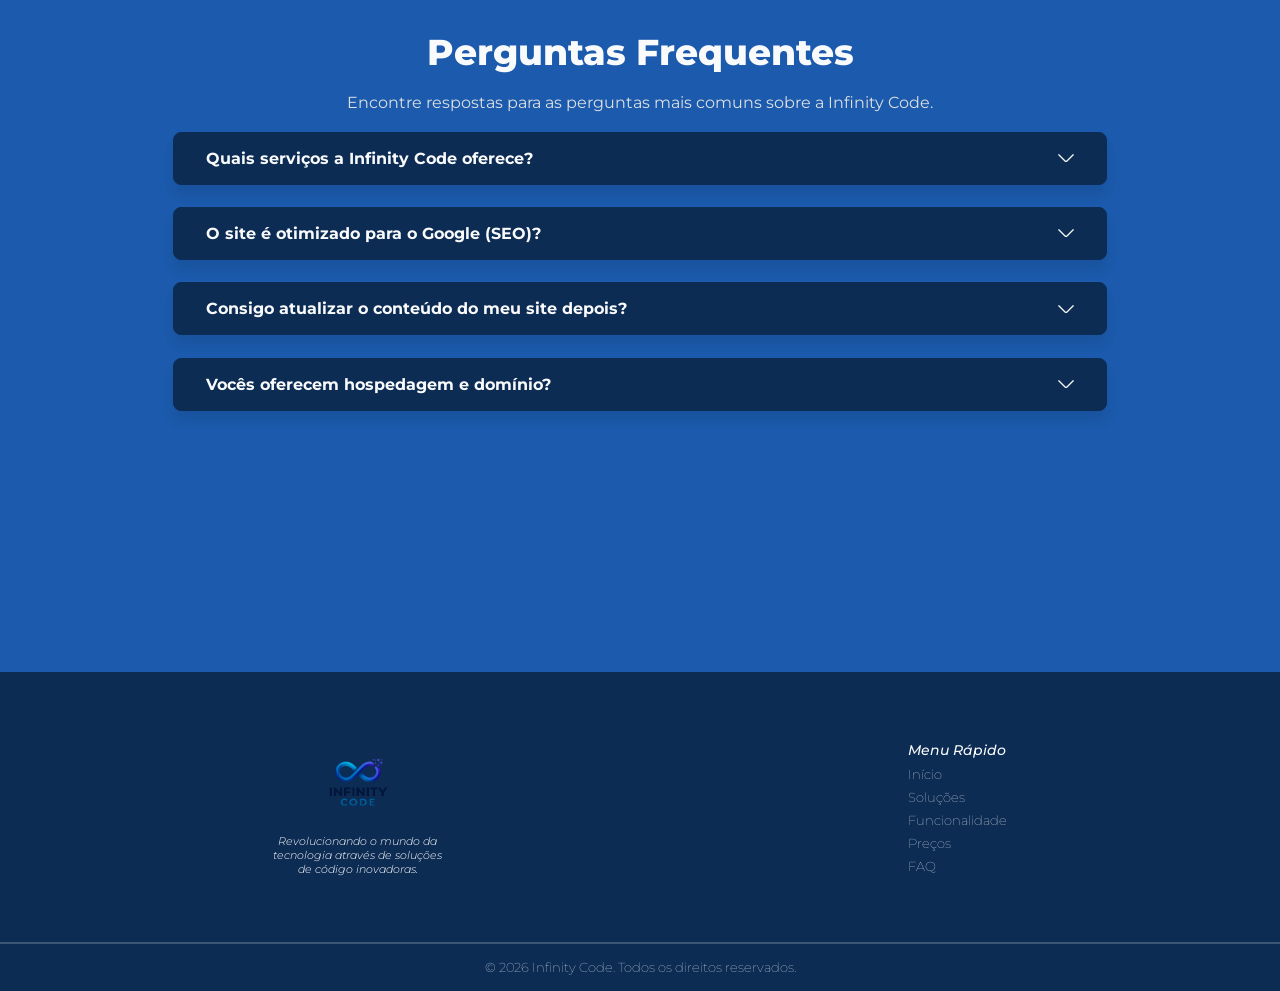
==== commit 3e67190b: "Alteração no grid preços" ====
--- a/index.html
+++ b/index.html
@@ -334,43 +334,6 @@
         </div>
         <!-- div -->
         <div class="grid_Precos">
-          <div class="Precos esquerda">
-            <h2 class="h2_Precos">Básico</h2>
-            <h3 class="h3_Precos">R$ 100/mês</h3>
-            <ul class="lista">
-              <li>Landing page profissional</li>
-              <li>Design moderno</li>
-              <li>Hospedagem inclusa</li>
-              <li>Domínio incluso</li>
-              <li>1 alteração mensal</li>
-              <li>Suporte básico</li>
-            </ul>
-            <a
-              href="https://wa.me/5562984639822?text=Oi%20quero%20conhecer%20mais%20sobre%20o%20plano%20b%C3%A1sico"
-              target="_blank"
-            >
-              <button class="bt_Precos">Escolher Plano</button>
-            </a>
-          </div>
-          <!-- div -->
-          <div class="Precos baixo">
-            <h2 class="h2_Precos">Premium</h2>
-            <h3 class="h3_Precos">R$ 160/mês</h3>
-            <ul class="lista">
-              <li>Tudo do plano básico +</li>
-              <li>Botão de WhatsApp</li>
-              <li>Certificado de segurança (HTTPS)</li>
-              <li>2 alterações mensais</li>
-              <li>Integração com Google Analytics</li>
-              <li>Suporte prioritário</li>
-            </ul>
-            <a
-              href="https://wa.me/5562984639822?text=Oi%20quero%20conhecer%20mais%20sobre%20o%20plano%20premium"
-              target="_blank"
-            >
-              <button class="bt_Precos">Escolher Plano</button>
-            </a>
-          </div>
           <!-- div -->
           <div class="Precos direita ultimo">
             <h2 class="h2_Precos">Profissional</h2>
@@ -378,8 +341,7 @@
             <ul class="lista">
               <li>Pagamento único</li>
               <li>Landing page Profissional</li>
-              <li>Integração com Google Analytics</li>
-              <li>Hospedagem do site</li>
+              <li>Botão de WhatsApp</li>
               <li>Certificado de segurança (HTTPS)</li>
               <li>Suporte básico</li>
             </ul>
@@ -391,6 +353,26 @@
             </a>
           </div>
           <!-- div -->
+          <div class="Precos baixo">
+            <h2 class="h2_Precos">Premium</h2>
+            <h3 class="h3_Precos">R$ 160/mês</h3>
+            <ul class="lista">
+              <li>Pagamento único</li>
+              <li>Landing page Profissional</li>
+              <li>Botão de WhatsApp</li>
+              <li>Integração com Google Analytics</li>
+              <li>Certificado de segurança (HTTPS)</li>
+              <li>Integração com Google Analytics</li>
+              <li>Integração com Google Search</li>
+              <li>Suporte prioritário</li>
+            </ul>
+            <a
+              href="https://wa.me/5562984639822?text=Oi%20quero%20conhecer%20mais%20sobre%20o%20plano%20premium"
+              target="_blank"
+            >
+              <button class="bt_Precos">Escolher Plano</button>
+            </a>
+          </div>
         </div>
       </div>
     </section>
--- a/assets/css/style.css
+++ b/assets/css/style.css
@@ -600,7 +600,7 @@
 
 .grid_Precos {
   display: grid;
-  grid-template-columns: repeat(3, 1fr);
+  grid-template-columns: repeat(2, 1fr);
   gap: 1rem;
   padding: 0 1rem;
 }
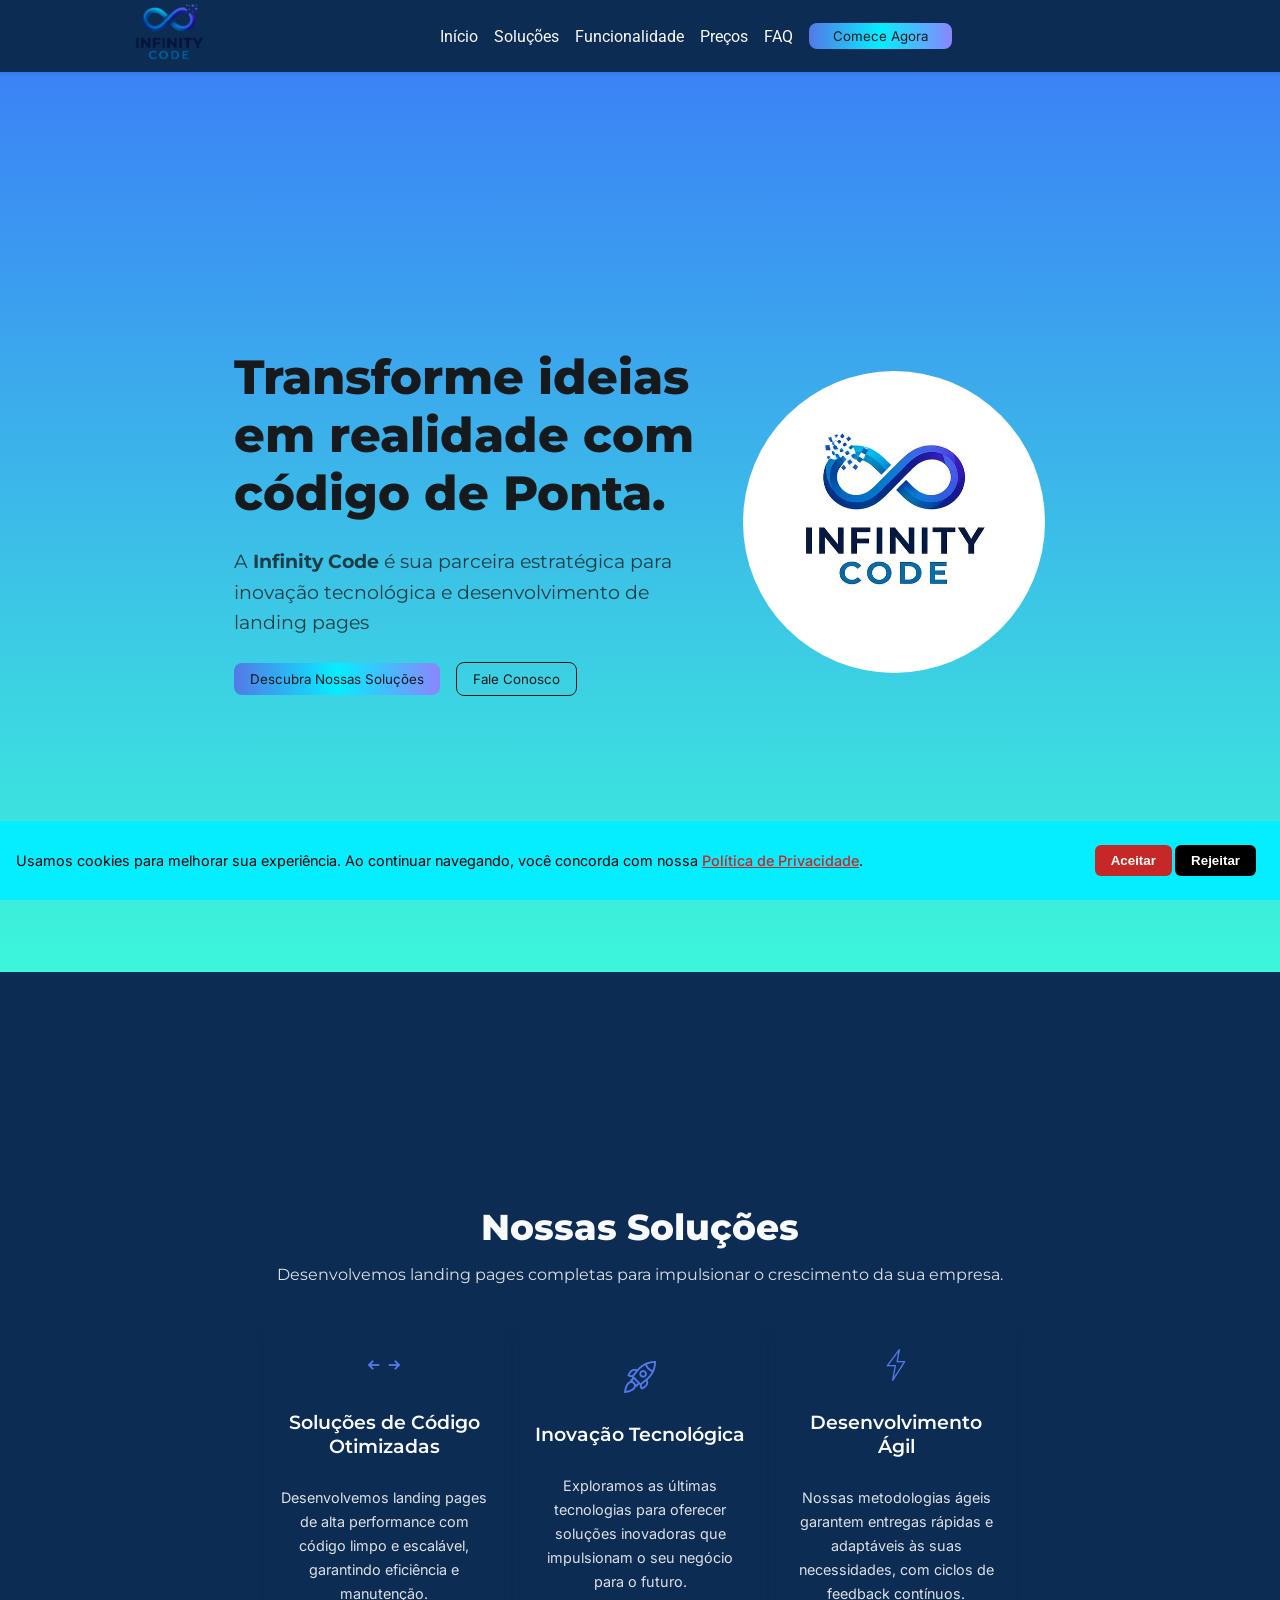
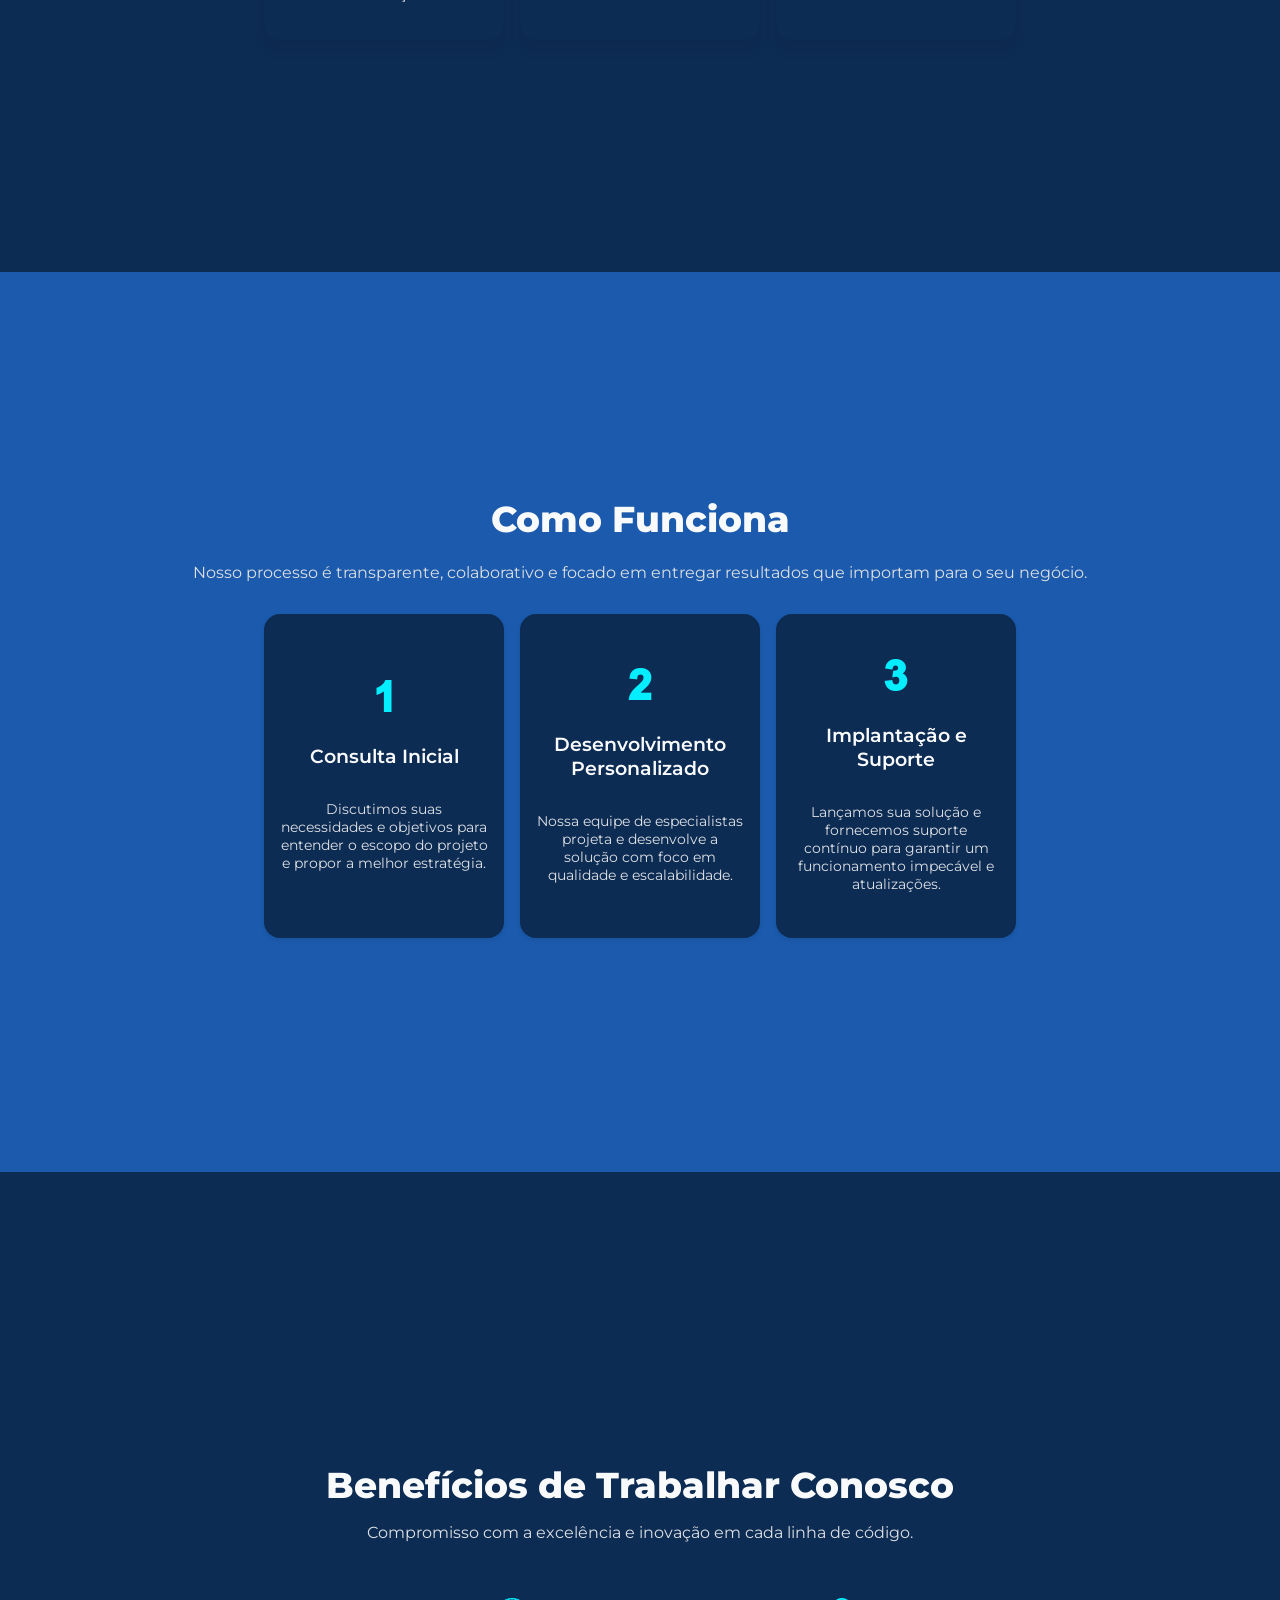
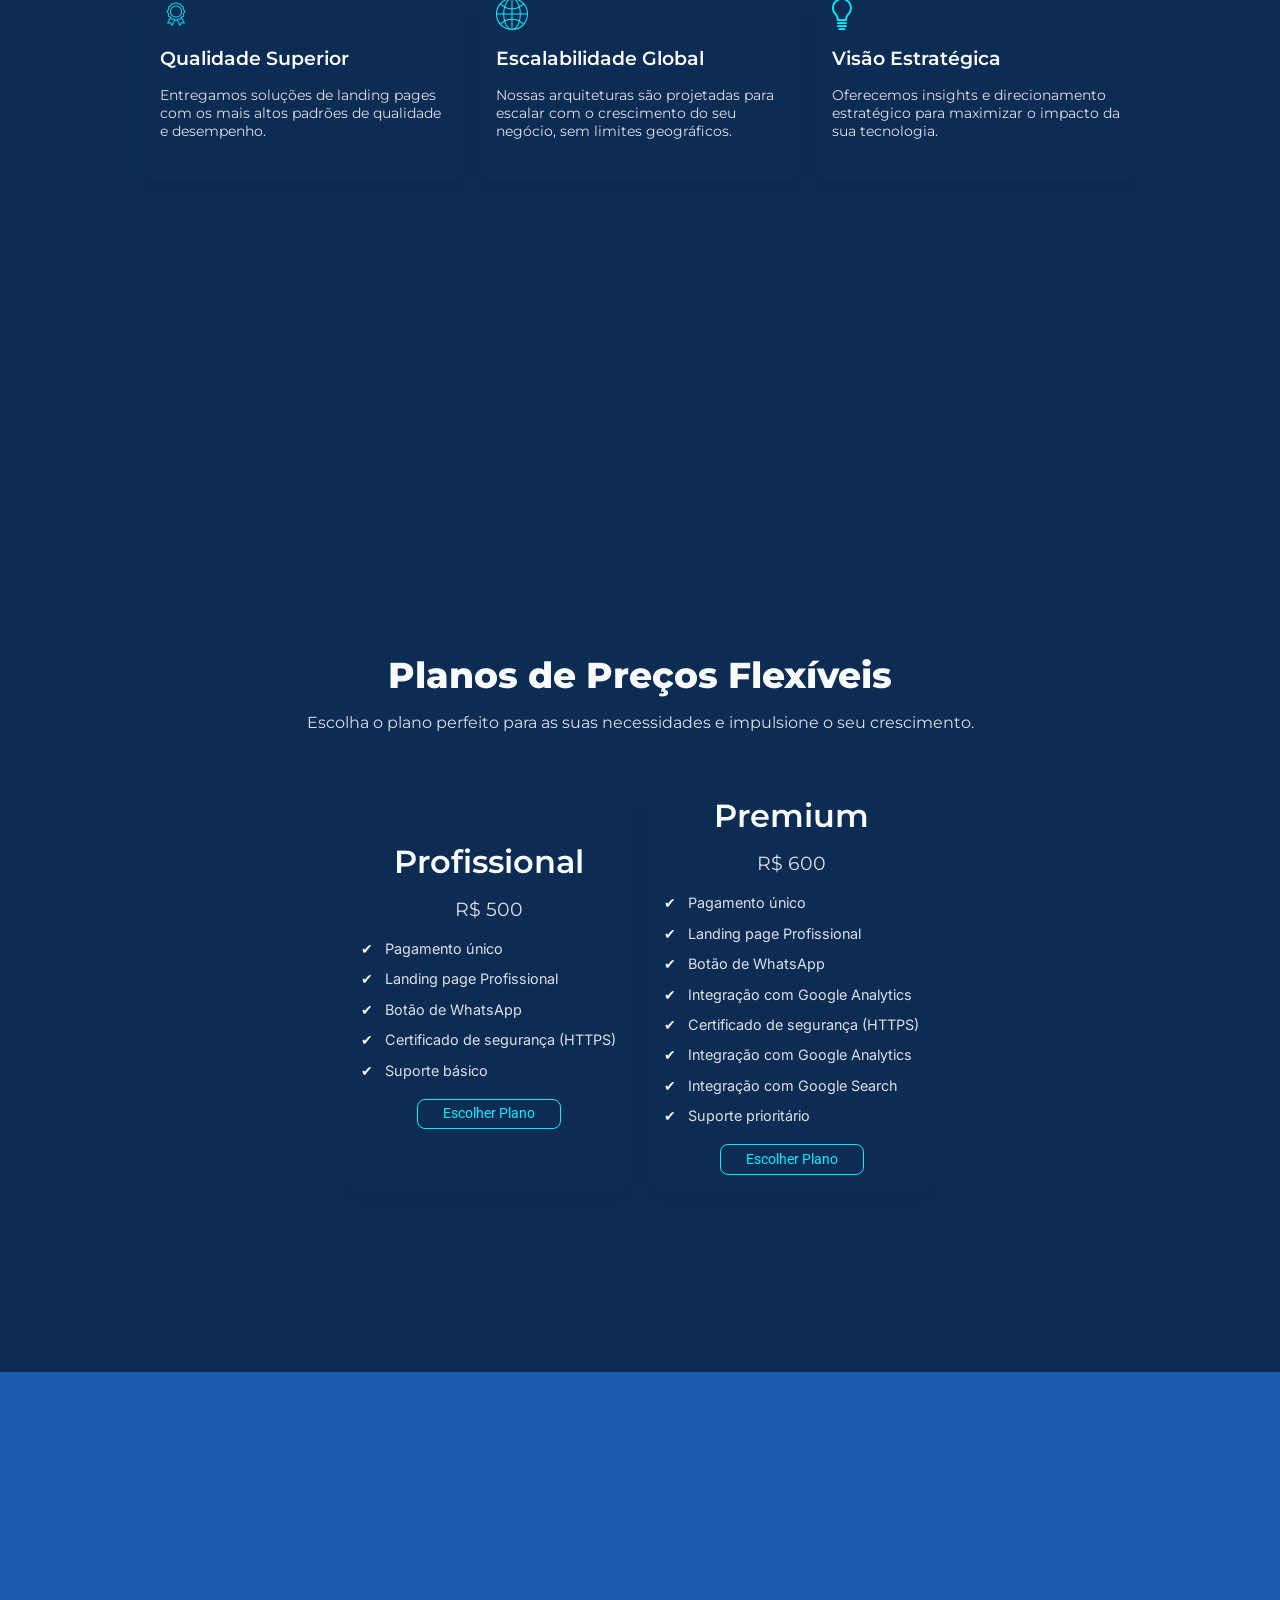
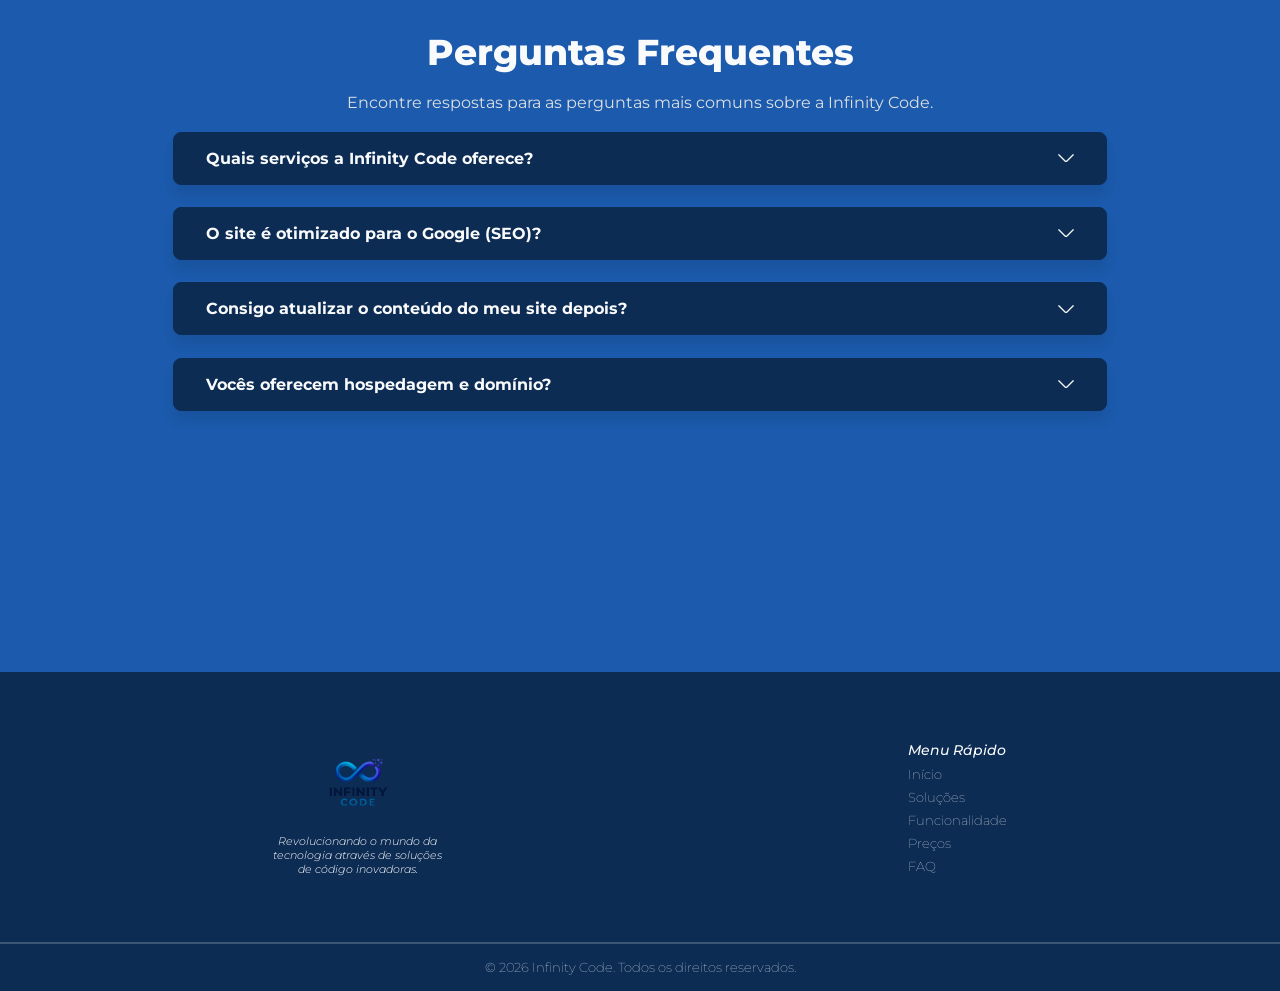
==== commit 54c9422a: "Atualização no preços grid" ====
--- a/index.html
+++ b/index.html
@@ -355,7 +355,7 @@
           <!-- div -->
           <div class="Precos baixo">
             <h2 class="h2_Precos">Premium</h2>
-            <h3 class="h3_Precos">R$ 160/mês</h3>
+            <h3 class="h3_Precos">R$ 600</h3>
             <ul class="lista">
               <li>Pagamento único</li>
               <li>Landing page Profissional</li>
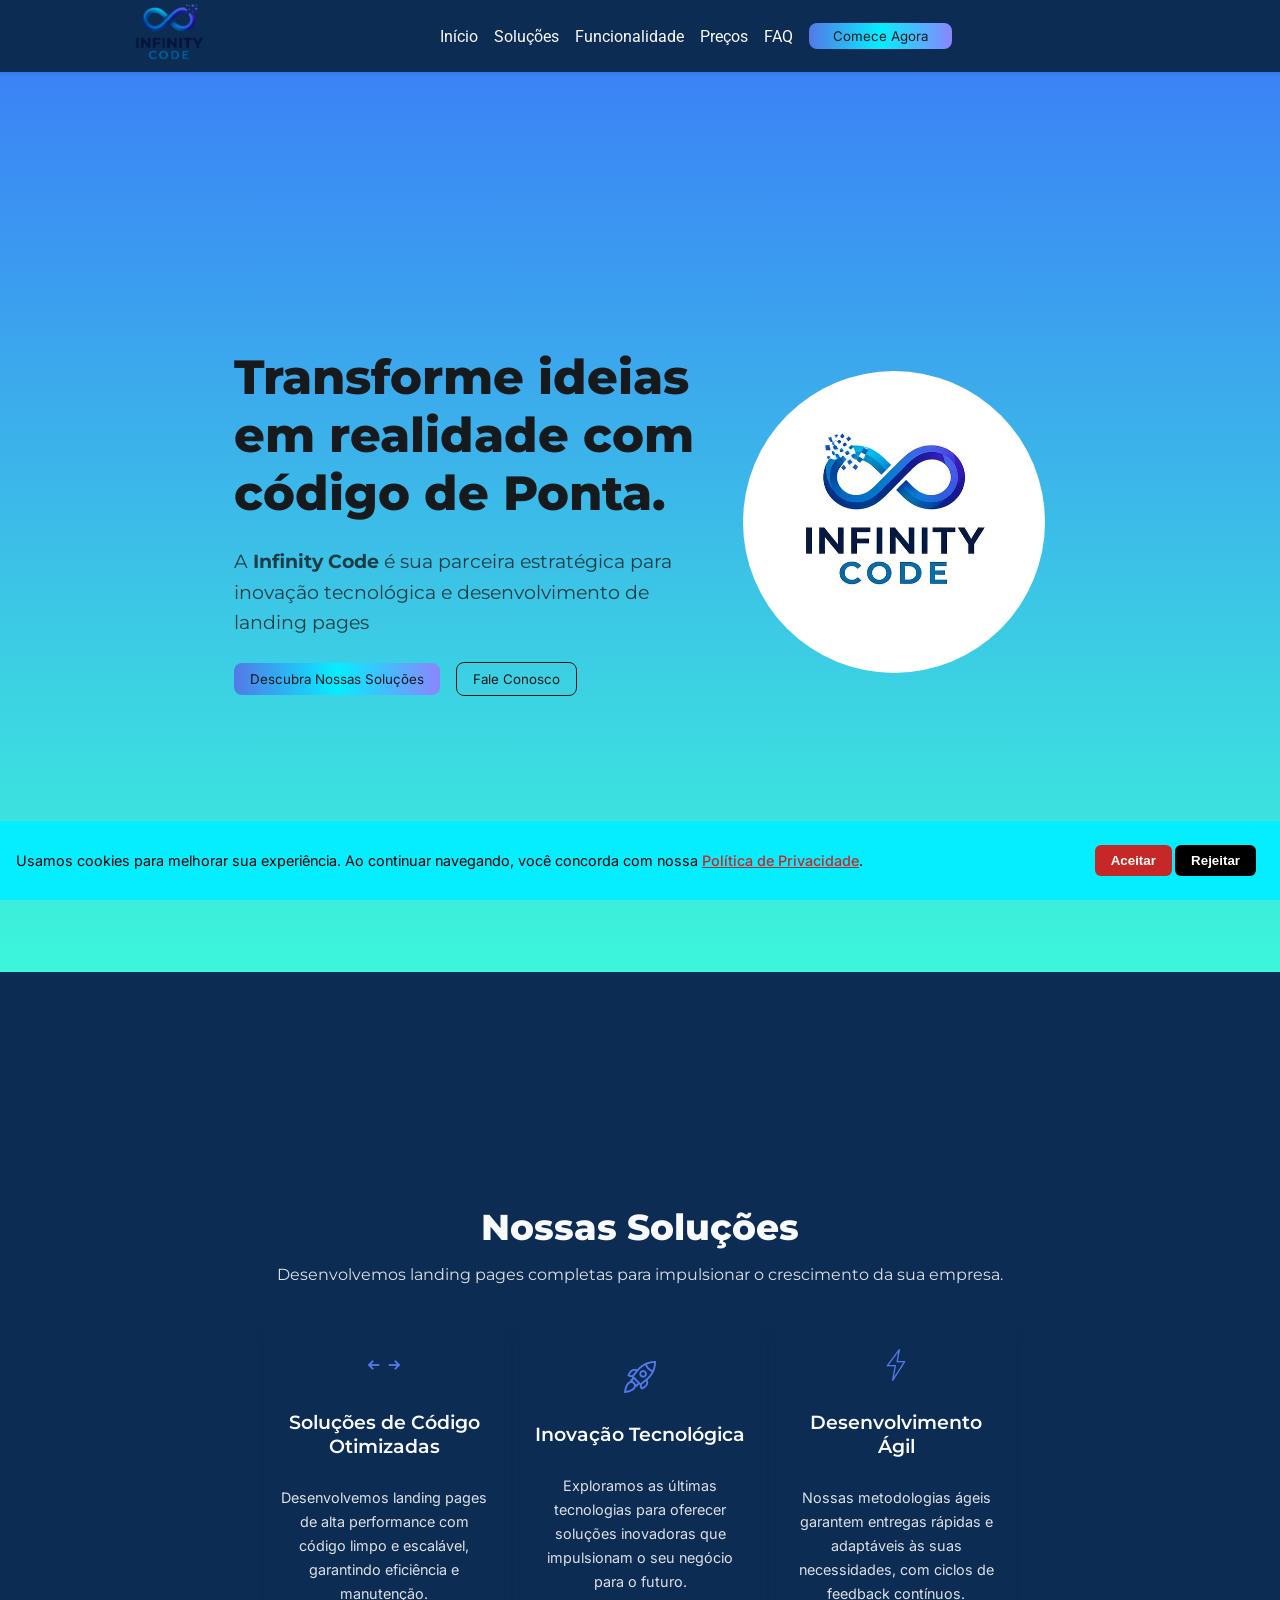
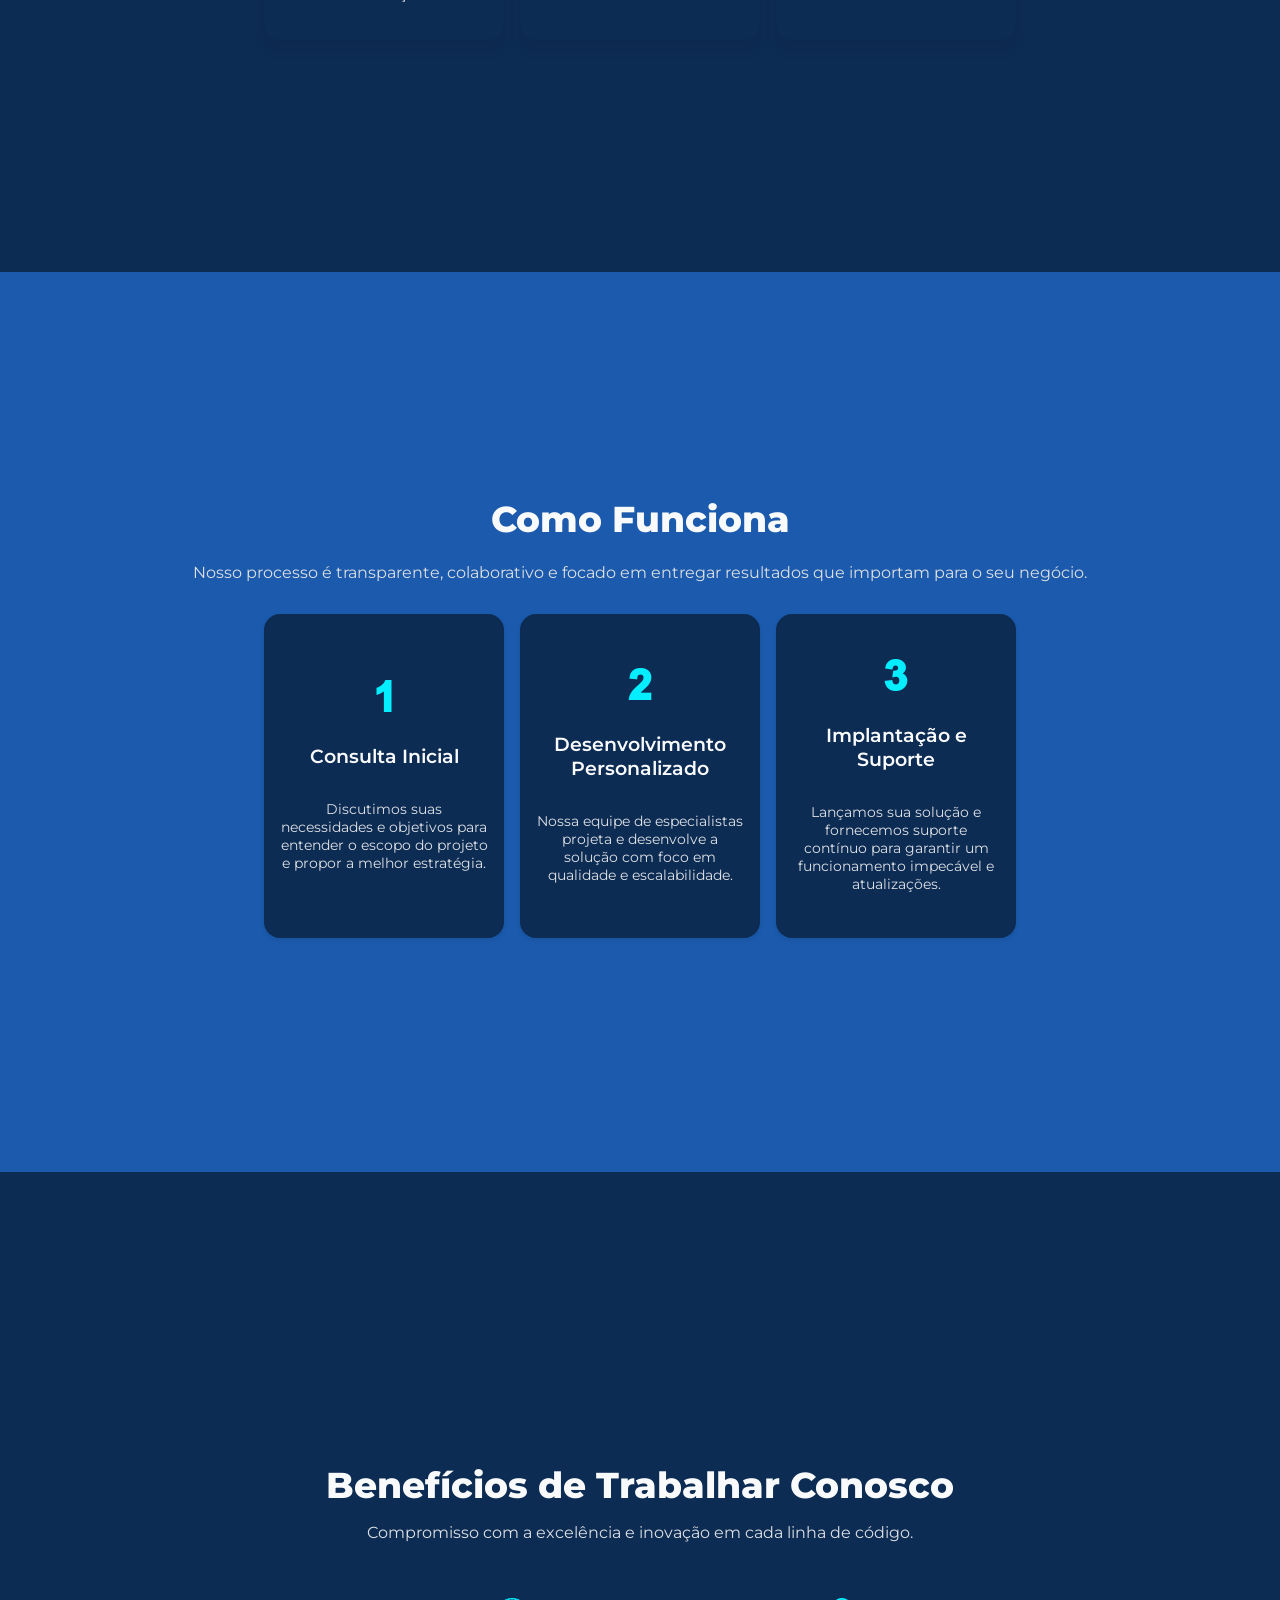
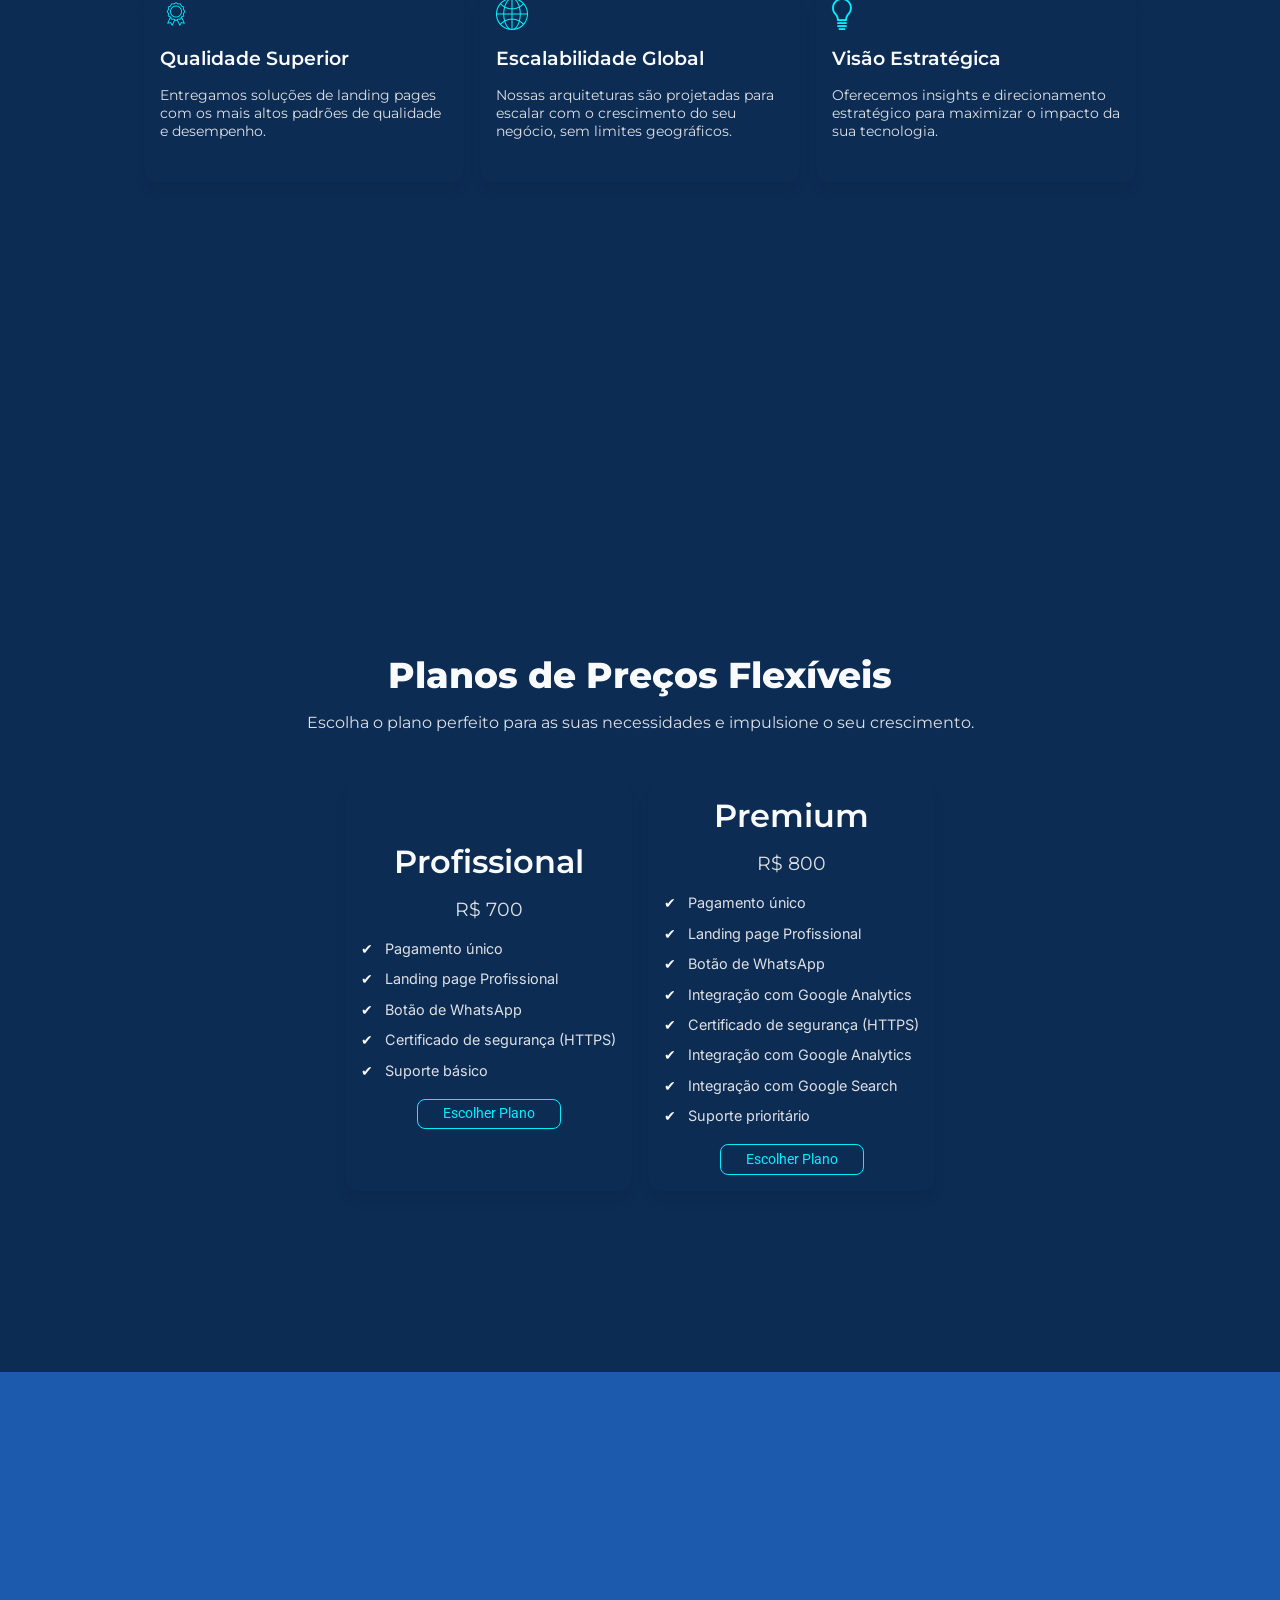
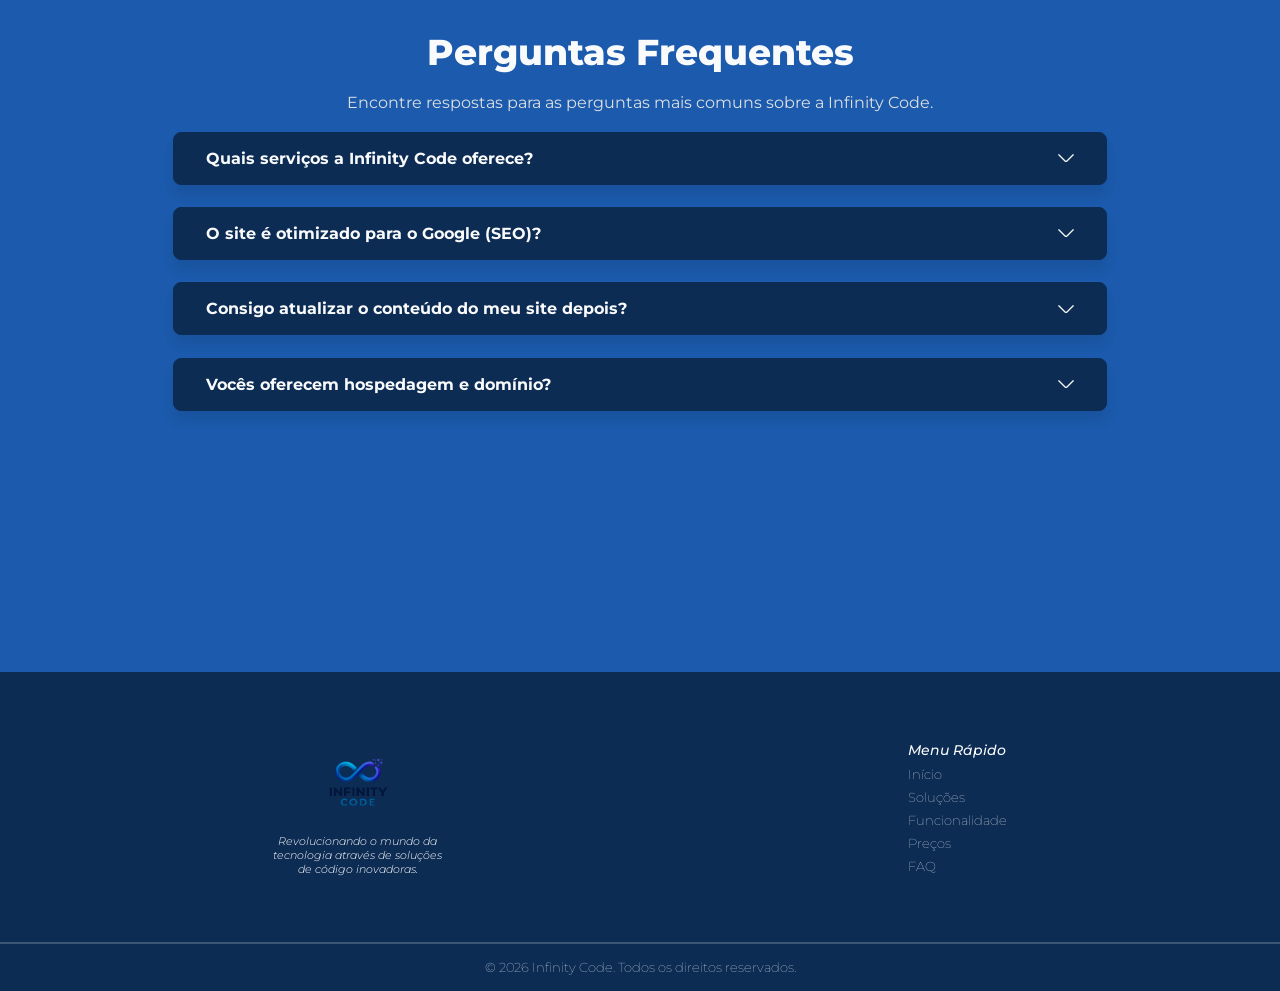
==== commit 15136f18: "Atualização do números" ====
--- a/index.html
+++ b/index.html
@@ -67,7 +67,7 @@
         <a href="#section_Precos">Preços</a>
         <a href="#section_Faq">FAQ</a>
         <a
-          href="https://wa.me/5562984639822?text=Oi%20quero%20conhecer%20mais%20sobre%20infinity%20code"
+          href="https://wa.me/5562991590299?text=Oi%20quero%20conhecer%20mais%20sobre%20infinity%20code"
           target="_blank"
         >
           <button class="bt_Nav">Comece Agora</button>
@@ -90,7 +90,7 @@
           <a class="a" href="#section_Precos">Preços</a>
           <a class="a" href="#section_Faq">FAQ</a>
           <a
-            href="https://wa.me/5562984639822?text=Oi%20quero%20conhecer%20mais%20sobre%20infinity%20code"
+            href="https://wa.me/5562991590299?text=Oi%20quero%20conhecer%20mais%20sobre%20infinity%20code"
             target="_blank"
           >
             <button class="bt_Nav_mobile">Comece Agora</button>
@@ -117,13 +117,13 @@
 
           <div class="button_div_one baixo">
             <a
-              href="https://wa.me/5562984639822?text=Oi%20quero%20conhecer%20mais%20sobre%20infinity%20code"
+              href="https://wa.me/5562991590299?text=Oi%20quero%20conhecer%20mais%20sobre%20infinity%20code"
               target="_blank"
             >
               <button class="bt-one">Descubra Nossas Soluções</button>
             </a>
             <a
-              href="https://wa.me/5562984639822?text=Oi%20quero%20conhecer%20mais%20sobre%20infinity%20code"
+              href="https://wa.me/5562991590299?text=Oi%20quero%20conhecer%20mais%20sobre%20infinity%20code"
               target="_blank"
             >
               <button class="bt-two">Fale Conosco</button>
@@ -337,7 +337,7 @@
           <!-- div -->
           <div class="Precos direita ultimo">
             <h2 class="h2_Precos">Profissional</h2>
-            <h3 class="h3_Precos">R$ 500</h3>
+            <h3 class="h3_Precos">R$ 700</h3>
             <ul class="lista">
               <li>Pagamento único</li>
               <li>Landing page Profissional</li>
@@ -346,7 +346,7 @@
               <li>Suporte básico</li>
             </ul>
             <a
-              href="https://wa.me/5562984639822?text=Oi%20quero%20conhecer%20mais%20sobre%20o%20plano%20profissional"
+              href="https://wa.me/5562991590299?text=Oi%20quero%20conhecer%20mais%20sobre%20o%20plano%20profissional"
               target="_blank"
             >
               <button class="bt_Precos">Escolher Plano</button>
@@ -355,7 +355,7 @@
           <!-- div -->
           <div class="Precos baixo">
             <h2 class="h2_Precos">Premium</h2>
-            <h3 class="h3_Precos">R$ 600</h3>
+            <h3 class="h3_Precos">R$ 800</h3>
             <ul class="lista">
               <li>Pagamento único</li>
               <li>Landing page Profissional</li>
@@ -367,7 +367,7 @@
               <li>Suporte prioritário</li>
             </ul>
             <a
-              href="https://wa.me/5562984639822?text=Oi%20quero%20conhecer%20mais%20sobre%20o%20plano%20premium"
+              href="https://wa.me/5562991590299?text=Oi%20quero%20conhecer%20mais%20sobre%20o%20plano%20premium"
               target="_blank"
             >
               <button class="bt_Precos">Escolher Plano</button>
